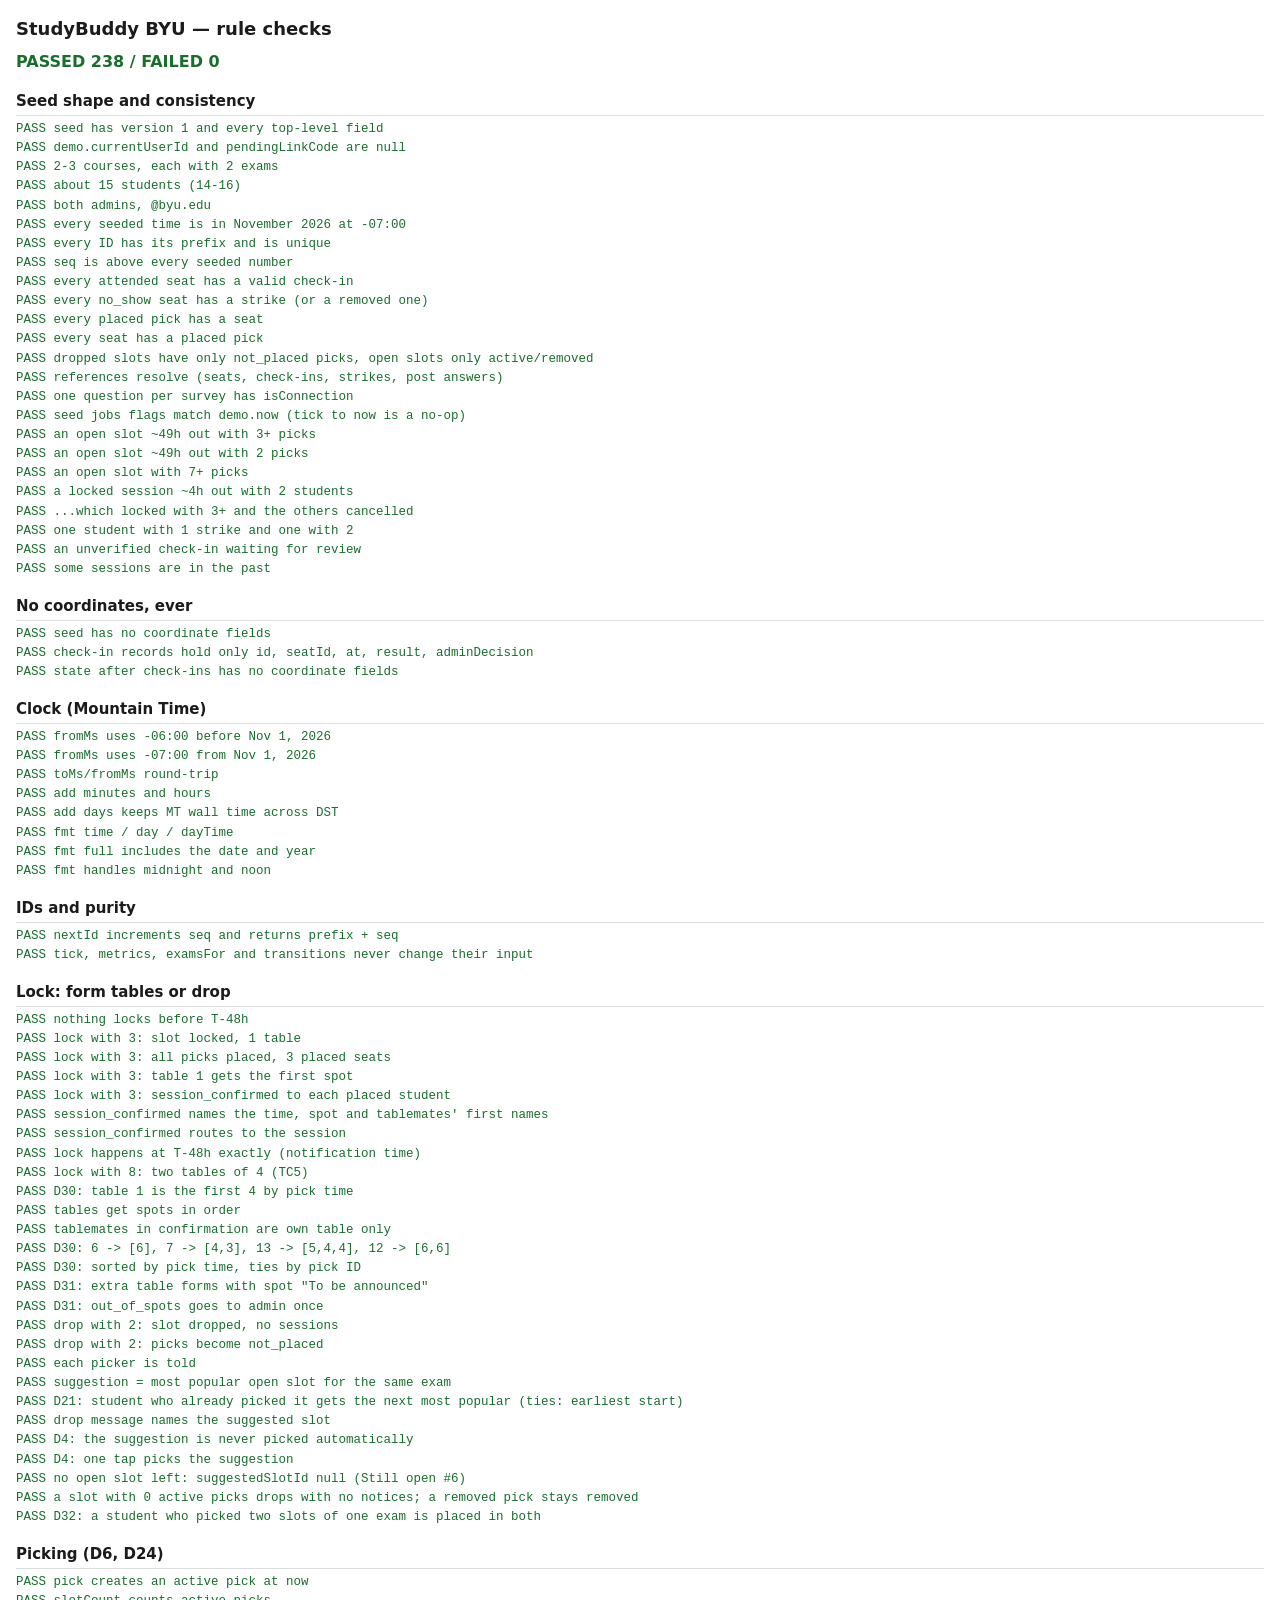
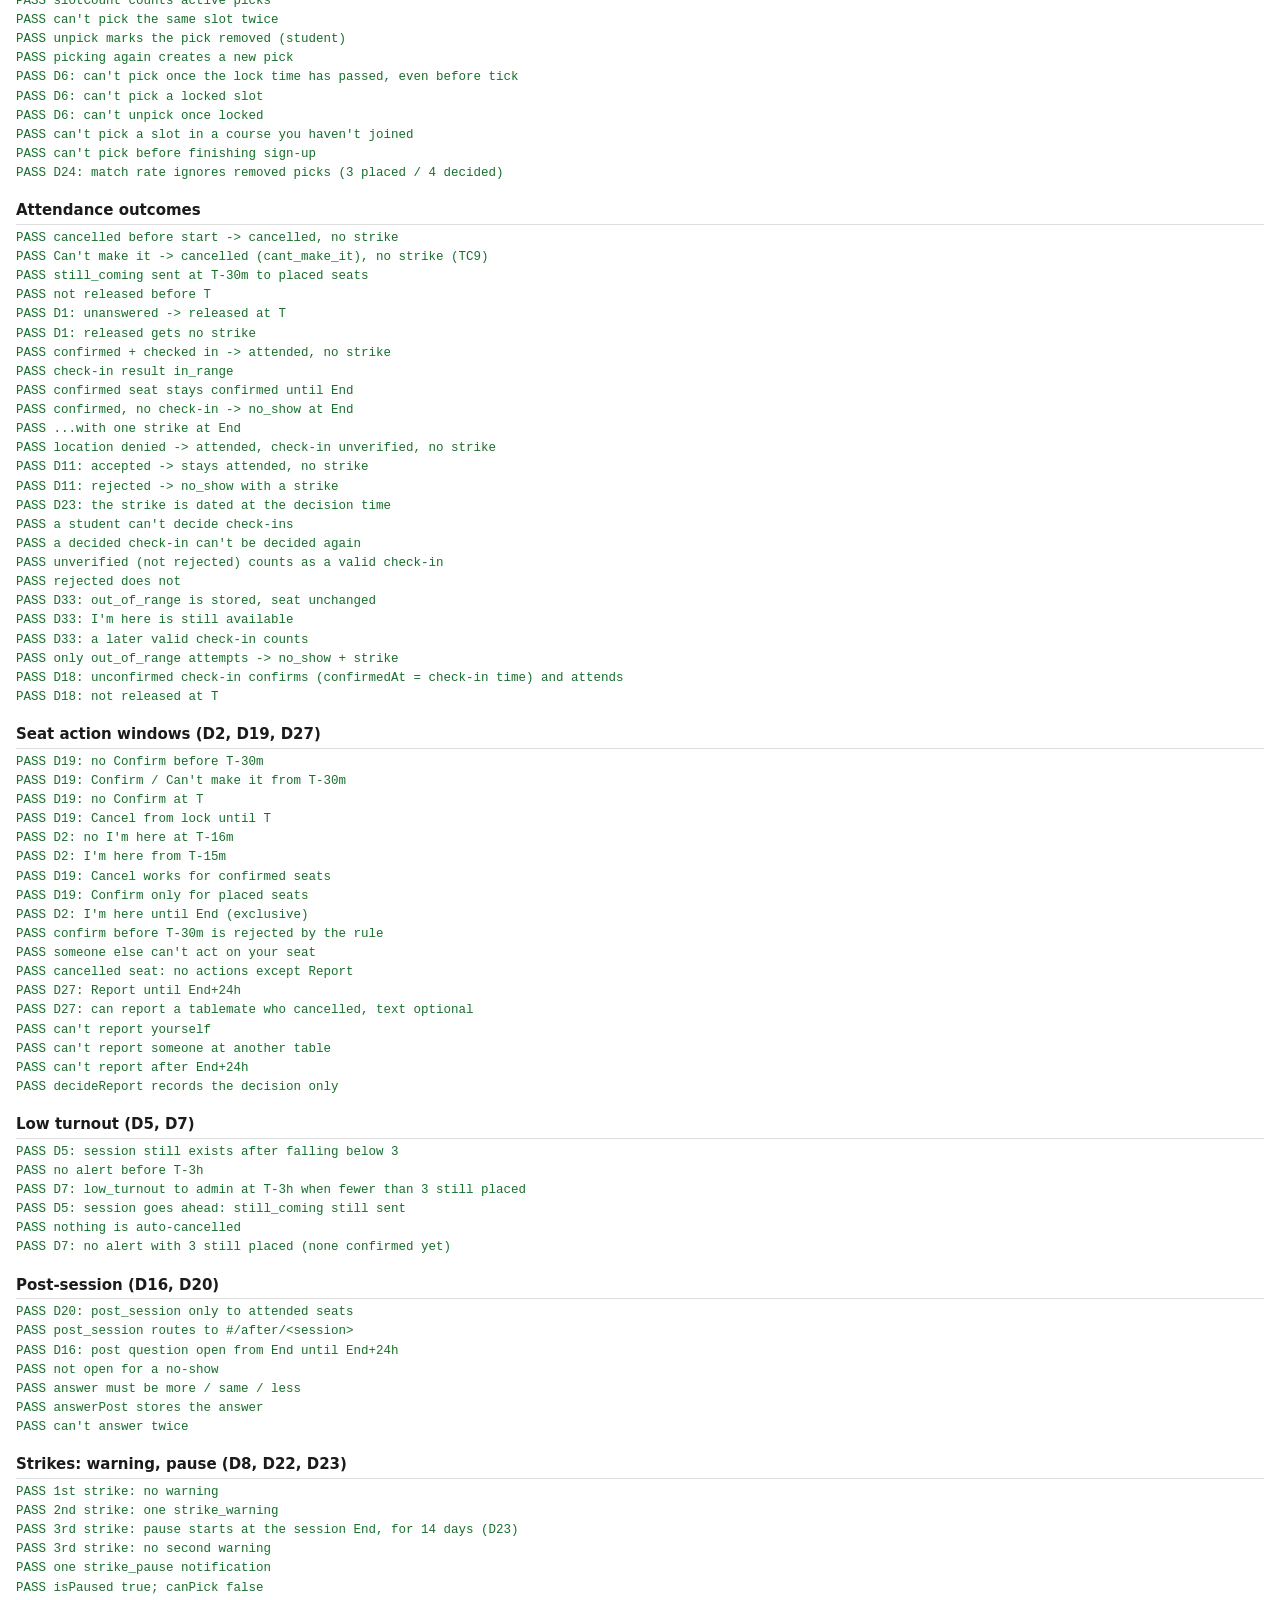
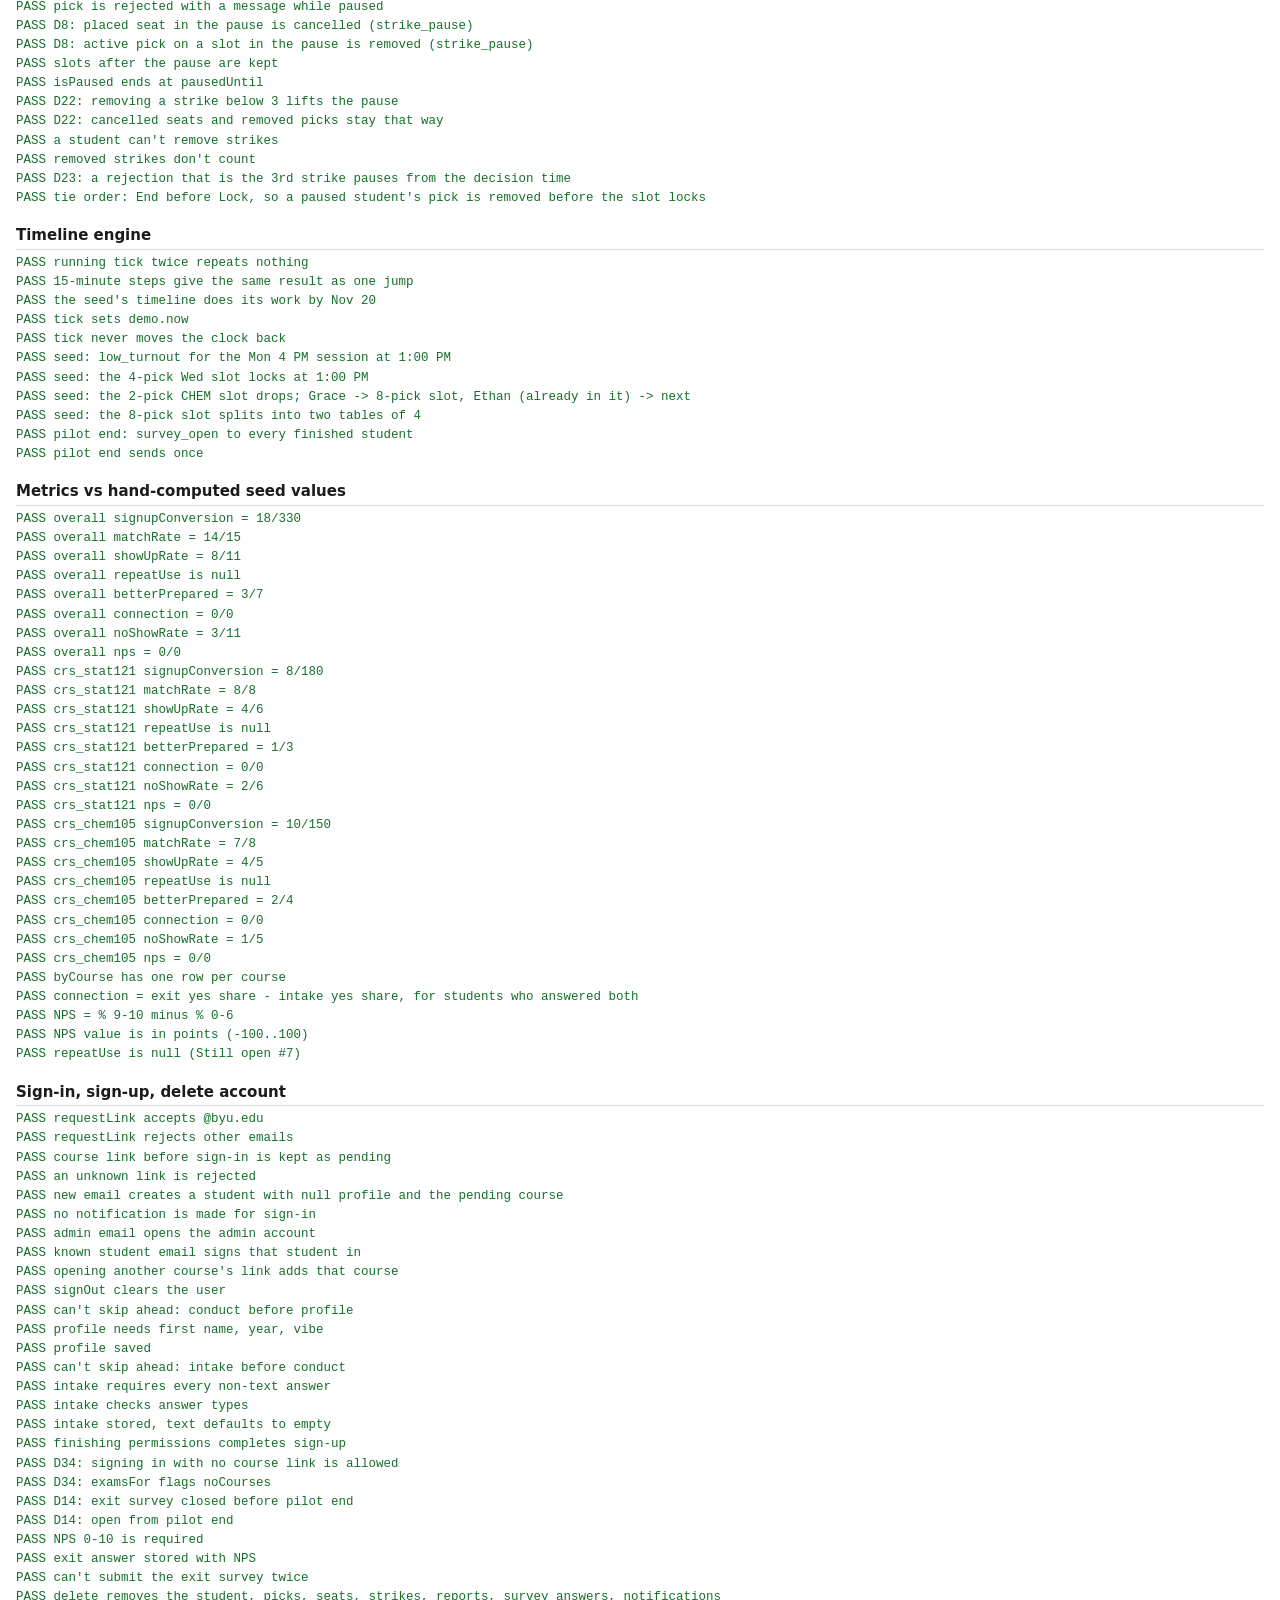
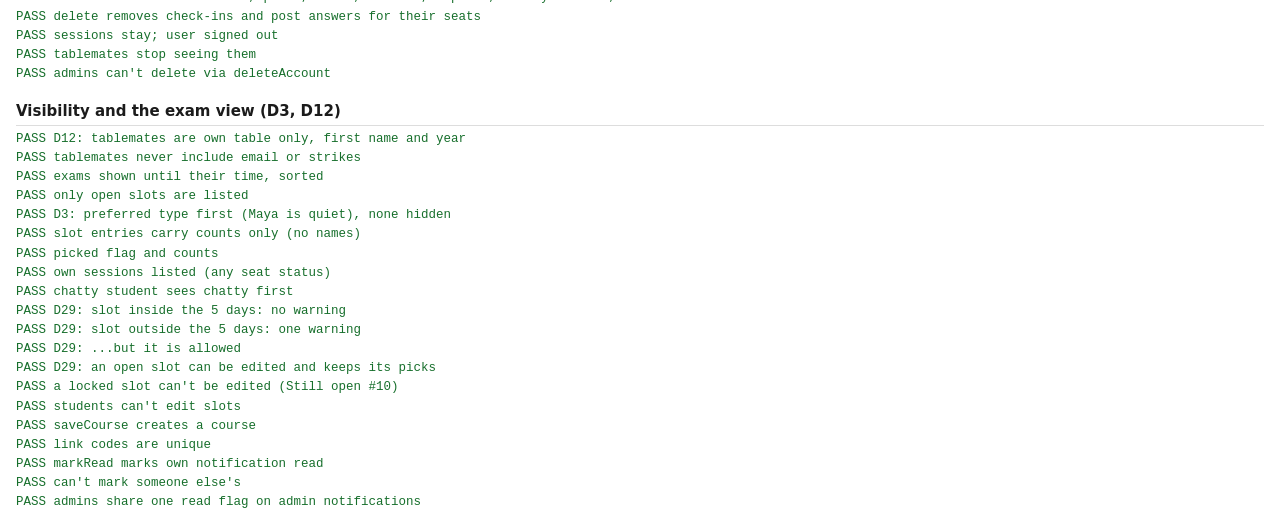
==== tests.html @ 2e6a2e80 "Add StudyBuddy prototype spec, data layer and app shell CLAUDE.md gains decisions D18-D34, the timel" ====
<!doctype html>
<html lang="en">
<head>
<meta charset="utf-8">
<meta name="viewport" content="width=device-width, initial-scale=1">
<title>StudyBuddy rule checks</title>
<style>
  body { font: 14px/1.45 system-ui, -apple-system, "Segoe UI", sans-serif; margin: 16px; color: #1b1b1b; background: #fff; }
  h1 { font-size: 18px; margin: 0 0 4px; }
  h2 { font-size: 15px; margin: 18px 0 4px; border-bottom: 1px solid #ddd; padding-bottom: 2px; }
  .r { margin: 1px 0; font-family: ui-monospace, Consolas, monospace; font-size: 12.5px; }
  .pass { color: #176f2c; } .fail { color: #b3141b; font-weight: 600; }
  #summary { font-weight: 700; font-size: 16px; margin: 8px 0 12px; }
</style>
</head>
<body>
<h1>StudyBuddy BYU — rule checks</h1>
<div id="summary">Running…</div>
<div id="out"></div>

<script src="js/data.js"></script>
<script src="js/clock.js"></script>
<script src="js/rules.js"></script>
<script>
(function () {
  "use strict";
  var R = SB.rules, C = SB.clock;
  var out = document.getElementById("out");
  var passed = 0, failed = 0;

  function section(name) { var h = document.createElement("h2"); h.textContent = name; out.appendChild(h); }
  function check(name, cond, detail) {
    var d = document.createElement("div");
    d.className = "r " + (cond ? "pass" : "fail");
    d.textContent = (cond ? "PASS " : "FAIL ") + name + (!cond && detail !== undefined ? "  —  " + detail : "");
    out.appendChild(d);
    if (cond) passed++; else failed++;
  }
  function eq(name, actual, expected) {
    var a = JSON.stringify(actual), e = JSON.stringify(expected);
    check(name, a === e, "got " + a + ", expected " + e);
  }
  function safe(name, fn) {
    try { fn(); } catch (e) { check(name + " (threw)", false, e && e.stack ? e.stack : String(e)); }
  }
  function copy(x) { return JSON.parse(JSON.stringify(x)); }
  function byId(arr, id) { return arr.filter(function (x) { return x.id === id; })[0]; }
  function T(s) { return "2026-11-" + s + ":00-07:00"; }
  function addM(iso, m) { return C.add(iso, { minutes: m }); }
  function run(r) { if (r.error) throw new Error("unexpected rule error: " + r.error); return r.state; }

  // ---------- fixtures ----------
  // A small world: 1 course, 1 exam on Nov 20, 12 finished students, now = Nov 10 09:00.
  function fixture(nStudents) {
    var st = copy(SB.seed);
    st.seq = 0;
    st.jobs = { surveyOpenSent: false };
    st.demo = { now: T("10T09:00"), currentUserId: null, location: "in_range", pendingLinkCode: null };
    st.settings.pilotEnd = T("30T12:00");
    st.courses = [{ id: "crs_x", name: "TEST 101: Fixture", section: "001", linkCode: "test-001", enrolled: 50 }];
    st.exams = [{ id: "exm_x", courseId: "crs_x", name: "Exam", at: T("20T10:00") }];
    st.slots = []; st.students = []; st.picks = []; st.sessions = []; st.seats = []; st.checkins = [];
    st.strikes = []; st.reports = []; st.postAnswers = []; st.surveyAnswers = []; st.notifications = [];
    for (var i = 1; i <= (nStudents || 12); i++) {
      st.students.push({ id: "stu_" + i, email: "s" + i + "@byu.edu", firstName: "S" + i, year: "Junior", vibe: "quiet",
        courseIds: ["crs_x"], onboarding: { profile: true, conduct: true, intake: true, permissions: true }, pausedUntil: null });
    }
    return st;
  }
  // Slot starting at `start` (90 minutes long).
  function addSlot(st, id, start, opts) {
    opts = opts || {};
    st.slots.push({ id: id, examId: opts.examId || "exm_x", start: start, end: addM(start, 90), place: "HBLL",
      spots: opts.spots || ["t1", "t2", "t3"], vibe: opts.vibe || "quiet", status: "open", jobs: { lockDone: false } });
  }
  // Picks by students 1..n (or a list), one minute apart starting Nov 9 00:00.
  function addPicks(st, slotId, who) {
    if (typeof who === "number") { var n = who; who = []; for (var i = 1; i <= n; i++) who.push(i); }
    who.forEach(function (i, k) {
      st.picks.push({ id: "pck_" + slotId + "_" + i, slotId: slotId, studentId: "stu_" + i,
        at: C.add(T("09T00:00"), { minutes: k }), status: "active", removedReason: null });
    });
  }
  function seatsOf(st, slotId, studentId) {
    var ses = st.sessions.filter(function (s) { return s.slotId === slotId; }).map(function (s) { return s.id; });
    return st.seats.filter(function (x) { return ses.indexOf(x.sessionId) >= 0 && (!studentId || x.studentId === studentId); });
  }
  function seatOf(st, slotId, studentId) { return seatsOf(st, slotId, studentId)[0]; }
  function notes(st, kind, to) {
    return st.notifications.filter(function (n) { return n.kind === kind && (!to || n.to === to); });
  }
  // A locked one-table session: slot "slt_s" at Nov 12 16:00 with students 1..n placed. Returns state at Nov 12 09:00.
  var S_START = T("12T16:00"), S_END = T("12T17:30");
  function lockedFixture(n) {
    var st = fixture();
    addSlot(st, "slt_s", S_START);
    addPicks(st, "slt_s", n || 4);
    return R.tick(st, T("12T09:00"));
  }
  function sid(st, i) { return seatOf(st, "slt_s", "stu_" + i).id; }

  // ================= SEED =================
  section("Seed shape and consistency");
  safe("seed", function () {
    var s = SB.seed;
    check("seed has version 1 and every top-level field", s.version === 1 && ["seq", "jobs", "demo", "settings", "admins",
      "courses", "exams", "slots", "conductText", "surveys", "students", "picks", "sessions", "seats", "checkins", "strikes",
      "reports", "postAnswers", "surveyAnswers", "notifications"].every(function (k) { return k in s; }));
    eq("demo.currentUserId and pendingLinkCode are null", [s.demo.currentUserId, s.demo.pendingLinkCode], [null, null]);
    check("2-3 courses, each with 2 exams", s.courses.length >= 2 && s.courses.length <= 3 && s.courses.every(function (c) {
      return s.exams.filter(function (e) { return e.courseId === c.id; }).length === 2; }));
    check("about 15 students (14-16)", s.students.length >= 14 && s.students.length <= 16, s.students.length);
    eq("both admins, @byu.edu", s.admins.map(function (a) { return /@byu\.edu$/.test(a.email); }), [true, true]);

    // every time is November 2026 with -07:00
    var bad = [];
    (function walk(o, path) {
      if (typeof o === "string") {
        if (/^\d{4}-\d\d-\d\dT/.test(o) && !/^2026-11-\d\dT\d\d:\d\d:\d\d-07:00$/.test(o)) bad.push(path + "=" + o);
      } else if (o && typeof o === "object") Object.keys(o).forEach(function (k) { walk(o[k], path + "." + k); });
    })(s, "seed");
    check("every seeded time is in November 2026 at -07:00", bad.length === 0, bad.join(", "));

    var prefixes = { students: "stu_", admins: "adm_", courses: "crs_", exams: "exm_", slots: "slt_", picks: "pck_",
      sessions: "ses_", seats: "set_", checkins: "chk_", strikes: "stk_", reports: "rpt_", notifications: "ntf_" };
    var badIds = [], allIds = {};
    Object.keys(prefixes).forEach(function (k) {
      s[k].forEach(function (r) {
        if (r.id.indexOf(prefixes[k]) !== 0) badIds.push(r.id);
        if (allIds[r.id]) badIds.push("dup " + r.id);
        allIds[r.id] = true;
      });
    });
    check("every ID has its prefix and is unique", badIds.length === 0, badIds.join(", "));
    var maxNum = 0;
    Object.keys(allIds).forEach(function (id) { var m = /^[a-z]+_(\d+)$/.exec(id); if (m) maxNum = Math.max(maxNum, +m[1]); });
    check("seq is above every seeded number", s.seq > maxNum, "seq " + s.seq + ", max " + maxNum);

    check("every attended seat has a valid check-in", s.seats.filter(function (x) { return x.status === "attended"; })
      .every(function (x) { return s.checkins.some(function (c) { return c.seatId === x.id && (c.result === "in_range" || c.result === "unverified"); }); }));
    check("every no_show seat has a strike (or a removed one)", s.seats.filter(function (x) { return x.status === "no_show"; })
      .every(function (x) { return s.strikes.some(function (k) { return k.seatId === x.id; }); }));
    check("every placed pick has a seat", s.picks.filter(function (p) { return p.status === "placed"; }).every(function (p) {
      return seatsOf(s, p.slotId, p.studentId).length === 1; }));
    check("every seat has a placed pick", s.seats.every(function (x) {
      var ses = byId(s.sessions, x.sessionId);
      return s.picks.some(function (p) { return p.slotId === ses.slotId && p.studentId === x.studentId && p.status === "placed"; });
    }));
    check("dropped slots have only not_placed picks, open slots only active/removed",
      s.slots.every(function (sl) {
        var ps = s.picks.filter(function (p) { return p.slotId === sl.id; });
        if (sl.status === "dropped") return ps.every(function (p) { return p.status === "not_placed"; });
        if (sl.status === "open") return ps.every(function (p) { return p.status === "active" || p.status === "removed"; });
        return ps.every(function (p) { return p.status === "placed"; });
      }));
    check("references resolve (seats, check-ins, strikes, post answers)",
      s.seats.every(function (x) { return byId(s.sessions, x.sessionId) && byId(s.students, x.studentId); }) &&
      s.checkins.every(function (c) { return byId(s.seats, c.seatId); }) &&
      s.strikes.every(function (k) { return byId(s.seats, k.seatId) && byId(s.students, k.studentId); }) &&
      s.postAnswers.every(function (a) { return byId(s.seats, a.seatId); }));
    check("one question per survey has isConnection", ["intake", "exit"].every(function (k) {
      return s.surveys[k].filter(function (q) { return q.isConnection; }).length === 1; }));

    // the jobs flags match demo.now: ticking to "now" changes nothing
    var ticked = R.tick(s, s.demo.now);
    eq("seed jobs flags match demo.now (tick to now is a no-op)", ticked, s);

    // seed requirements
    var now = C.toMs(s.demo.now), H = 3600000;
    function picksOn(id, st) { return s.picks.filter(function (p) { return p.slotId === id && p.status === (st || "active"); }).length; }
    var open49 = s.slots.filter(function (sl) { var d = (C.toMs(sl.start) - now) / H; return sl.status === "open" && d > 48 && d <= 50; });
    check("an open slot ~49h out with 3+ picks", open49.some(function (sl) { return picksOn(sl.id) >= 3; }));
    check("an open slot ~49h out with 2 picks", open49.some(function (sl) { return picksOn(sl.id) === 2; }));
    check("an open slot with 7+ picks", s.slots.some(function (sl) { return sl.status === "open" && picksOn(sl.id) >= 7; }));
    var low = s.sessions.filter(function (ses) {
      var sl = byId(s.slots, ses.slotId), d = (C.toMs(sl.start) - now) / H;
      var still = s.seats.filter(function (x) { return x.sessionId === ses.id && (x.status === "placed" || x.status === "confirmed"); }).length;
      return d > 3 && d <= 5 && still === 2;
    });
    check("a locked session ~4h out with 2 students", low.length === 1);
    check("...which locked with 3+ and the others cancelled", low.length === 1 && (function () {
      var all = s.seats.filter(function (x) { return x.sessionId === low[0].id; });
      return all.length >= 3 && all.filter(function (x) { return x.status === "cancelled"; }).length === all.length - 2;
    })());
    var counts = {};
    s.strikes.forEach(function (k) { if (!k.removed) counts[k.studentId] = (counts[k.studentId] || 0) + 1; });
    var vals = Object.keys(counts).map(function (k) { return counts[k]; });
    check("one student with 1 strike and one with 2", vals.indexOf(1) >= 0 && vals.indexOf(2) >= 0, JSON.stringify(counts));
    check("an unverified check-in waiting for review", s.checkins.some(function (c) { return c.result === "unverified" && c.adminDecision === null; }));
    check("some sessions are in the past", s.sessions.some(function (ses) { return C.toMs(byId(s.slots, ses.slotId).end) < now; }));
  });

  section("No coordinates, ever");
  safe("coords", function () {
    var COORD = /^(lat|lng|lon|long|latitude|longitude|coords?|coordinates|geo|position|accuracy|gps)$/i;
    function coordKeys(o) {
      var found = [];
      (function walk(x, path) {
        if (x && typeof x === "object") Object.keys(x).forEach(function (k) {
          if (COORD.test(k)) found.push(path + "." + k);
          walk(x[k], path + "." + k);
        });
      })(o, "state");
      return found;
    }
    eq("seed has no coordinate fields", coordKeys(SB.seed), []);
    var st = lockedFixture(3);
    st = R.tick(st, addM(S_START, -30));
    st = run(R.confirm(st, addM(S_START, -30), "stu_1", sid(st, 1)));
    st.demo.location = "in_range"; st = run(R.checkIn(st, addM(S_START, -10), "stu_1", sid(st, 1)));
    st.demo.location = "denied"; st = run(R.checkIn(st, addM(S_START, -10), "stu_2", sid(st, 2)));
    st.demo.location = "out_of_range"; st = run(R.checkIn(st, addM(S_START, -10), "stu_3", sid(st, 3)));
    eq("check-in records hold only id, seatId, at, result, adminDecision",
      st.checkins.map(function (c) { return Object.keys(c).sort().join(","); }),
      ["adminDecision,at,id,result,seatId", "adminDecision,at,id,result,seatId", "adminDecision,at,id,result,seatId"]);
    eq("state after check-ins has no coordinate fields", coordKeys(st), []);
  });

  // ================= CLOCK =================
  section("Clock (Mountain Time)");
  safe("clock", function () {
    eq("fromMs uses -06:00 before Nov 1, 2026", C.fromMs(Date.UTC(2026, 9, 31, 18, 0, 0)), "2026-10-31T12:00:00-06:00");
    eq("fromMs uses -07:00 from Nov 1, 2026", C.fromMs(Date.UTC(2026, 10, 17, 23, 0, 0)), "2026-11-17T16:00:00-07:00");
    eq("toMs/fromMs round-trip", C.fromMs(C.toMs("2026-11-16T12:00:00-07:00")), "2026-11-16T12:00:00-07:00");
    eq("add minutes and hours", [C.add(T("16T12:00"), { minutes: -15 }), C.add(T("16T12:00"), { hours: -48 })],
      [T("16T11:45"), T("14T12:00")]);
    eq("add days keeps MT wall time across DST", C.add("2026-10-30T10:00:00-06:00", { days: 14 }), "2026-11-13T10:00:00-07:00");
    eq("fmt time / day / dayTime", [C.fmt(T("16T16:00"), "time"), C.fmt(T("16T16:00"), "day"), C.fmt(T("16T16:00"), "dayTime")],
      ["4:00 PM", "Mon, Nov 16", "Mon, Nov 16 · 4:00 PM"]);
    check("fmt full includes the date and year", /November 16, 2026/.test(C.fmt(T("16T09:05"), "full")) && /9:05 AM/.test(C.fmt(T("16T09:05"), "full")));
    eq("fmt handles midnight and noon", [C.fmt(T("16T00:00"), "time"), C.fmt(T("16T12:30"), "time")], ["12:00 AM", "12:30 PM"]);
  });

  // ================= IDS / PURITY =================
  section("IDs and purity");
  safe("ids", function () {
    var st = { seq: 56 };
    eq("nextId increments seq and returns prefix + seq", [R.nextId(st, "ntf_"), st.seq, R.nextId(st, "pck_")], ["ntf_57", 57, "pck_58"]);
    var seedBefore = JSON.stringify(SB.seed);
    R.tick(SB.seed, T("30T23:00"));
    R.metrics(SB.seed);
    R.examsFor(SB.seed, SB.seed.demo.now, "stu_maya");
    R.pick(SB.seed, SB.seed.demo.now, "stu_priya", "slt_stat121_m2_wed");
    check("tick, metrics, examsFor and transitions never change their input", JSON.stringify(SB.seed) === seedBefore);
  });

  // ================= LOCK =================
  section("Lock: form tables or drop");
  safe("lock3", function () {
    var st = fixture(); addSlot(st, "slt_a", T("12T16:00")); addPicks(st, "slt_a", 3);
    var before = R.tick(st, T("10T15:59"));
    eq("nothing locks before T-48h", byId(before.slots, "slt_a").status, "open");
    var s2 = R.tick(st, T("10T16:00"));
    eq("lock with 3: slot locked, 1 table", [byId(s2.slots, "slt_a").status, s2.sessions.length], ["locked", 1]);
    eq("lock with 3: all picks placed, 3 placed seats", [s2.picks.map(function (p) { return p.status; }),
      s2.seats.map(function (x) { return x.status; })], [["placed", "placed", "placed"], ["placed", "placed", "placed"]]);
    eq("lock with 3: table 1 gets the first spot", s2.sessions[0].spot, "t1");
    var conf = notes(s2, "session_confirmed");
    eq("lock with 3: session_confirmed to each placed student", conf.map(function (n) { return n.to; }), ["stu_1", "stu_2", "stu_3"]);
    check("session_confirmed names the time, spot and tablemates' first names",
      /Thu, Nov 12 · 4:00 PM/.test(conf[0].text) && /t1/.test(conf[0].text) && /S2, S3/.test(conf[0].text) && !/@/.test(conf[0].text), conf[0].text);
    eq("session_confirmed routes to the session", conf[0].route, "#/session/" + s2.sessions[0].id);
    eq("lock happens at T-48h exactly (notification time)", conf[0].at, T("10T16:00"));
  });
  safe("lock8", function () {
    var st = fixture(); addSlot(st, "slt_a", T("12T16:00"), { spots: ["t1", "t2"] }); addPicks(st, "slt_a", 8);
    st = R.tick(st, T("10T16:00"));
    eq("lock with 8: two tables of 4 (TC5)", st.sessions.map(function (s) { return st.seats.filter(function (x) { return x.sessionId === s.id; }).length; }), [4, 4]);
    eq("D30: table 1 is the first 4 by pick time", st.seats.filter(function (x) { return x.sessionId === st.sessions[0].id; })
      .map(function (x) { return x.studentId; }), ["stu_1", "stu_2", "stu_3", "stu_4"]);
    eq("tables get spots in order", st.sessions.map(function (s) { return [s.table, s.spot]; }), [[1, "t1"], [2, "t2"]]);
    eq("tablemates in confirmation are own table only", notes(st, "session_confirmed", "stu_5")[0].text.indexOf("S1") < 0, true);
  });
  safe("lockSizes", function () {
    function sizes(n) {
      var st = fixture(20); addSlot(st, "slt_a", T("12T16:00"), { spots: ["a", "b", "c", "d"] }); addPicks(st, "slt_a", n);
      st = R.tick(st, T("10T16:00"));
      return st.sessions.map(function (s) { return st.seats.filter(function (x) { return x.sessionId === s.id; }).length; });
    }
    eq("D30: 6 -> [6], 7 -> [4,3], 13 -> [5,4,4], 12 -> [6,6]", [sizes(6), sizes(7), sizes(13), sizes(12)], [[6], [4, 3], [5, 4, 4], [6, 6]]);
  });
  safe("lockOrder", function () {
    var st = fixture(); addSlot(st, "slt_a", T("12T16:00")); addPicks(st, "slt_a", [5, 3, 1, 2, 4, 6, 7]);
    // make stu_7 the earliest picker, and break a tie by pick ID
    st.picks[6].at = T("08T00:00");
    st.picks[1].at = st.picks[0].at; // stu_3 ties stu_5; pck_slt_a_3 < pck_slt_a_5
    st = R.tick(st, T("10T16:00"));
    eq("D30: sorted by pick time, ties by pick ID", st.seats.filter(function (x) { return x.sessionId === st.sessions[0].id; })
      .map(function (x) { return x.studentId; }), ["stu_7", "stu_3", "stu_5", "stu_1"]);
  });
  safe("D31", function () {
    var st = fixture(); addSlot(st, "slt_a", T("12T16:00"), { spots: ["only"] }); addPicks(st, "slt_a", 8);
    st = R.tick(st, T("10T16:00"));
    eq("D31: extra table forms with spot \"To be announced\"", st.sessions.map(function (s) { return s.spot; }), ["only", "To be announced"]);
    var o = notes(st, "out_of_spots");
    eq("D31: out_of_spots goes to admin once", [o.length, o[0] && o[0].to, o[0] && o[0].slotId], [1, "admin", "slt_a"]);
  });
  safe("drop", function () {
    var st = fixture();
    addSlot(st, "slt_drop", T("12T16:00"));
    addSlot(st, "slt_pop", T("13T16:00"));   // 3 picks
    addSlot(st, "slt_mid", T("13T18:00"));   // 2 picks
    addSlot(st, "slt_early", T("13T12:00")); // 2 picks, earlier than slt_mid
    addSlot(st, "slt_other", T("13T10:00"), { examId: "exm_other" });
    st.exams.push({ id: "exm_other", courseId: "crs_x", name: "Other", at: T("20T10:00") });
    addPicks(st, "slt_other", [7, 8, 9, 10, 11]);
    addPicks(st, "slt_drop", [1, 2]);
    addPicks(st, "slt_pop", [2, 5, 6]);
    addPicks(st, "slt_mid", [3, 4]);
    addPicks(st, "slt_early", [3, 4]);
    st = R.tick(st, T("10T16:00"));
    eq("drop with 2: slot dropped, no sessions", [byId(st.slots, "slt_drop").status, st.sessions.length], ["dropped", 0]);
    eq("drop with 2: picks become not_placed", st.picks.filter(function (p) { return p.slotId === "slt_drop"; }).map(function (p) { return p.status; }), ["not_placed", "not_placed"]);
    var d = notes(st, "slot_dropped");
    eq("each picker is told", d.map(function (n) { return n.to; }), ["stu_1", "stu_2"]);
    eq("suggestion = most popular open slot for the same exam", d[0].suggestedSlotId, "slt_pop");
    eq("D21: student who already picked it gets the next most popular (ties: earliest start)", d[1].suggestedSlotId, "slt_early");
    check("drop message names the suggested slot", /Fri, Nov 13 · 4:00 PM/.test(d[0].text), d[0].text);
    eq("D4: the suggestion is never picked automatically", st.picks.filter(function (p) { return p.studentId === "stu_1" && p.status === "active"; }).length, 0);
    var r = R.pick(st, T("10T16:05"), "stu_1", d[0].suggestedSlotId);
    check("D4: one tap picks the suggestion", !r.error && r.state.picks.some(function (p) { return p.studentId === "stu_1" && p.slotId === "slt_pop" && p.status === "active"; }));

    var st2 = fixture(); addSlot(st2, "slt_drop", T("12T16:00")); addPicks(st2, "slt_drop", [1, 2]);
    st2 = R.tick(st2, T("10T16:00"));
    eq("no open slot left: suggestedSlotId null (Still open #6)", notes(st2, "slot_dropped").map(function (n) { return n.suggestedSlotId; }), [null, null]);
    var st3 = fixture(); addSlot(st3, "slt_a", T("12T16:00")); addPicks(st3, "slt_a", [1]);
    addSlot(st3, "slt_b", T("12T17:00")); addPicks(st3, "slt_b", [1, 2]);
    st3.picks[0].status = "removed"; st3.picks[0].removedReason = "student";
    st3 = R.tick(st3, T("10T17:00"));
    eq("a slot with 0 active picks drops with no notices; a removed pick stays removed",
      [byId(st3.slots, "slt_a").status, st3.picks[0].status, notes(st3, "slot_dropped").filter(function (n) { return n.slotId === "slt_a"; }).length], ["dropped", "removed", 0]);
  });
  safe("D32", function () {
    var st = fixture(); addSlot(st, "slt_a", T("12T16:00")); addSlot(st, "slt_b", T("12T16:30"));
    addPicks(st, "slt_a", 3); addPicks(st, "slt_b", 3);
    st = R.tick(st, T("10T17:00"));
    eq("D32: a student who picked two slots of one exam is placed in both", [seatsOf(st, "slt_a", "stu_1").length, seatsOf(st, "slt_b", "stu_1").length], [1, 1]);
  });

  // ================= PICKING =================
  section("Picking (D6, D24)");
  safe("picking", function () {
    var st = fixture(); addSlot(st, "slt_a", T("12T16:00")); addPicks(st, "slt_a", [2, 3, 4]);
    var r = R.pick(st, T("10T09:00"), "stu_1", "slt_a");
    check("pick creates an active pick at now", !r.error && r.state.picks.some(function (p) { return p.studentId === "stu_1" && p.status === "active" && p.at === T("10T09:00"); }));
    eq("slotCount counts active picks", R.slotCount(r.state, "slt_a"), 4);
    check("can't pick the same slot twice", !!R.pick(r.state, T("10T09:00"), "stu_1", "slt_a").error);
    var u = R.unpick(r.state, T("10T09:05"), "stu_1", "slt_a");
    check("unpick marks the pick removed (student)", !u.error && u.state.picks.filter(function (p) { return p.studentId === "stu_1"; })[0].removedReason === "student");
    var again = R.pick(u.state, T("10T09:10"), "stu_1", "slt_a");
    eq("picking again creates a new pick", again.state.picks.filter(function (p) { return p.studentId === "stu_1"; }).map(function (p) { return p.status; }), ["removed", "active"]);
    check("D6: can't pick once the lock time has passed, even before tick", !!R.pick(st, T("10T16:00"), "stu_1", "slt_a").error && !R.canPick(st, T("10T16:00"), "stu_1", "slt_a"));
    var locked = R.tick(st, T("10T16:00"));
    check("D6: can't pick a locked slot", !!R.pick(locked, T("10T16:01"), "stu_1", "slt_a").error);
    check("D6: can't unpick once locked", !!R.unpick(locked, T("10T16:01"), "stu_2", "slt_a").error);
    var other = copy(st); other.students[0].courseIds = [];
    check("can't pick a slot in a course you haven't joined", !R.canPick(other, T("10T09:00"), "stu_1", "slt_a"));
    var unfinished = copy(st); unfinished.students[0].onboarding.permissions = false;
    check("can't pick before finishing sign-up", !R.canPick(unfinished, T("10T09:00"), "stu_1", "slt_a"));
  });
  safe("D24", function () {
    var st = fixture(); addSlot(st, "slt_a", T("12T16:00")); addPicks(st, "slt_a", [1, 2, 3]);
    addSlot(st, "slt_b", T("12T18:00")); addPicks(st, "slt_b", [4]);
    st.picks.push({ id: "pck_r", slotId: "slt_a", studentId: "stu_5", at: T("09T05:00"), status: "removed", removedReason: "student" });
    st = R.tick(st, T("10T18:00"));
    var m = R.metrics(st).overall.matchRate;
    eq("D24: match rate ignores removed picks (3 placed / 4 decided)", [m.num, m.den], [3, 4]);
  });

  // ================= ATTENDANCE =================
  section("Attendance outcomes");
  safe("cancel", function () {
    var st = lockedFixture(4);
    st = run(R.cancel(st, T("12T10:00"), "stu_1", sid(st, 1)));
    st = R.tick(st, T("13T12:00"));
    var x = seatOf(st, "slt_s", "stu_1");
    eq("cancelled before start -> cancelled, no strike", [x.status, x.cancelReason, st.strikes.length], ["cancelled", "student", 0]);
  });
  safe("cantMakeIt", function () {
    var st = lockedFixture(4); st = R.tick(st, addM(S_START, -30));
    st = run(R.cantMakeIt(st, addM(S_START, -20), "stu_1", sid(st, 1)));
    st = R.tick(st, T("13T12:00"));
    var x = seatOf(st, "slt_s", "stu_1");
    eq("Can't make it -> cancelled (cant_make_it), no strike (TC9)", [x.status, x.cancelReason, st.strikes.length], ["cancelled", "cant_make_it", 0]);
  });
  safe("D1", function () {
    var st = lockedFixture(4); st = R.tick(st, addM(S_START, -30));
    eq("still_coming sent at T-30m to placed seats", notes(st, "still_coming").length, 4);
    var atT = R.tick(st, addM(S_START, -1));
    eq("not released before T", seatOf(atT, "slt_s", "stu_1").status, "placed");
    st = R.tick(st, S_START);
    eq("D1: unanswered -> released at T", seatOf(st, "slt_s", "stu_1").status, "released");
    st = R.tick(st, T("13T12:00"));
    eq("D1: released gets no strike", st.strikes.length, 0);
  });
  safe("attended", function () {
    var st = lockedFixture(4); st = R.tick(st, addM(S_START, -30));
    st = run(R.confirm(st, addM(S_START, -25), "stu_1", sid(st, 1)));
    st.demo.location = "in_range";
    st = run(R.checkIn(st, addM(S_START, -5), "stu_1", sid(st, 1)));
    st = R.tick(st, T("13T12:00"));
    var x = seatOf(st, "slt_s", "stu_1");
    eq("confirmed + checked in -> attended, no strike", [x.status, x.confirmedAt, st.strikes.length], ["attended", addM(S_START, -25), 0]);
    eq("check-in result in_range", st.checkins[0].result, "in_range");
  });
  safe("noShow", function () {
    var st = lockedFixture(4); st = R.tick(st, addM(S_START, -30));
    st = run(R.confirm(st, addM(S_START, -25), "stu_1", sid(st, 1)));
    var mid = R.tick(st, addM(S_END, -1));
    eq("confirmed seat stays confirmed until End", seatOf(mid, "slt_s", "stu_1").status, "confirmed");
    st = R.tick(st, S_END);
    var x = seatOf(st, "slt_s", "stu_1");
    eq("confirmed, no check-in -> no_show at End", x.status, "no_show");
    eq("...with one strike at End", st.strikes.map(function (k) { return [k.studentId, k.seatId, k.at]; }), [["stu_1", x.id, S_END]]);
  });
  safe("unverified", function () {
    var st = lockedFixture(4); st = R.tick(st, addM(S_START, -30));
    st = run(R.confirm(st, addM(S_START, -25), "stu_1", sid(st, 1)));
    st.demo.location = "denied";
    st = run(R.checkIn(st, addM(S_START, 5), "stu_1", sid(st, 1)));
    st = R.tick(st, S_END);
    var x = seatOf(st, "slt_s", "stu_1");
    eq("location denied -> attended, check-in unverified, no strike", [x.status, st.checkins[0].result, st.checkins[0].adminDecision, st.strikes.length],
      ["attended", "unverified", null, 0]);
    var acc = run(R.decideCheckin(st, T("13T09:00"), "adm_ella", st.checkins[0].id, "accepted"));
    eq("D11: accepted -> stays attended, no strike", [seatOf(acc, "slt_s", "stu_1").status, acc.strikes.length], ["attended", 0]);
    var rej = run(R.decideCheckin(st, T("13T09:00"), "adm_ash", st.checkins[0].id, "rejected"));
    eq("D11: rejected -> no_show with a strike", [seatOf(rej, "slt_s", "stu_1").status, rej.strikes.length], ["no_show", 1]);
    eq("D23: the strike is dated at the decision time", rej.strikes[0].at, T("13T09:00"));
    check("a student can't decide check-ins", !!R.decideCheckin(st, T("13T09:00"), "stu_2", st.checkins[0].id, "rejected").error);
    check("a decided check-in can't be decided again", !!R.decideCheckin(rej, T("13T10:00"), "adm_ella", st.checkins[0].id, "accepted").error);
    var vs = R.metrics(st).overall.showUpRate;
    eq("unverified (not rejected) counts as a valid check-in", [vs.num, vs.den], [1, 1]);
    eq("rejected does not", [R.metrics(rej).overall.showUpRate.num], [0]);
  });
  safe("outOfRange", function () {
    var st = lockedFixture(4); st = R.tick(st, addM(S_START, -30));
    st = run(R.confirm(st, addM(S_START, -25), "stu_1", sid(st, 1)));
    st.demo.location = "out_of_range";
    st = run(R.checkIn(st, addM(S_START, -10), "stu_1", sid(st, 1)));
    eq("D33: out_of_range is stored, seat unchanged", [st.checkins.length, st.checkins[0].result, seatOf(st, "slt_s", "stu_1").status], [1, "out_of_range", "confirmed"]);
    check("D33: I'm here is still available", R.seatActions(st, addM(S_START, 10), sid(st, 1)).canCheckIn);
    st.demo.location = "in_range";
    st = run(R.checkIn(st, addM(S_START, 10), "stu_1", sid(st, 1)));
    eq("D33: a later valid check-in counts", [st.checkins.length, seatOf(st, "slt_s", "stu_1").status], [2, "attended"]);
    var only = lockedFixture(4); only = R.tick(only, addM(S_START, -30));
    only = run(R.confirm(only, addM(S_START, -25), "stu_1", sid(only, 1)));
    only.demo.location = "out_of_range";
    only = run(R.checkIn(only, addM(S_START, -10), "stu_1", sid(only, 1)));
    only = R.tick(only, S_END);
    eq("only out_of_range attempts -> no_show + strike", [seatOf(only, "slt_s", "stu_1").status, only.strikes.length], ["no_show", 1]);
  });
  safe("D18", function () {
    var st = lockedFixture(4); st = R.tick(st, addM(S_START, -30));
    st.demo.location = "in_range";
    st = run(R.checkIn(st, addM(S_START, -10), "stu_1", sid(st, 1)));
    var x = seatOf(st, "slt_s", "stu_1");
    eq("D18: unconfirmed check-in confirms (confirmedAt = check-in time) and attends", [x.status, x.confirmedAt], ["attended", addM(S_START, -10)]);
    st = R.tick(st, S_START);
    eq("D18: not released at T", seatOf(st, "slt_s", "stu_1").status, "attended");
  });

  // ================= SEAT ACTIONS =================
  section("Seat action windows (D2, D19, D27)");
  safe("windows", function () {
    var st = lockedFixture(4), id = sid(st, 1);
    function A(m, s) { return R.seatActions(s || st, addM(S_START, m), id); }
    eq("D19: no Confirm before T-30m", [A(-31).canConfirm, A(-31).canCantMakeIt], [false, false]);
    eq("D19: Confirm / Can't make it from T-30m", [A(-30).canConfirm, A(-30).canCantMakeIt], [true, true]);
    eq("D19: no Confirm at T", A(0).canConfirm, false);
    eq("D19: Cancel from lock until T", [A(-60 * 47).canCancel, A(-1).canCancel, A(0).canCancel], [true, true, false]);
    eq("D2: no I'm here at T-16m", A(-16).canCheckIn, false);
    eq("D2: I'm here from T-15m", A(-15).canCheckIn, true);
    var conf = run(R.confirm(R.tick(st, addM(S_START, -30)), addM(S_START, -30), "stu_1", id));
    eq("D19: Cancel works for confirmed seats", A(-5, conf).canCancel, true);
    eq("D19: Confirm only for placed seats", A(-5, conf).canConfirm, false);
    eq("D2: I'm here until End (exclusive)", [A(89, conf).canCheckIn, A(90, conf).canCheckIn], [true, false]);
    check("confirm before T-30m is rejected by the rule", !!R.confirm(st, addM(S_START, -31), "stu_1", id).error);
    check("someone else can't act on your seat", !!R.confirm(st, addM(S_START, -20), "stu_2", id).error);
    var canc = run(R.cancel(st, T("12T10:00"), "stu_1", id));
    eq("cancelled seat: no actions except Report", A(-5, canc), { canConfirm: false, canCantMakeIt: false, canCancel: false, canCheckIn: false, canReport: true });
    eq("D27: Report until End+24h", [A(90 + 24 * 60 - 1).canReport, A(90 + 24 * 60).canReport], [true, false]);
  });
  safe("report", function () {
    var st = lockedFixture(4);
    var canc = run(R.cancel(st, T("12T10:00"), "stu_2", sid(st, 2)));
    var r = R.report(canc, T("12T11:00"), "stu_1", seatOf(st, "slt_s", "stu_1").sessionId, "stu_2", "");
    check("D27: can report a tablemate who cancelled, text optional", !r.error && r.state.reports.length === 1 && r.state.reports[0].text === "" && r.state.reports[0].adminDecision === null);
    check("can't report yourself", !!R.report(st, T("12T11:00"), "stu_1", seatOf(st, "slt_s", "stu_1").sessionId, "stu_1", "x").error);
    var other = fixture(); addSlot(other, "slt_s", S_START, { spots: ["a", "b"] }); addPicks(other, "slt_s", 8);
    other = R.tick(other, T("12T09:00"));
    check("can't report someone at another table", !!R.report(other, T("12T11:00"), "stu_1", seatOf(other, "slt_s", "stu_1").sessionId, "stu_8", "x").error);
    check("can't report after End+24h", !!R.report(st, C.add(S_END, { hours: 24 }), "stu_1", seatOf(st, "slt_s", "stu_1").sessionId, "stu_2", "x").error);
    var d = run(R.decideReport(r.state, T("12T12:00"), "adm_ella", r.state.reports[0].id, "accepted"));
    eq("decideReport records the decision only", [d.reports[0].adminDecision, JSON.stringify(d.seats) === JSON.stringify(r.state.seats)], ["accepted", true]);
  });

  // ================= LOW TURNOUT / D5 / D7 =================
  section("Low turnout (D5, D7)");
  safe("lowTurnout", function () {
    var st = lockedFixture(3);
    st = run(R.cancel(st, T("12T10:00"), "stu_1", sid(st, 1)));
    eq("D5: session still exists after falling below 3", st.sessions.length, 1);
    var before = R.tick(st, addM(S_START, -181));
    eq("no alert before T-3h", notes(before, "low_turnout").length, 0);
    st = R.tick(st, addM(S_START, -180));
    var lt = notes(st, "low_turnout");
    eq("D7: low_turnout to admin at T-3h when fewer than 3 still placed", [lt.length, lt[0] && lt[0].to, lt[0] && lt[0].at], [1, "admin", addM(S_START, -180)]);
    st = R.tick(st, addM(S_START, -30));
    eq("D5: session goes ahead: still_coming still sent", notes(st, "still_coming").length, 2);
    eq("nothing is auto-cancelled", st.seats.filter(function (x) { return x.status === "placed"; }).length, 2);
    var full = R.tick(lockedFixture(3), addM(S_START, -180));
    eq("D7: no alert with 3 still placed (none confirmed yet)", notes(full, "low_turnout").length, 0);
  });

  // ================= POST SESSION =================
  section("Post-session (D16, D20)");
  safe("post", function () {
    var st = lockedFixture(4); st = R.tick(st, addM(S_START, -30));
    st = run(R.confirm(st, addM(S_START, -25), "stu_1", sid(st, 1)));
    st = run(R.confirm(st, addM(S_START, -25), "stu_2", sid(st, 2)));
    st = run(R.cancel(st, addM(S_START, -20), "stu_3", sid(st, 3)));
    st.demo.location = "in_range";
    st = run(R.checkIn(st, addM(S_START, -5), "stu_1", sid(st, 1)));
    st = R.tick(st, S_END);
    eq("D20: post_session only to attended seats", notes(st, "post_session").map(function (n) { return n.to; }), ["stu_1"]);
    check("post_session routes to #/after/<session>", notes(st, "post_session")[0].route === "#/after/" + seatOf(st, "slt_s", "stu_1").sessionId);
    eq("D16: post question open from End until End+24h", [R.postOpen(st, addM(S_END, -1), sid(st, 1)), R.postOpen(st, S_END, sid(st, 1)),
      R.postOpen(st, C.add(S_END, { hours: 24, minutes: -1 }), sid(st, 1)), R.postOpen(st, C.add(S_END, { hours: 24 }), sid(st, 1))], [false, true, true, false]);
    eq("not open for a no-show", R.postOpen(st, S_END, sid(st, 2)), false);
    check("answer must be more / same / less", !!R.answerPost(st, S_END, "stu_1", sid(st, 1), "great").error);
    var a = run(R.answerPost(st, addM(S_END, 5), "stu_1", sid(st, 1), "more"));
    eq("answerPost stores the answer", a.postAnswers.map(function (x) { return x.answer; }), ["more"]);
    check("can't answer twice", !!R.answerPost(a, addM(S_END, 6), "stu_1", sid(st, 1), "less").error);
  });

  // ================= STRIKES =================
  section("Strikes: warning, pause (D8, D22, D23)");
  // Student 1 confirms and no-shows `n` sessions; returns state after the last End.
  function noShows(st, slots) {
    slots.forEach(function (id) {
      var slot = byId(st.slots, id);
      st = R.tick(st, addM(slot.start, -30));
      var x = seatOf(st, id, "stu_1");
      st = run(R.confirm(st, addM(slot.start, -30), "stu_1", x.id));
      st = R.tick(st, slot.end);
    });
    return st;
  }
  safe("strikes", function () {
    var st = fixture();
    addSlot(st, "slt_1", T("12T10:00")); addSlot(st, "slt_2", T("12T13:00")); addSlot(st, "slt_3", T("12T16:00"));
    addSlot(st, "slt_in", T("14T10:00"));   // locked session inside the pause
    addSlot(st, "slt_open", T("25T10:00")); // open slot inside the pause (exam moved to Dec for this check)
    addSlot(st, "slt_late", T("28T12:00"));
    st.exams[0].at = "2026-12-20T10:00:00-07:00";
    ["slt_1", "slt_2", "slt_3", "slt_in"].forEach(function (id) { addPicks(st, id, [1, 2, 3]); });
    addPicks(st, "slt_open", [1]); addPicks(st, "slt_late", [1]);
    st = R.tick(st, T("12T09:00"));
    var one = noShows(st, ["slt_1"]);
    eq("1st strike: no warning", [R.activeStrikes(one, "stu_1"), notes(one, "strike_warning").length], [1, 0]);
    var two = noShows(one, ["slt_2"]);
    eq("2nd strike: one strike_warning", [R.activeStrikes(two, "stu_1"), notes(two, "strike_warning", "stu_1").length], [2, 1]);
    var three = noShows(two, ["slt_3"]);
    var stu = byId(three.students, "stu_1"), end3 = byId(three.slots, "slt_3").end;
    eq("3rd strike: pause starts at the session End, for 14 days (D23)", stu.pausedUntil, C.add(end3, { days: 14 }));
    eq("3rd strike: no second warning", notes(three, "strike_warning", "stu_1").length, 1);
    eq("one strike_pause notification", notes(three, "strike_pause", "stu_1").length, 1);
    check("isPaused true; canPick false", R.isPaused(three, T("13T09:00"), "stu_1") && !R.canPick(three, T("13T09:00"), "stu_1", "slt_late"));
    check("pick is rejected with a message while paused", /paused/i.test(R.pick(three, T("13T09:00"), "stu_1", "slt_late").error || ""));
    var inSeat = seatOf(three, "slt_in", "stu_1");
    eq("D8: placed seat in the pause is cancelled (strike_pause)", [inSeat.status, inSeat.cancelReason], ["cancelled", "strike_pause"]);
    var po = three.picks.filter(function (p) { return p.studentId === "stu_1" && p.slotId === "slt_open"; })[0];
    eq("D8: active pick on a slot in the pause is removed (strike_pause)", [po.status, po.removedReason], ["removed", "strike_pause"]);
    eq("slots after the pause are kept", three.picks.filter(function (p) { return p.studentId === "stu_1" && p.slotId === "slt_late"; })[0].status, "active");
    eq("isPaused ends at pausedUntil", R.isPaused(three, stu.pausedUntil, "stu_1"), false);

    var lifted = run(R.removeStrike(three, T("13T09:00"), "adm_ella", three.strikes[0].id));
    eq("D22: removing a strike below 3 lifts the pause", [byId(lifted.students, "stu_1").pausedUntil, R.activeStrikes(lifted, "stu_1")], [null, 2]);
    eq("D22: cancelled seats and removed picks stay that way", [seatOf(lifted, "slt_in", "stu_1").status,
      lifted.picks.filter(function (p) { return p.slotId === "slt_open" && p.studentId === "stu_1"; })[0].status], ["cancelled", "removed"]);
    check("a student can't remove strikes", !!R.removeStrike(three, T("13T09:00"), "stu_2", three.strikes[0].id).error);
    var rm = run(R.removeStrike(two, T("12T15:00"), "adm_ash", two.strikes[0].id));
    eq("removed strikes don't count", R.activeStrikes(rm, "stu_1"), 1);
  });
  safe("pauseByRejection", function () {
    var st = lockedFixture(4); st = R.tick(st, addM(S_START, -30));
    st.strikes.push({ id: "stk_a", studentId: "stu_1", seatId: "set_x", at: T("01T10:00"), removed: false },
                    { id: "stk_b", studentId: "stu_1", seatId: "set_y", at: T("02T10:00"), removed: false });
    st.demo.location = "denied";
    st = run(R.checkIn(st, addM(S_START, -10), "stu_1", sid(st, 1)));
    st = R.tick(st, S_END);
    var rej = run(R.decideCheckin(st, T("14T08:00"), "adm_ella", st.checkins[0].id, "rejected"));
    eq("D23: a rejection that is the 3rd strike pauses from the decision time", byId(rej.students, "stu_1").pausedUntil, C.add(T("14T08:00"), { days: 14 }));
  });
  safe("pauseTieOrder", function () {
    // End of a session (3rd strike) at the same instant as another slot's lock: the strike settles first.
    var st = fixture();
    addSlot(st, "slt_1", T("10T10:00")); addSlot(st, "slt_2", T("10T12:00")); addSlot(st, "slt_3", T("10T14:00"));
    st.demo.now = T("08T00:00");
    ["slt_1", "slt_2", "slt_3"].forEach(function (id) { addPicks(st, id, [1, 2, 3]); });
    addSlot(st, "slt_lock", C.add(T("10T15:30"), { hours: 48 })); // locks at slt_3's End
    addPicks(st, "slt_lock", [1, 4, 5, 6]);
    st = R.tick(st, T("10T09:00"));
    st = noShows(st, ["slt_1", "slt_2", "slt_3"]);
    eq("tie order: End before Lock, so a paused student's pick is removed before the slot locks",
      [seatsOf(st, "slt_lock", "stu_1").length, seatsOf(st, "slt_lock").length], [0, 3]);
  });

  // ================= TICK =================
  section("Timeline engine");
  safe("tickTwice", function () {
    var later = T("20T12:00");
    var once = R.tick(SB.seed, later);
    var twice = R.tick(once, later);
    eq("running tick twice repeats nothing", twice, once);
    var stepped = SB.seed, t = SB.seed.demo.now;
    while (C.toMs(t) < C.toMs(later)) { t = C.add(t, { minutes: 15 }); stepped = R.tick(stepped, t); }
    eq("15-minute steps give the same result as one jump", stepped, once);
    check("the seed's timeline does its work by Nov 20", once.slots.filter(function (s) { return s.status === "open"; }).length === 0 &&
      once.sessions.every(function (s) { return s.jobs.endDone; }));
    eq("tick sets demo.now", once.demo.now, later);
    var back = R.tick(once, SB.seed.demo.now);
    eq("tick never moves the clock back", back.demo.now, later);
  });
  safe("seedDemo", function () {
    var st = R.tick(SB.seed, T("16T13:00"));
    var lt = notes(st, "low_turnout");
    eq("seed: low_turnout for the Mon 4 PM session at 1:00 PM", [lt.length, lt[0] && lt[0].sessionId], [1, "ses_stat121_m2_mon_1"]);
    eq("seed: the 4-pick Wed slot locks at 1:00 PM", byId(st.slots, "slt_stat121_m2_wed").status, "locked");
    st = R.tick(st, T("16T13:30"));
    var d = notes(st, "slot_dropped").filter(function (n) { return n.slotId === "slt_chem105_m2_wed"; });
    eq("seed: the 2-pick CHEM slot drops; Grace -> 8-pick slot, Ethan (already in it) -> next", d.map(function (n) { return [n.to, n.suggestedSlotId]; }),
      [["stu_grace", "slt_chem105_m2_thu"], ["stu_ethan", "slt_chem105_m2_thueve"]]);
    st = R.tick(st, T("17T16:00"));
    var ses = st.sessions.filter(function (s) { return s.slotId === "slt_chem105_m2_thu"; });
    eq("seed: the 8-pick slot splits into two tables of 4", ses.map(function (s) { return [s.spot, st.seats.filter(function (x) { return x.sessionId === s.id; }).length]; }),
      [["table 4", 4], ["table 5", 4]]);
    var p = R.tick(SB.seed, T("30T12:00"));
    eq("pilot end: survey_open to every finished student", notes(p, "survey_open").length, SB.seed.students.filter(function (s) {
      return s.onboarding.profile && s.onboarding.conduct && s.onboarding.intake && s.onboarding.permissions; }).length);
    eq("pilot end sends once", notes(R.tick(p, T("30T13:00")), "survey_open").length, notes(p, "survey_open").length);
  });

  // ================= METRICS =================
  section("Metrics vs hand-computed seed values");
  safe("metrics", function () {
    var got = R.metrics(SB.seed), exp = SB.seedExpectedMetrics;
    function close(a, b) { return a === b || (a !== null && b !== null && Math.abs(a - b) < 1e-9); }
    function cmp(label, g, e) {
      if (e === null) { eq(label + " is null", g, null); return; }
      check(label + " = " + e.num + "/" + e.den, g && g.num === e.num && g.den === e.den && close(g.value, e.value), JSON.stringify(g));
    }
    var names = ["signupConversion", "matchRate", "showUpRate", "repeatUse", "betterPrepared", "connection", "noShowRate", "nps"];
    names.forEach(function (k) { cmp("overall " + k, got.overall[k], exp.overall[k]); });
    Object.keys(exp.byCourse).forEach(function (cid) {
      names.forEach(function (k) { cmp(cid + " " + k, got.byCourse[cid] && got.byCourse[cid][k], exp.byCourse[cid][k]); });
    });
    eq("byCourse has one row per course", Object.keys(got.byCourse).sort(), SB.seed.courses.map(function (c) { return c.id; }).sort());
  });
  safe("metricsSurvey", function () {
    var st = fixture(6);
    var yes = ["yes", "no", "no", "yes", "no", "yes"], exitYes = ["yes", "yes", "no", "yes", "yes", null], npsV = [10, 9, 7, 6, 0, 8];
    st.surveyAnswers = [];
    for (var i = 0; i < 6; i++) {
      st.surveyAnswers.push({ studentId: "stu_" + (i + 1), kind: "intake", answers: { q_in_connect: yes[i] }, nps: null, at: T("01T10:00") });
      if (exitYes[i]) st.surveyAnswers.push({ studentId: "stu_" + (i + 1), kind: "exit", answers: { q_ex_connect: exitYes[i] }, nps: npsV[i], at: T("30T13:00") });
    }
    var m = R.metrics(st).overall;
    // students who answered both: 1-5; intake yes 2 (1,4), exit yes 4 (1,2,4,5) -> +2/5
    eq("connection = exit yes share - intake yes share, for students who answered both", [m.connection.num, m.connection.den, m.connection.value], [2, 5, 0.4]);
    // NPS answers: 10, 9, 7, 6, 0 -> 2 promoters, 2 detractors -> 0
    eq("NPS = % 9-10 minus % 0-6", [m.nps.num, m.nps.den, m.nps.value], [0, 5, 0]);
    st.surveyAnswers[1].nps = 10; st.surveyAnswers[3].nps = 9; // stu_1, stu_2 promoters already; now 3 promoters (1,2,? )
    var m2 = R.metrics(st).overall.nps;
    check("NPS value is in points (-100..100)", m2.value === (m2.num / m2.den) * 100, JSON.stringify(m2));
    eq("repeatUse is null (Still open #7)", m.repeatUse, null);
  });

  // ================= SIGN-IN / SIGN-UP =================
  section("Sign-in, sign-up, delete account");
  safe("signin", function () {
    var s = SB.seed;
    check("requestLink accepts @byu.edu", !R.requestLink(s, s.demo.now, null, "New.Person@BYU.edu ").error);
    check("requestLink rejects other emails", ["a@gmail.com", "a@byu.edu.evil.com", "a@cs.byu.edu", "byu.edu", ""].every(function (e) {
      return !!R.requestLink(s, s.demo.now, null, e).error; }));
    var p = run(R.joinCourse(s, s.demo.now, null, "chem105-002"));
    eq("course link before sign-in is kept as pending", p.demo.pendingLinkCode, "chem105-002");
    check("an unknown link is rejected", /isn't valid/.test(R.joinCourse(s, s.demo.now, null, "nope").error || ""));
    var n = run(R.openLink(p, s.demo.now, null, "new.person@byu.edu"));
    var me = byId(n.students, n.demo.currentUserId);
    eq("new email creates a student with null profile and the pending course", [me.firstName, me.year, me.vibe, me.courseIds, n.demo.pendingLinkCode],
      [null, null, null, ["crs_chem105"], null]);
    eq("no notification is made for sign-in", n.notifications.length, s.notifications.length);
    var adm = run(R.openLink(s, s.demo.now, null, "ash.park@byu.edu"));
    eq("admin email opens the admin account", adm.demo.currentUserId, "adm_ash");
    var known = run(R.openLink(s, s.demo.now, null, byId(s.students, "stu_jake").email));
    eq("known student email signs that student in", known.demo.currentUserId, "stu_jake");
    var j = run(R.joinCourse(known, s.demo.now, "stu_jake", "chem105-002"));
    eq("opening another course's link adds that course", byId(j.students, "stu_jake").courseIds, ["crs_stat121", "crs_chem105"]);
    eq("signOut clears the user", run(R.signOut(j, s.demo.now, "stu_jake")).demo.currentUserId, null);

    var u = n.demo.currentUserId, now = s.demo.now;
    check("can't skip ahead: conduct before profile", !!R.acceptConduct(n, now, u).error);
    check("profile needs first name, year, vibe", !!R.saveProfile(n, now, u, { firstName: " ", year: "Junior", vibe: "quiet" }).error &&
      !!R.saveProfile(n, now, u, { firstName: "Al", year: "Fifth", vibe: "quiet" }).error);
    var st = run(R.saveProfile(n, now, u, { firstName: " Al ", year: "Junior", vibe: "chatty" }));
    eq("profile saved", [byId(st.students, u).firstName, byId(st.students, u).onboarding.profile], ["Al", true]);
    check("can't skip ahead: intake before conduct", !!R.submitIntake(st, now, u, {}).error);
    st = run(R.acceptConduct(st, now, u));
    check("intake requires every non-text answer", !!R.submitIntake(st, now, u, { q_in_connect: "yes", q_in_distracted: 3 }).error);
    check("intake checks answer types", !!R.submitIntake(st, now, u, { q_in_connect: "maybe", q_in_distracted: 3, q_in_hours: "0–2" }).error &&
      !!R.submitIntake(st, now, u, { q_in_connect: "yes", q_in_distracted: 6, q_in_hours: "0–2" }).error);
    st = run(R.submitIntake(st, now, u, { q_in_connect: "yes", q_in_distracted: 3, q_in_hours: "0–2" }));
    var ia = st.surveyAnswers.filter(function (a) { return a.studentId === u; })[0];
    eq("intake stored, text defaults to empty", [ia.kind, ia.answers.q_in_notes, ia.answers.q_in_distracted], ["intake", "", 3]);
    st = run(R.finishPermissions(st, now, u));
    eq("finishing permissions completes sign-up", byId(st.students, u).onboarding, { profile: true, conduct: true, intake: true, permissions: true });
    check("D34: signing in with no course link is allowed", !R.openLink(s, now, null, "solo@byu.edu").error);
    var solo = run(R.openLink(s, now, null, "solo@byu.edu"));
    eq("D34: examsFor flags noCourses", R.examsFor(solo, now, solo.demo.currentUserId).noCourses, true);
  });
  safe("exit", function () {
    var s = SB.seed, u = "stu_maya";
    var ans = { q_ex_connect: "yes", q_ex_focus: 4, q_ex_again: "Yes" };
    check("D14: exit survey closed before pilot end", !R.surveyOpen(s, s.demo.now) && !!R.submitExit(s, s.demo.now, u, ans, 9).error);
    var later = R.tick(s, s.settings.pilotEnd);
    check("D14: open from pilot end", R.surveyOpen(later, s.settings.pilotEnd));
    check("NPS 0-10 is required", !!R.submitExit(later, s.settings.pilotEnd, u, ans, null).error && !!R.submitExit(later, s.settings.pilotEnd, u, ans, 11).error);
    var done = run(R.submitExit(later, s.settings.pilotEnd, u, ans, 9));
    var e = done.surveyAnswers.filter(function (a) { return a.studentId === u && a.kind === "exit"; })[0];
    eq("exit answer stored with NPS", [e.nps, e.answers.q_ex_comment], [9, ""]);
    check("can't submit the exit survey twice", !!R.submitExit(done, s.settings.pilotEnd, u, ans, 3).error);
  });
  safe("delete", function () {
    var s = SB.seed, u = "stu_tyler";
    var st = copy(s); st.demo.currentUserId = u;
    st.reports.push({ id: "rpt_t1", sessionId: "ses_chem105_m1_wed_2", byStudentId: "stu_kai", aboutStudentId: u, text: "", at: T("11T17:00"), adminDecision: null });
    st.reports.push({ id: "rpt_t2", sessionId: "ses_chem105_m1_wed_2", byStudentId: u, aboutStudentId: "stu_kai", text: "", at: T("11T17:00"), adminDecision: null });
    var mySeats = st.seats.filter(function (x) { return x.studentId === u; }).map(function (x) { return x.id; });
    var d = run(R.deleteAccount(st, s.demo.now, u));
    var txt = JSON.stringify([d.students, d.picks, d.seats, d.strikes, d.reports, d.surveyAnswers, d.notifications.map(function (n) { return n.to; })]);
    check("delete removes the student, picks, seats, strikes, reports, survey answers, notifications", txt.indexOf(u) < 0, txt.indexOf(u));
    check("delete removes check-ins and post answers for their seats", d.checkins.concat(d.postAnswers).every(function (c) { return mySeats.indexOf(c.seatId) < 0; }));
    eq("sessions stay; user signed out", [d.sessions.length, d.demo.currentUserId], [s.sessions.length, null]);
    check("tablemates stop seeing them", R.tablemates(d, s.demo.now, "set_chem105_m1_wed_2_kai").every(function (m) { return m.studentId !== u; }));
    check("admins can't delete via deleteAccount", !!R.deleteAccount(s, s.demo.now, "adm_ella").error);
  });

  // ================= PRIVACY / READS =================
  section("Visibility and the exam view (D3, D12)");
  safe("privacy", function () {
    var s = SB.seed;
    var tm = R.tablemates(s, s.demo.now, "set_chem105_m1_wed_1_hannah");
    eq("D12: tablemates are own table only, first name and year", tm, [
      { studentId: "stu_lucia", firstName: "Lucia", year: "Sophomore" },
      { studentId: "stu_ben", firstName: "Ben", year: "Junior" },
      { studentId: "stu_grace", firstName: "Grace", year: "Junior" }]);
    eq("tablemates never include email or strikes", tm.every(function (m) { return Object.keys(m).join() === "studentId,firstName,year"; }), true);
    var ex = R.examsFor(s, s.demo.now, "stu_maya");
    eq("exams shown until their time, sorted", ex.exams.map(function (e) { return e.exam.id; }), ["exm_stat121_m2", "exm_chem105_m2"]);
    var slotIds = ex.exams[0].slots.map(function (x) { return x.slot.id; });
    eq("only open slots are listed", slotIds.sort(), ["slt_stat121_m2_thu", "slt_stat121_m2_wed"]);
    eq("D3: preferred type first (Maya is quiet), none hidden", ex.exams[0].slots.map(function (x) { return [x.slot.vibe, x.preferred]; }),
      [["quiet", true], ["chatty", false]]);
    eq("slot entries carry counts only (no names)", Object.keys(ex.exams[0].slots[0]).sort(), ["canPick", "count", "picked", "preferred", "slot"]);
    eq("picked flag and counts", ex.exams[0].slots.map(function (x) { return [x.count, x.picked]; }), [[2, false], [4, true]]);
    eq("own sessions listed (any seat status)", ex.sessions.map(function (x) { return [x.session.id, x.seat.status]; }),
      [["ses_stat121_m1_tue_1", "attended"], ["ses_stat121_m2_mon_1", "placed"]]);
    var j = R.examsFor(s, s.demo.now, "stu_jake");
    eq("chatty student sees chatty first", j.exams[0].slots.map(function (x) { return x.slot.vibe; }), ["chatty", "quiet"]);
  });
  safe("slotWarnings", function () {
    var s = SB.seed;
    eq("D29: slot inside the 5 days: no warning", R.slotWarnings(s, byId(s.slots, "slt_stat121_m2_wed")), []);
    var far = copy(byId(s.slots, "slt_stat121_m2_wed")); far.start = T("02T10:00"); far.end = T("02T11:30");
    eq("D29: slot outside the 5 days: one warning", R.slotWarnings(s, far).length, 1);
    var r = R.saveSlot(s, s.demo.now, "adm_ella", { examId: "exm_stat121_m2", start: far.start, end: far.end, place: "HBLL", spots: ["a"], vibe: "quiet" });
    check("D29: ...but it is allowed", !r.error && r.state.slots.length === s.slots.length + 1);
    var e = R.saveSlot(s, s.demo.now, "adm_ella", { id: "slt_stat121_m2_wed", start: T("18T14:00"), end: T("18T15:30"), place: "JFSB", spots: ["x"], vibe: "quiet" });
    check("D29: an open slot can be edited and keeps its picks", !e.error && byId(e.state.slots, "slt_stat121_m2_wed").place === "JFSB" &&
      e.state.picks.filter(function (p) { return p.slotId === "slt_stat121_m2_wed" && p.status === "active"; }).length === 4);
    check("a locked slot can't be edited (Still open #10)", !!R.saveSlot(s, s.demo.now, "adm_ella", { id: "slt_stat121_m2_mon", start: T("16T16:00"), end: T("16T17:30"), place: "x", spots: [], vibe: "quiet" }).error);
    check("students can't edit slots", !!R.saveSlot(s, s.demo.now, "stu_maya", { examId: "exm_stat121_m2", start: far.start, end: far.end, place: "x", spots: [], vibe: "quiet" }).error);
    var c = R.saveCourse(s, s.demo.now, "adm_ash", { name: "PSYCH 111", section: "001", linkCode: "psych111-001", enrolled: 200 });
    check("saveCourse creates a course", !c.error && c.state.courses.length === 3);
    check("link codes are unique", !!R.saveCourse(s, s.demo.now, "adm_ash", { name: "X", section: "1", linkCode: "stat121-003", enrolled: 1 }).error);
  });
  safe("markRead", function () {
    var s = SB.seed;
    var n = s.notifications.filter(function (x) { return x.to === "stu_tyler" && !x.read; })[0];
    var r = run(R.markRead(s, s.demo.now, "stu_tyler", n.id));
    check("markRead marks own notification read", byId(r.notifications, n.id).read === true);
    check("can't mark someone else's", !!R.markRead(s, s.demo.now, "stu_maya", n.id).error);
    var a = R.tick(s, T("16T13:00"));
    var lt = notes(a, "low_turnout")[0];
    var rr = run(R.markRead(a, T("16T13:00"), "adm_ash", lt.id));
    check("admins share one read flag on admin notifications", byId(rr.notifications, lt.id).read === true);
  });

  // ---------- summary ----------
  var sum = document.getElementById("summary");
  sum.textContent = "PASSED " + passed + " / FAILED " + failed;
  sum.className = failed ? "fail" : "pass";
  document.title = (failed ? "FAIL " : "PASS ") + passed + "/" + (passed + failed) + " — StudyBuddy rule checks";
})();
</script>
</body>
</html>
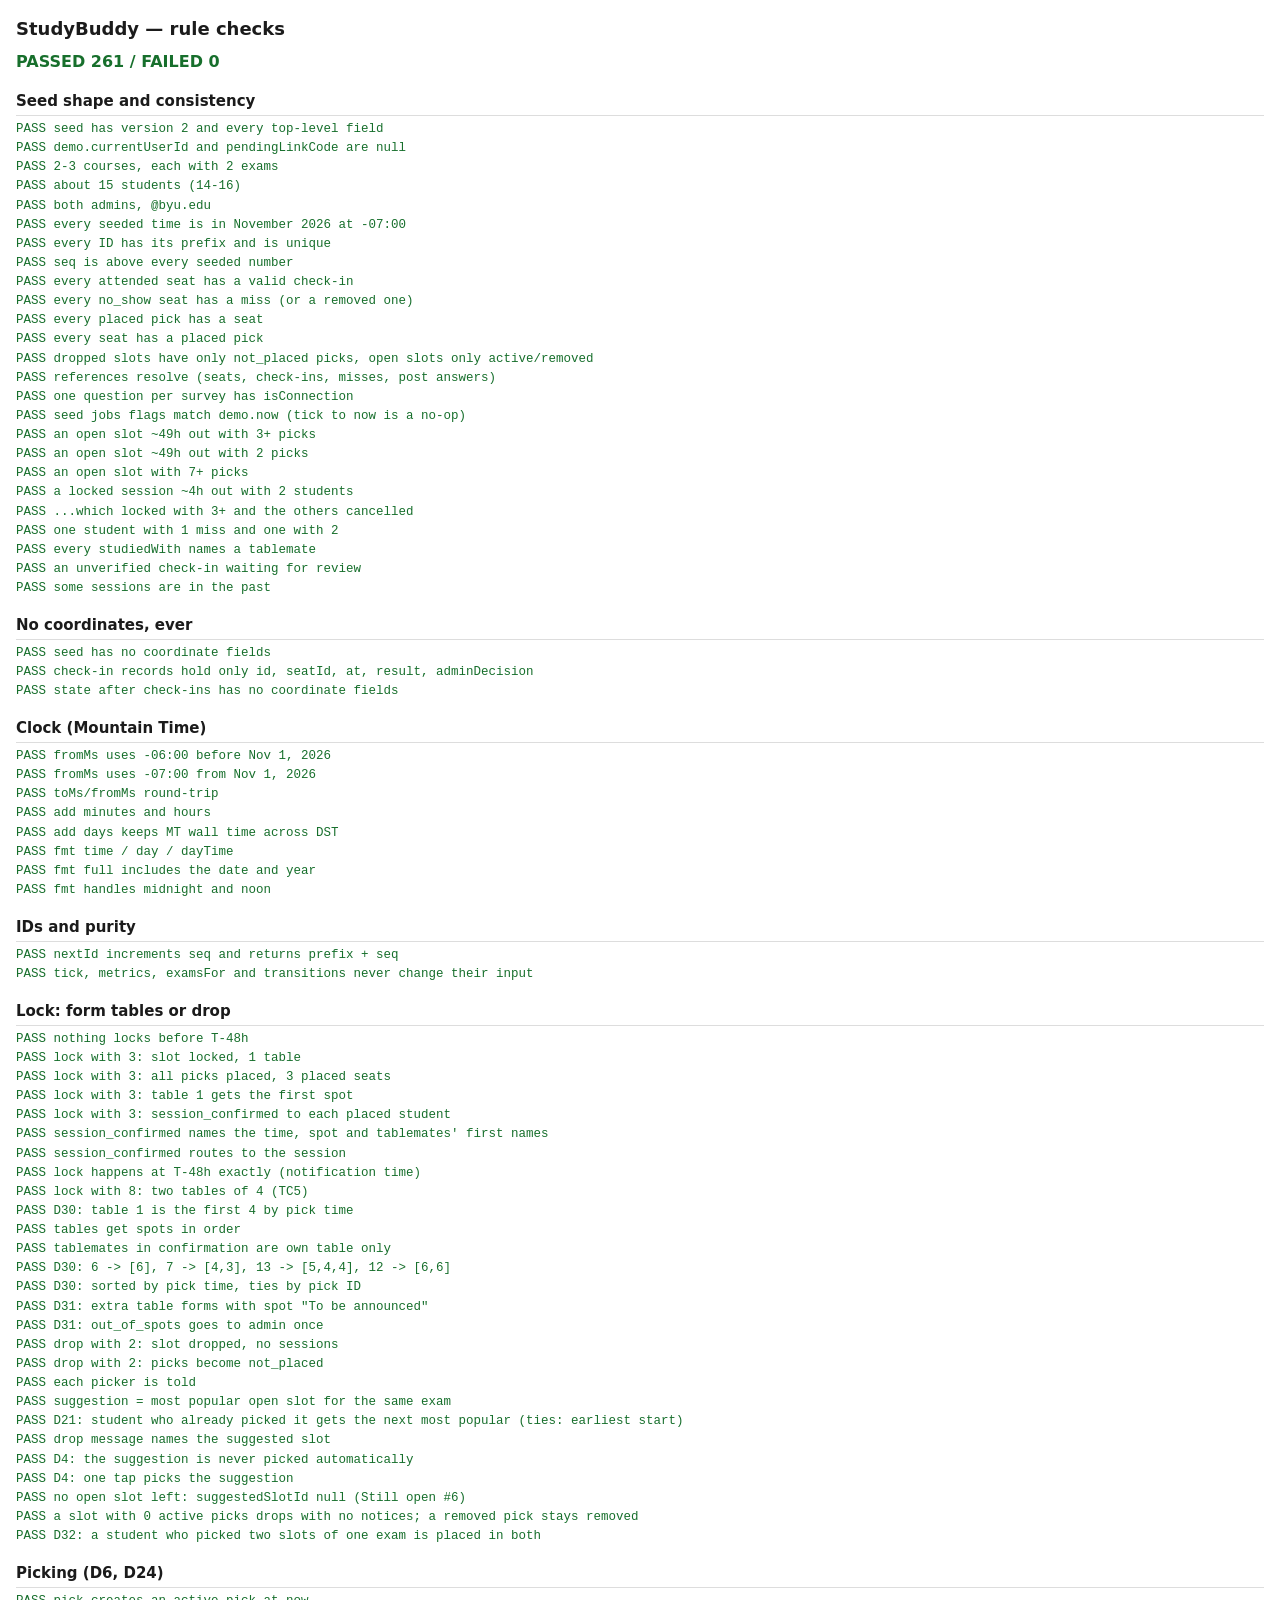
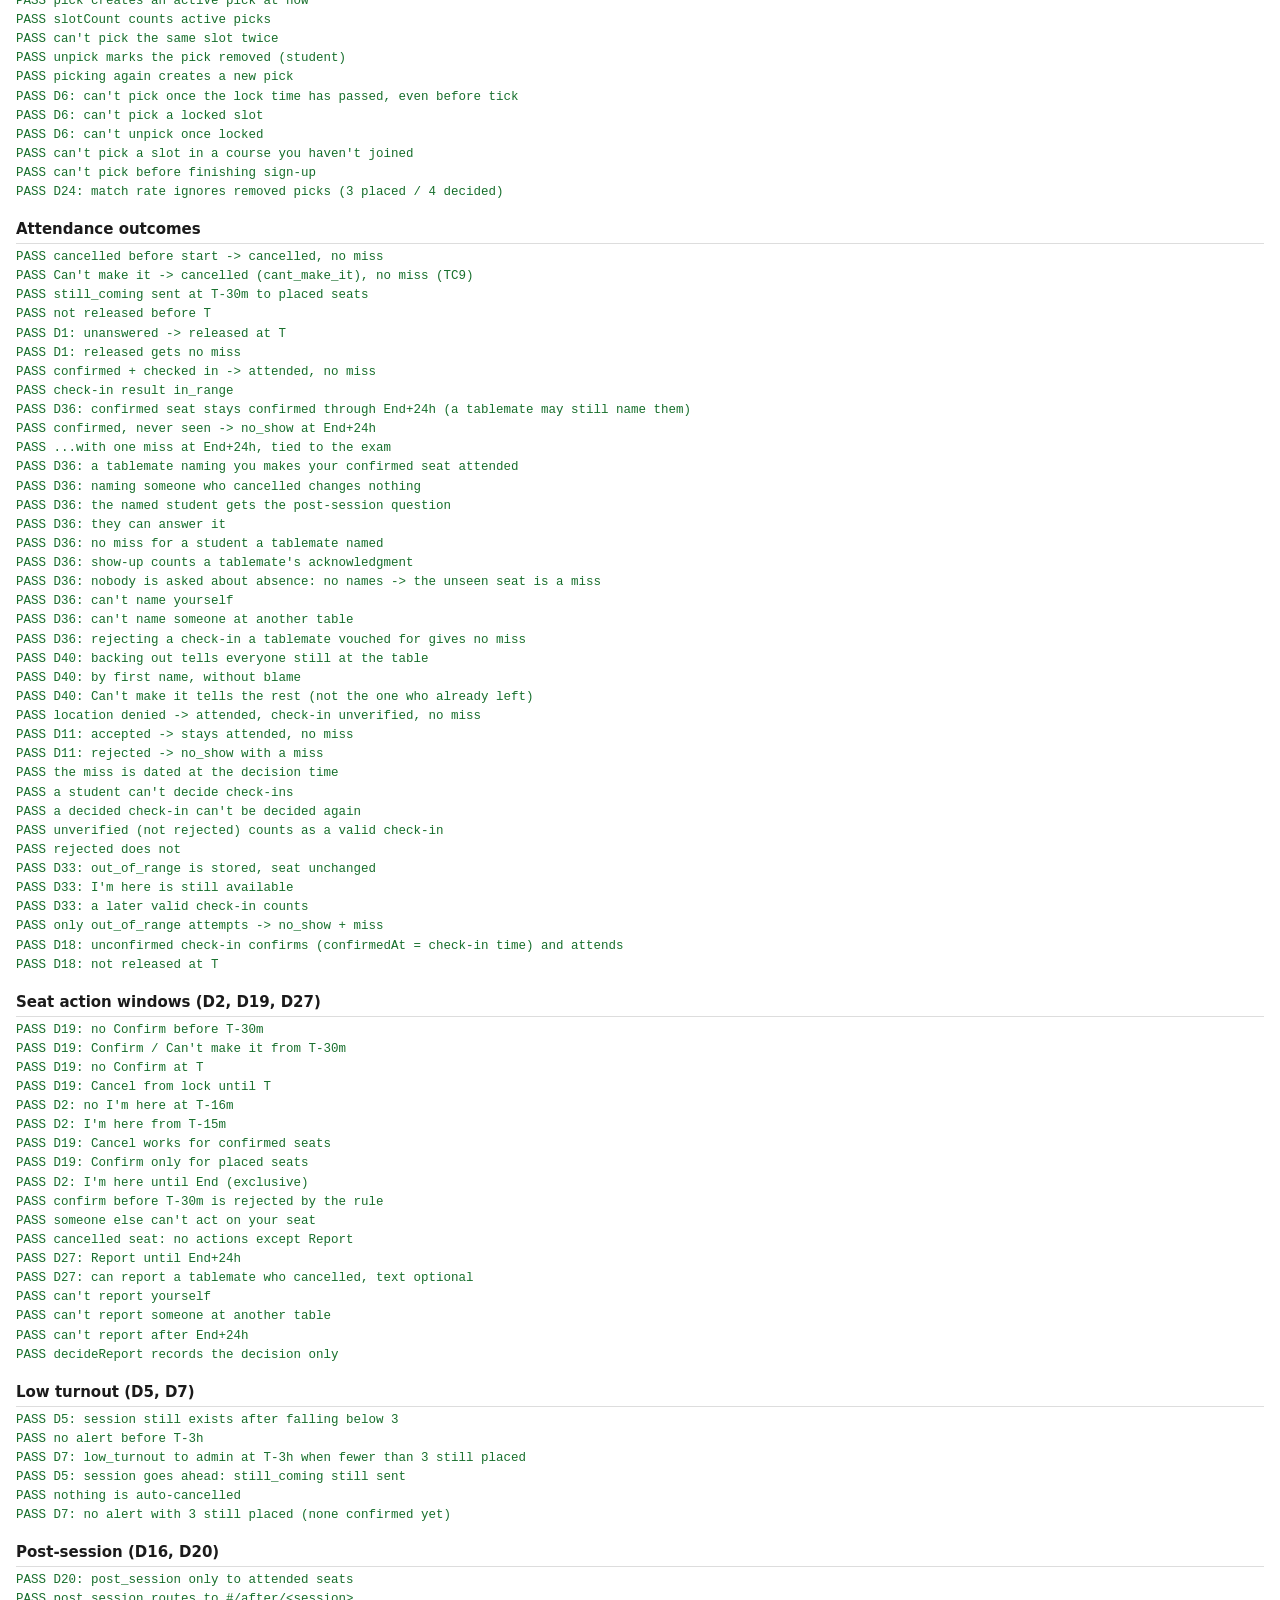
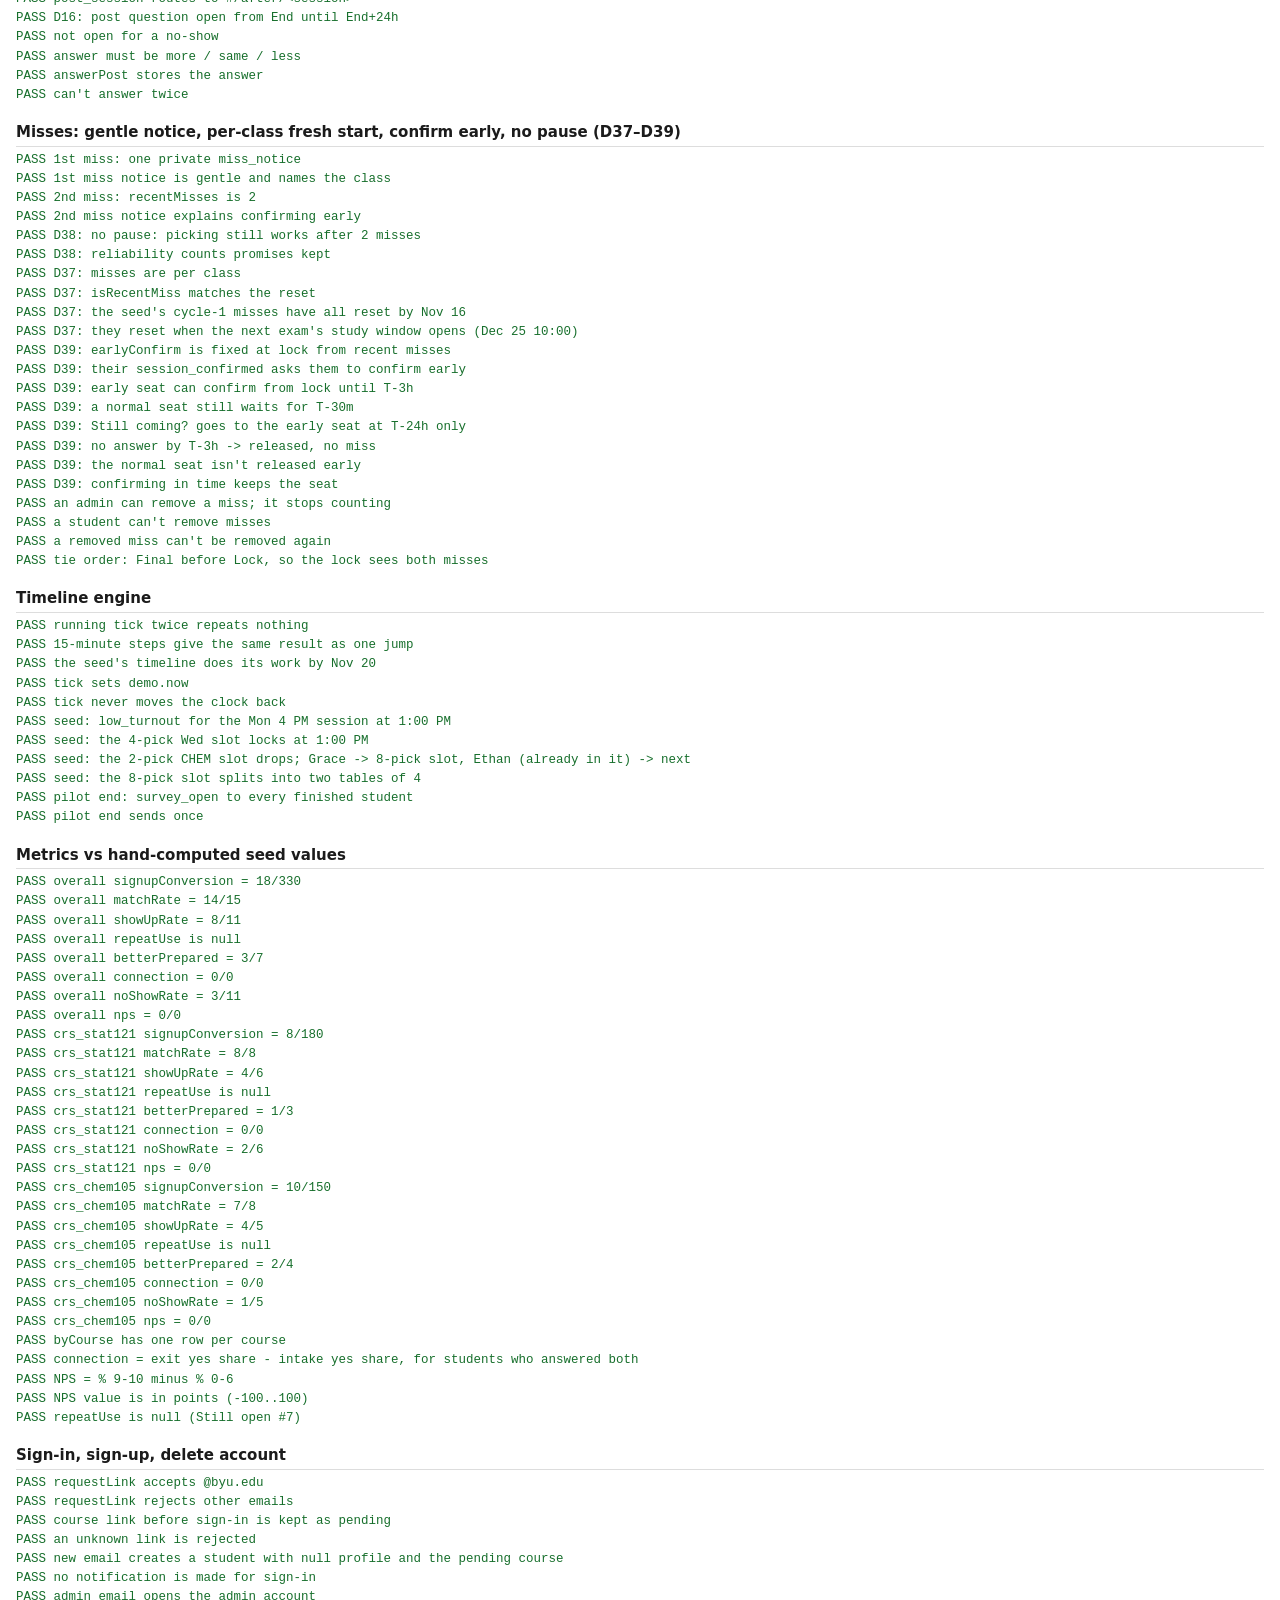
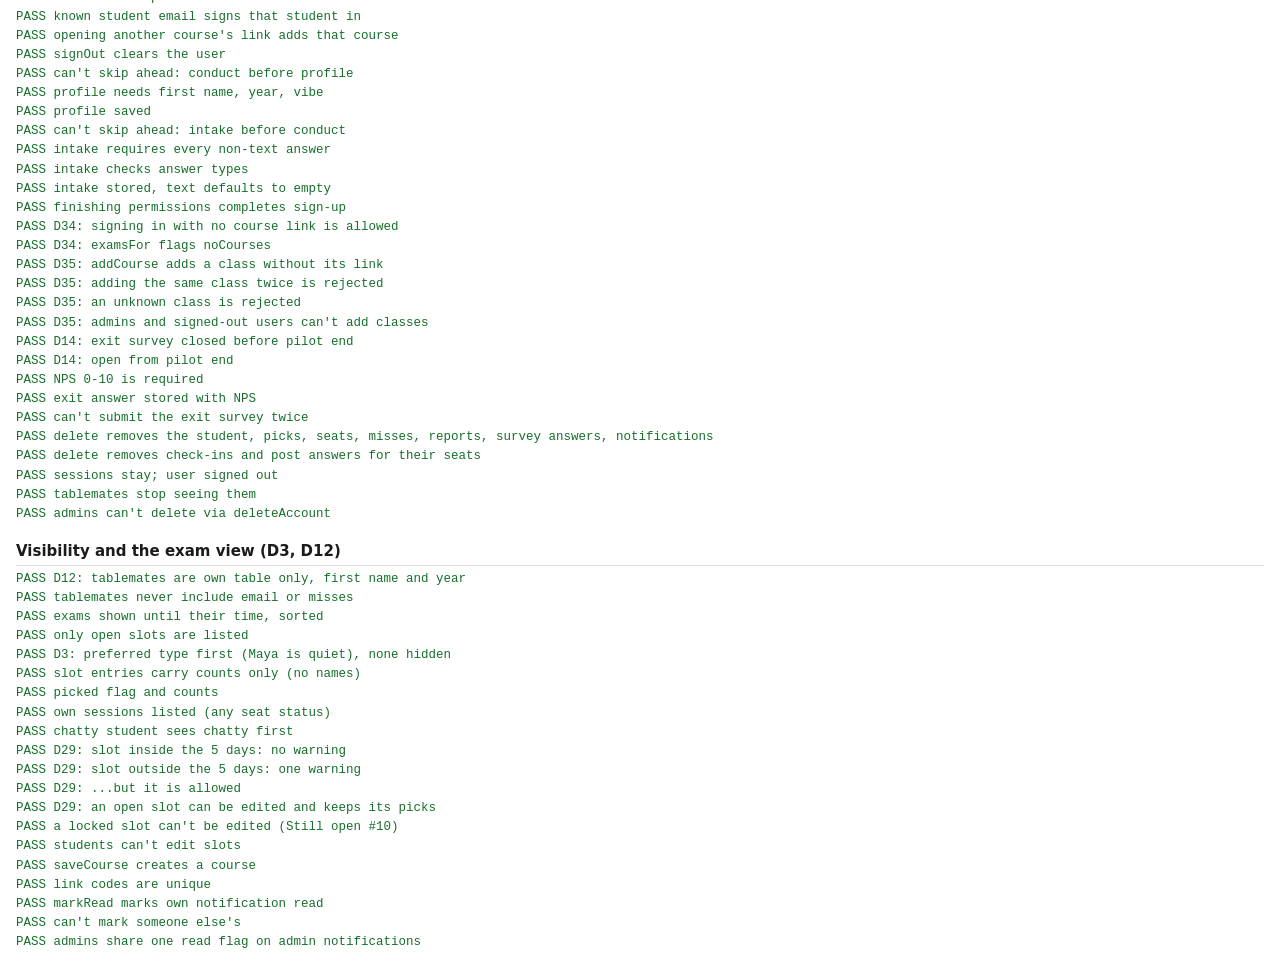
==== commit f6528126: "Replace strikes with misses, add Add a class (D35-D40) Co-Authored-By: Claude Opus 5.5 <noreply@anth" ====
--- a/tests.html
+++ b/tests.html
@@ -14,7 +14,7 @@
 </style>
 </head>
 <body>
-<h1>StudyBuddy BYU — rule checks</h1>
+<h1>StudyBuddy — rule checks</h1>
 <div id="summary">Running…</div>
 <div id="out"></div>
 
@@ -60,10 +60,10 @@
     st.courses = [{ id: "crs_x", name: "TEST 101: Fixture", section: "001", linkCode: "test-001", enrolled: 50 }];
     st.exams = [{ id: "exm_x", courseId: "crs_x", name: "Exam", at: T("20T10:00") }];
     st.slots = []; st.students = []; st.picks = []; st.sessions = []; st.seats = []; st.checkins = [];
-    st.strikes = []; st.reports = []; st.postAnswers = []; st.surveyAnswers = []; st.notifications = [];
+    st.misses = []; st.reports = []; st.postAnswers = []; st.surveyAnswers = []; st.notifications = [];
     for (var i = 1; i <= (nStudents || 12); i++) {
       st.students.push({ id: "stu_" + i, email: "s" + i + "@byu.edu", firstName: "S" + i, year: "Junior", vibe: "quiet",
-        courseIds: ["crs_x"], onboarding: { profile: true, conduct: true, intake: true, permissions: true }, pausedUntil: null });
+        courseIds: ["crs_x"], onboarding: { profile: true, conduct: true, intake: true, permissions: true } });
     }
     return st;
   }
@@ -103,8 +103,8 @@
   section("Seed shape and consistency");
   safe("seed", function () {
     var s = SB.seed;
-    check("seed has version 1 and every top-level field", s.version === 1 && ["seq", "jobs", "demo", "settings", "admins",
-      "courses", "exams", "slots", "conductText", "surveys", "students", "picks", "sessions", "seats", "checkins", "strikes",
+    check("seed has version 2 and every top-level field", s.version === 2 && ["seq", "jobs", "demo", "settings", "admins",
+      "courses", "exams", "slots", "conductText", "surveys", "students", "picks", "sessions", "seats", "checkins", "misses",
       "reports", "postAnswers", "surveyAnswers", "notifications"].every(function (k) { return k in s; }));
     eq("demo.currentUserId and pendingLinkCode are null", [s.demo.currentUserId, s.demo.pendingLinkCode], [null, null]);
     check("2-3 courses, each with 2 exams", s.courses.length >= 2 && s.courses.length <= 3 && s.courses.every(function (c) {
@@ -122,7 +122,7 @@
     check("every seeded time is in November 2026 at -07:00", bad.length === 0, bad.join(", "));
 
     var prefixes = { students: "stu_", admins: "adm_", courses: "crs_", exams: "exm_", slots: "slt_", picks: "pck_",
-      sessions: "ses_", seats: "set_", checkins: "chk_", strikes: "stk_", reports: "rpt_", notifications: "ntf_" };
+      sessions: "ses_", seats: "set_", checkins: "chk_", misses: "mis_", reports: "rpt_", notifications: "ntf_" };
     var badIds = [], allIds = {};
     Object.keys(prefixes).forEach(function (k) {
       s[k].forEach(function (r) {
@@ -138,8 +138,8 @@
 
     check("every attended seat has a valid check-in", s.seats.filter(function (x) { return x.status === "attended"; })
       .every(function (x) { return s.checkins.some(function (c) { return c.seatId === x.id && (c.result === "in_range" || c.result === "unverified"); }); }));
-    check("every no_show seat has a strike (or a removed one)", s.seats.filter(function (x) { return x.status === "no_show"; })
-      .every(function (x) { return s.strikes.some(function (k) { return k.seatId === x.id; }); }));
+    check("every no_show seat has a miss (or a removed one)", s.seats.filter(function (x) { return x.status === "no_show"; })
+      .every(function (x) { return s.misses.some(function (k) { return k.seatId === x.id; }); }));
     check("every placed pick has a seat", s.picks.filter(function (p) { return p.status === "placed"; }).every(function (p) {
       return seatsOf(s, p.slotId, p.studentId).length === 1; }));
     check("every seat has a placed pick", s.seats.every(function (x) {
@@ -153,10 +153,10 @@
         if (sl.status === "open") return ps.every(function (p) { return p.status === "active" || p.status === "removed"; });
         return ps.every(function (p) { return p.status === "placed"; });
       }));
-    check("references resolve (seats, check-ins, strikes, post answers)",
+    check("references resolve (seats, check-ins, misses, post answers)",
       s.seats.every(function (x) { return byId(s.sessions, x.sessionId) && byId(s.students, x.studentId); }) &&
       s.checkins.every(function (c) { return byId(s.seats, c.seatId); }) &&
-      s.strikes.every(function (k) { return byId(s.seats, k.seatId) && byId(s.students, k.studentId); }) &&
+      s.misses.every(function (k) { return byId(s.seats, k.seatId) && byId(s.students, k.studentId) && byId(s.exams, k.examId); }) &&
       s.postAnswers.every(function (a) { return byId(s.seats, a.seatId); }));
     check("one question per survey has isConnection", ["intake", "exit"].every(function (k) {
       return s.surveys[k].filter(function (q) { return q.isConnection; }).length === 1; }));
@@ -183,9 +183,14 @@
       return all.length >= 3 && all.filter(function (x) { return x.status === "cancelled"; }).length === all.length - 2;
     })());
     var counts = {};
-    s.strikes.forEach(function (k) { if (!k.removed) counts[k.studentId] = (counts[k.studentId] || 0) + 1; });
+    s.misses.forEach(function (k) { if (!k.removed) counts[k.studentId] = (counts[k.studentId] || 0) + 1; });
     var vals = Object.keys(counts).map(function (k) { return counts[k]; });
-    check("one student with 1 strike and one with 2", vals.indexOf(1) >= 0 && vals.indexOf(2) >= 0, JSON.stringify(counts));
+    check("one student with 1 miss and one with 2", vals.indexOf(1) >= 0 && vals.indexOf(2) >= 0, JSON.stringify(counts));
+    check("every studiedWith names a tablemate", s.postAnswers.every(function (a) {
+      var by = byId(s.seats, a.seatId);
+      return (a.studiedWith || []).every(function (id) {
+        return id !== by.studentId && s.seats.some(function (x) { return x.sessionId === by.sessionId && x.studentId === id; }); });
+    }));
     check("an unverified check-in waiting for review", s.checkins.some(function (c) { return c.result === "unverified" && c.adminDecision === null; }));
     check("some sessions are in the past", s.sessions.some(function (ses) { return C.toMs(byId(s.slots, ses.slotId).end) < now; }));
   });
@@ -374,14 +379,14 @@
     st = run(R.cancel(st, T("12T10:00"), "stu_1", sid(st, 1)));
     st = R.tick(st, T("13T12:00"));
     var x = seatOf(st, "slt_s", "stu_1");
-    eq("cancelled before start -> cancelled, no strike", [x.status, x.cancelReason, st.strikes.length], ["cancelled", "student", 0]);
+    eq("cancelled before start -> cancelled, no miss", [x.status, x.cancelReason, st.misses.length], ["cancelled", "student", 0]);
   });
   safe("cantMakeIt", function () {
     var st = lockedFixture(4); st = R.tick(st, addM(S_START, -30));
     st = run(R.cantMakeIt(st, addM(S_START, -20), "stu_1", sid(st, 1)));
     st = R.tick(st, T("13T12:00"));
     var x = seatOf(st, "slt_s", "stu_1");
-    eq("Can't make it -> cancelled (cant_make_it), no strike (TC9)", [x.status, x.cancelReason, st.strikes.length], ["cancelled", "cant_make_it", 0]);
+    eq("Can't make it -> cancelled (cant_make_it), no miss (TC9)", [x.status, x.cancelReason, st.misses.length], ["cancelled", "cant_make_it", 0]);
   });
   safe("D1", function () {
     var st = lockedFixture(4); st = R.tick(st, addM(S_START, -30));
@@ -391,7 +396,7 @@
     st = R.tick(st, S_START);
     eq("D1: unanswered -> released at T", seatOf(st, "slt_s", "stu_1").status, "released");
     st = R.tick(st, T("13T12:00"));
-    eq("D1: released gets no strike", st.strikes.length, 0);
+    eq("D1: released gets no miss", st.misses.length, 0);
   });
   safe("attended", function () {
     var st = lockedFixture(4); st = R.tick(st, addM(S_START, -30));
@@ -400,18 +405,66 @@
     st = run(R.checkIn(st, addM(S_START, -5), "stu_1", sid(st, 1)));
     st = R.tick(st, T("13T12:00"));
     var x = seatOf(st, "slt_s", "stu_1");
-    eq("confirmed + checked in -> attended, no strike", [x.status, x.confirmedAt, st.strikes.length], ["attended", addM(S_START, -25), 0]);
+    eq("confirmed + checked in -> attended, no miss", [x.status, x.confirmedAt, st.misses.length], ["attended", addM(S_START, -25), 0]);
     eq("check-in result in_range", st.checkins[0].result, "in_range");
   });
+  var S_FINAL = C.add(S_END, { hours: 24 });
   safe("noShow", function () {
     var st = lockedFixture(4); st = R.tick(st, addM(S_START, -30));
     st = run(R.confirm(st, addM(S_START, -25), "stu_1", sid(st, 1)));
-    var mid = R.tick(st, addM(S_END, -1));
-    eq("confirmed seat stays confirmed until End", seatOf(mid, "slt_s", "stu_1").status, "confirmed");
+    var mid = R.tick(st, addM(S_FINAL, -1));
+    eq("D36: confirmed seat stays confirmed through End+24h (a tablemate may still name them)",
+      [seatOf(mid, "slt_s", "stu_1").status, mid.misses.length], ["confirmed", 0]);
+    st = R.tick(st, S_FINAL);
+    var x = seatOf(st, "slt_s", "stu_1");
+    eq("confirmed, never seen -> no_show at End+24h", x.status, "no_show");
+    eq("...with one miss at End+24h, tied to the exam", st.misses.map(function (k) { return [k.studentId, k.seatId, k.examId, k.at]; }),
+      [["stu_1", x.id, "exm_x", S_FINAL]]);
+  });
+  safe("D36", function () {
+    var st = lockedFixture(4); st = R.tick(st, addM(S_START, -30));
+    st = run(R.confirm(st, addM(S_START, -25), "stu_1", sid(st, 1)));
+    st = run(R.confirm(st, addM(S_START, -25), "stu_2", sid(st, 2)));
+    st = run(R.cancel(st, addM(S_START, -20), "stu_3", sid(st, 3)));
+    st.demo.location = "in_range";
+    st = run(R.checkIn(st, addM(S_START, -5), "stu_1", sid(st, 1)));
     st = R.tick(st, S_END);
-    var x = seatOf(st, "slt_s", "stu_1");
-    eq("confirmed, no check-in -> no_show at End", x.status, "no_show");
-    eq("...with one strike at End", st.strikes.map(function (k) { return [k.studentId, k.seatId, k.at]; }), [["stu_1", x.id, S_END]]);
+    var a = run(R.answerPost(st, addM(S_END, 10), "stu_1", sid(st, 1), "more", ["stu_2", "stu_3"]));
+    eq("D36: a tablemate naming you makes your confirmed seat attended", seatOf(a, "slt_s", "stu_2").status, "attended");
+    eq("D36: naming someone who cancelled changes nothing", seatOf(a, "slt_s", "stu_3").status, "cancelled");
+    eq("D36: the named student gets the post-session question", notes(a, "post_session", "stu_2").length, 1);
+    check("D36: they can answer it", R.postOpen(a, addM(S_END, 20), sid(a, 2)));
+    a = R.tick(a, S_FINAL);
+    eq("D36: no miss for a student a tablemate named", [seatOf(a, "slt_s", "stu_2").status, a.misses.length], ["attended", 0]);
+    eq("D36: show-up counts a tablemate's acknowledgment", [R.metrics(a).overall.showUpRate.num, R.metrics(a).overall.showUpRate.den], [2, 2]);
+    var none = R.tick(run(R.answerPost(st, addM(S_END, 10), "stu_1", sid(st, 1), "more", [])), S_FINAL);
+    eq("D36: nobody is asked about absence: no names -> the unseen seat is a miss", [seatOf(none, "slt_s", "stu_2").status, none.misses.length], ["no_show", 1]);
+    check("D36: can't name yourself", !!R.answerPost(st, addM(S_END, 10), "stu_1", sid(st, 1), "more", ["stu_1"]).error);
+    var other = fixture(); addSlot(other, "slt_s", S_START, { spots: ["a", "b"] }); addPicks(other, "slt_s", 8);
+    other = R.tick(other, addM(S_START, -10)); other.demo.location = "in_range";
+    other = run(R.checkIn(other, addM(S_START, -10), "stu_1", seatOf(other, "slt_s", "stu_1").id));
+    other = R.tick(other, S_END);
+    check("D36: can't name someone at another table", !!R.answerPost(other, addM(S_END, 1), "stu_1", seatOf(other, "slt_s", "stu_1").id, "same", ["stu_8"]).error);
+    // An unverified check-in a tablemate vouched for stays attended when rejected.
+    var u = lockedFixture(4); u = R.tick(u, addM(S_START, -30));
+    u.demo.location = "in_range"; u = run(R.checkIn(u, addM(S_START, -5), "stu_1", sid(u, 1)));
+    u.demo.location = "denied"; u = run(R.checkIn(u, addM(S_START, -5), "stu_2", sid(u, 2)));
+    u = R.tick(u, S_END);
+    u = run(R.answerPost(u, addM(S_END, 1), "stu_1", sid(u, 1), "same", ["stu_2"]));
+    var chk = u.checkins.filter(function (c) { return c.result === "unverified"; })[0];
+    var rej = run(R.decideCheckin(u, addM(S_END, 60), "adm_ella", chk.id, "rejected"));
+    eq("D36: rejecting a check-in a tablemate vouched for gives no miss", [seatOf(rej, "slt_s", "stu_2").status, rej.misses.length], ["attended", 0]);
+  });
+  safe("D40", function () {
+    var st = lockedFixture(4);
+    st = run(R.cancel(st, T("12T10:00"), "stu_1", sid(st, 1)));
+    var m = notes(st, "mate_cancelled");
+    eq("D40: backing out tells everyone still at the table", m.map(function (n) { return n.to; }).sort(), ["stu_2", "stu_3", "stu_4"]);
+    check("D40: by first name, without blame", /^S1 can't make it/.test(m[0].text) && !/miss|strike/i.test(m[0].text), m[0].text);
+    st = R.tick(st, addM(S_START, -30));
+    st = run(R.cantMakeIt(st, addM(S_START, -20), "stu_2", sid(st, 2)));
+    eq("D40: Can't make it tells the rest (not the one who already left)", notes(st, "mate_cancelled").filter(function (n) {
+      return /^S2/.test(n.text); }).map(function (n) { return n.to; }).sort(), ["stu_3", "stu_4"]);
   });
   safe("unverified", function () {
     var st = lockedFixture(4); st = R.tick(st, addM(S_START, -30));
@@ -420,13 +473,13 @@
     st = run(R.checkIn(st, addM(S_START, 5), "stu_1", sid(st, 1)));
     st = R.tick(st, S_END);
     var x = seatOf(st, "slt_s", "stu_1");
-    eq("location denied -> attended, check-in unverified, no strike", [x.status, st.checkins[0].result, st.checkins[0].adminDecision, st.strikes.length],
+    eq("location denied -> attended, check-in unverified, no miss", [x.status, st.checkins[0].result, st.checkins[0].adminDecision, st.misses.length],
       ["attended", "unverified", null, 0]);
     var acc = run(R.decideCheckin(st, T("13T09:00"), "adm_ella", st.checkins[0].id, "accepted"));
-    eq("D11: accepted -> stays attended, no strike", [seatOf(acc, "slt_s", "stu_1").status, acc.strikes.length], ["attended", 0]);
+    eq("D11: accepted -> stays attended, no miss", [seatOf(acc, "slt_s", "stu_1").status, acc.misses.length], ["attended", 0]);
     var rej = run(R.decideCheckin(st, T("13T09:00"), "adm_ash", st.checkins[0].id, "rejected"));
-    eq("D11: rejected -> no_show with a strike", [seatOf(rej, "slt_s", "stu_1").status, rej.strikes.length], ["no_show", 1]);
-    eq("D23: the strike is dated at the decision time", rej.strikes[0].at, T("13T09:00"));
+    eq("D11: rejected -> no_show with a miss", [seatOf(rej, "slt_s", "stu_1").status, rej.misses.length], ["no_show", 1]);
+    eq("the miss is dated at the decision time", rej.misses[0].at, T("13T09:00"));
     check("a student can't decide check-ins", !!R.decideCheckin(st, T("13T09:00"), "stu_2", st.checkins[0].id, "rejected").error);
     check("a decided check-in can't be decided again", !!R.decideCheckin(rej, T("13T10:00"), "adm_ella", st.checkins[0].id, "accepted").error);
     var vs = R.metrics(st).overall.showUpRate;
@@ -447,8 +500,8 @@
     only = run(R.confirm(only, addM(S_START, -25), "stu_1", sid(only, 1)));
     only.demo.location = "out_of_range";
     only = run(R.checkIn(only, addM(S_START, -10), "stu_1", sid(only, 1)));
-    only = R.tick(only, S_END);
-    eq("only out_of_range attempts -> no_show + strike", [seatOf(only, "slt_s", "stu_1").status, only.strikes.length], ["no_show", 1]);
+    only = R.tick(only, S_FINAL);
+    eq("only out_of_range attempts -> no_show + miss", [seatOf(only, "slt_s", "stu_1").status, only.misses.length], ["no_show", 1]);
   });
   safe("D18", function () {
     var st = lockedFixture(4); st = R.tick(st, addM(S_START, -30));
@@ -534,77 +587,87 @@
     check("can't answer twice", !!R.answerPost(a, addM(S_END, 6), "stu_1", sid(st, 1), "less").error);
   });
 
-  // ================= STRIKES =================
-  section("Strikes: warning, pause (D8, D22, D23)");
-  // Student 1 confirms and no-shows `n` sessions; returns state after the last End.
+  // ================= MISSES =================
+  section("Misses: gentle notice, per-class fresh start, confirm early, no pause (D37–D39)");
+  // Student 1 confirms each slot at T-30m and never shows; returns state after each slot's End+24h.
   function noShows(st, slots) {
     slots.forEach(function (id) {
       var slot = byId(st.slots, id);
       st = R.tick(st, addM(slot.start, -30));
       var x = seatOf(st, id, "stu_1");
       st = run(R.confirm(st, addM(slot.start, -30), "stu_1", x.id));
-      st = R.tick(st, slot.end);
+      st = R.tick(st, C.add(slot.end, { hours: 24 }));
     });
     return st;
   }
-  safe("strikes", function () {
+  safe("misses", function () {
     var st = fixture();
-    addSlot(st, "slt_1", T("12T10:00")); addSlot(st, "slt_2", T("12T13:00")); addSlot(st, "slt_3", T("12T16:00"));
-    addSlot(st, "slt_in", T("14T10:00"));   // locked session inside the pause
-    addSlot(st, "slt_open", T("25T10:00")); // open slot inside the pause (exam moved to Dec for this check)
+    st.exams[0].at = "2026-12-20T10:00:00-07:00";
+    st.exams.push({ id: "exm_y", courseId: "crs_x", name: "Final", at: "2026-12-30T10:00:00-07:00" });
+    st.courses.push({ id: "crs_z", name: "OTHER 200", section: "001", linkCode: "other-001", enrolled: 10 });
+    addSlot(st, "slt_1", T("12T10:00")); addSlot(st, "slt_2", T("13T13:00")); // each after the last miss is final
+    addSlot(st, "slt_3", T("17T12:00"));   // locks Nov 15 12:00, after both misses are final
     addSlot(st, "slt_late", T("28T12:00"));
-    st.exams[0].at = "2026-12-20T10:00:00-07:00";
-    ["slt_1", "slt_2", "slt_3", "slt_in"].forEach(function (id) { addPicks(st, id, [1, 2, 3]); });
-    addPicks(st, "slt_open", [1]); addPicks(st, "slt_late", [1]);
+    ["slt_1", "slt_2", "slt_3"].forEach(function (id) { addPicks(st, id, [1, 2, 3]); });
+    addPicks(st, "slt_late", [2]);
     st = R.tick(st, T("12T09:00"));
+
     var one = noShows(st, ["slt_1"]);
-    eq("1st strike: no warning", [R.activeStrikes(one, "stu_1"), notes(one, "strike_warning").length], [1, 0]);
+    var n1 = notes(one, "miss_notice", "stu_1");
+    eq("1st miss: one private miss_notice", [one.misses.length, n1.length, n1[0] && n1[0].route], [1, 1, "#/me"]);
+    check("1st miss notice is gentle and names the class", /Life happens/.test(n1[0].text) && /TEST 101/.test(n1[0].text) &&
+      !/strike|pause/i.test(n1[0].text), n1[0].text);
     var two = noShows(one, ["slt_2"]);
-    eq("2nd strike: one strike_warning", [R.activeStrikes(two, "stu_1"), notes(two, "strike_warning", "stu_1").length], [2, 1]);
-    var three = noShows(two, ["slt_3"]);
-    var stu = byId(three.students, "stu_1"), end3 = byId(three.slots, "slt_3").end;
-    eq("3rd strike: pause starts at the session End, for 14 days (D23)", stu.pausedUntil, C.add(end3, { days: 14 }));
-    eq("3rd strike: no second warning", notes(three, "strike_warning", "stu_1").length, 1);
-    eq("one strike_pause notification", notes(three, "strike_pause", "stu_1").length, 1);
-    check("isPaused true; canPick false", R.isPaused(three, T("13T09:00"), "stu_1") && !R.canPick(three, T("13T09:00"), "stu_1", "slt_late"));
-    check("pick is rejected with a message while paused", /paused/i.test(R.pick(three, T("13T09:00"), "stu_1", "slt_late").error || ""));
-    var inSeat = seatOf(three, "slt_in", "stu_1");
-    eq("D8: placed seat in the pause is cancelled (strike_pause)", [inSeat.status, inSeat.cancelReason], ["cancelled", "strike_pause"]);
-    var po = three.picks.filter(function (p) { return p.studentId === "stu_1" && p.slotId === "slt_open"; })[0];
-    eq("D8: active pick on a slot in the pause is removed (strike_pause)", [po.status, po.removedReason], ["removed", "strike_pause"]);
-    eq("slots after the pause are kept", three.picks.filter(function (p) { return p.studentId === "stu_1" && p.slotId === "slt_late"; })[0].status, "active");
-    eq("isPaused ends at pausedUntil", R.isPaused(three, stu.pausedUntil, "stu_1"), false);
-
-    var lifted = run(R.removeStrike(three, T("13T09:00"), "adm_ella", three.strikes[0].id));
-    eq("D22: removing a strike below 3 lifts the pause", [byId(lifted.students, "stu_1").pausedUntil, R.activeStrikes(lifted, "stu_1")], [null, 2]);
-    eq("D22: cancelled seats and removed picks stay that way", [seatOf(lifted, "slt_in", "stu_1").status,
-      lifted.picks.filter(function (p) { return p.slotId === "slt_open" && p.studentId === "stu_1"; })[0].status], ["cancelled", "removed"]);
-    check("a student can't remove strikes", !!R.removeStrike(three, T("13T09:00"), "stu_2", three.strikes[0].id).error);
-    var rm = run(R.removeStrike(two, T("12T15:00"), "adm_ash", two.strikes[0].id));
-    eq("removed strikes don't count", R.activeStrikes(rm, "stu_1"), 1);
-  });
-  safe("pauseByRejection", function () {
-    var st = lockedFixture(4); st = R.tick(st, addM(S_START, -30));
-    st.strikes.push({ id: "stk_a", studentId: "stu_1", seatId: "set_x", at: T("01T10:00"), removed: false },
-                    { id: "stk_b", studentId: "stu_1", seatId: "set_y", at: T("02T10:00"), removed: false });
-    st.demo.location = "denied";
-    st = run(R.checkIn(st, addM(S_START, -10), "stu_1", sid(st, 1)));
-    st = R.tick(st, S_END);
-    var rej = run(R.decideCheckin(st, T("14T08:00"), "adm_ella", st.checkins[0].id, "rejected"));
-    eq("D23: a rejection that is the 3rd strike pauses from the decision time", byId(rej.students, "stu_1").pausedUntil, C.add(T("14T08:00"), { days: 14 }));
-  });
-  safe("pauseTieOrder", function () {
-    // End of a session (3rd strike) at the same instant as another slot's lock: the strike settles first.
+    var n2 = notes(two, "miss_notice", "stu_1");
+    eq("2nd miss: recentMisses is 2", R.recentMisses(two, T("14T15:00"), "stu_1", "crs_x"), 2);
+    check("2nd miss notice explains confirming early", n2.length === 2 && /confirm by 3 hours/.test(n2[1].text), n2[1] && n2[1].text);
+    check("D38: no pause: picking still works after 2 misses", R.canPick(two, T("14T15:00"), "stu_1", "slt_late") &&
+      !R.pick(two, T("14T15:00"), "stu_1", "slt_late").error);
+    eq("D38: reliability counts promises kept", R.reliability(two, "stu_1"), { shownUp: 0, promised: 2 });
+    eq("D37: misses are per class", R.recentMisses(two, T("14T15:00"), "stu_1", "crs_z"), 0);
+    eq("D37: isRecentMiss matches the reset", [R.isRecentMiss(two, T("14T15:00"), two.misses[0].id),
+      R.isRecentMiss(two, "2026-12-25T10:00:00-07:00", two.misses[0].id)], [true, false]);
+    var seedMisses = SB.seed.misses.map(function (k) { return R.isRecentMiss(SB.seed, SB.seed.demo.now, k.id); });
+    eq("D37: the seed's cycle-1 misses have all reset by Nov 16", seedMisses, [false, false, false]);
+    eq("D37: they reset when the next exam's study window opens (Dec 25 10:00)",
+      [R.recentMisses(two, "2026-12-25T09:59:00-07:00", "stu_1", "crs_x"), R.recentMisses(two, "2026-12-25T10:00:00-07:00", "stu_1", "crs_x")], [2, 0]);
+
+    // Lock of slt_3: stu_1 must confirm early, stu_2 doesn't
+    var L = R.tick(two, T("15T12:00"));
+    var s1 = seatOf(L, "slt_3", "stu_1"), s2 = seatOf(L, "slt_3", "stu_2");
+    eq("D39: earlyConfirm is fixed at lock from recent misses", [s1.earlyConfirm, s2.earlyConfirm], [true, false]);
+    check("D39: their session_confirmed asks them to confirm early",
+      /Still coming by Tue, Nov 17 · 9:00 AM/.test(notes(L, "session_confirmed", "stu_1").filter(function (n) { return n.slotId === "slt_3"; })[0].text));
+    var T3 = T("17T12:00");
+    function A(m, s, id) { return R.seatActions(s, addM(T3, m), id); }
+    eq("D39: early seat can confirm from lock until T-3h", [A(-47 * 60, L, s1.id).canConfirm, A(-181, L, s1.id).canConfirm, A(-180, L, s1.id).canConfirm],
+      [true, true, false]);
+    eq("D39: a normal seat still waits for T-30m", [A(-181, L, s2.id).canConfirm, A(-30, L, s2.id).canConfirm], [false, true]);
+    var ask = R.tick(L, addM(T3, -24 * 60));
+    eq("D39: Still coming? goes to the early seat at T-24h only", notes(ask, "still_coming").filter(function (n) { return n.slotId === "slt_3"; })
+      .map(function (n) { return [n.to, n.at]; }), [["stu_1", addM(T3, -24 * 60)]]);
+    var rel = R.tick(ask, addM(T3, -180));
+    eq("D39: no answer by T-3h -> released, no miss", [seatOf(rel, "slt_3", "stu_1").status, rel.misses.length], ["released", 2]);
+    eq("D39: the normal seat isn't released early", seatOf(rel, "slt_3", "stu_2").status, "placed");
+    var kept = run(R.confirm(ask, addM(T3, -300), "stu_1", s1.id));
+    eq("D39: confirming in time keeps the seat", seatOf(R.tick(kept, addM(T3, -180)), "slt_3", "stu_1").status, "confirmed");
+
+    var rm = run(R.removeMiss(two, T("14T16:00"), "adm_ella", two.misses[0].id));
+    eq("an admin can remove a miss; it stops counting", [R.recentMisses(rm, T("14T16:00"), "stu_1", "crs_x"), R.reliability(rm, "stu_1").promised], [1, 1]);
+    check("a student can't remove misses", !!R.removeMiss(two, T("14T16:00"), "stu_2", two.misses[0].id).error);
+    check("a removed miss can't be removed again", !!R.removeMiss(rm, T("14T16:00"), "adm_ash", two.misses[0].id).error);
+  });
+  safe("missTieOrder", function () {
+    // The 2nd miss becomes final at the same instant another slot locks: the miss settles first.
     var st = fixture();
-    addSlot(st, "slt_1", T("10T10:00")); addSlot(st, "slt_2", T("10T12:00")); addSlot(st, "slt_3", T("10T14:00"));
+    addSlot(st, "slt_1", T("10T10:00")); addSlot(st, "slt_2", T("11T12:00"));
     st.demo.now = T("08T00:00");
-    ["slt_1", "slt_2", "slt_3"].forEach(function (id) { addPicks(st, id, [1, 2, 3]); });
-    addSlot(st, "slt_lock", C.add(T("10T15:30"), { hours: 48 })); // locks at slt_3's End
-    addPicks(st, "slt_lock", [1, 4, 5, 6]);
+    ["slt_1", "slt_2"].forEach(function (id) { addPicks(st, id, [1, 2, 3]); });
+    addSlot(st, "slt_lock", C.add(T("12T13:30"), { hours: 48 })); // locks at slt_2 End+24h
+    addPicks(st, "slt_lock", [1, 4, 5]);
     st = R.tick(st, T("10T09:00"));
-    st = noShows(st, ["slt_1", "slt_2", "slt_3"]);
-    eq("tie order: End before Lock, so a paused student's pick is removed before the slot locks",
-      [seatsOf(st, "slt_lock", "stu_1").length, seatsOf(st, "slt_lock").length], [0, 3]);
+    st = noShows(st, ["slt_1", "slt_2"]);
+    eq("tie order: Final before Lock, so the lock sees both misses", seatOf(st, "slt_lock", "stu_1").earlyConfirm, true);
   });
 
   // ================= TICK =================
@@ -719,6 +782,12 @@
     check("D34: signing in with no course link is allowed", !R.openLink(s, now, null, "solo@byu.edu").error);
     var solo = run(R.openLink(s, now, null, "solo@byu.edu"));
     eq("D34: examsFor flags noCourses", R.examsFor(solo, now, solo.demo.currentUserId).noCourses, true);
+    var added = run(R.addCourse(solo, now, solo.demo.currentUserId, "crs_stat121"));
+    eq("D35: addCourse adds a class without its link", byId(added.students, solo.demo.currentUserId).courseIds, ["crs_stat121"]);
+    check("D35: adding the same class twice is rejected", /already/.test(R.addCourse(added, now, solo.demo.currentUserId, "crs_stat121").error || ""));
+    check("D35: an unknown class is rejected", !!R.addCourse(solo, now, solo.demo.currentUserId, "crs_nope").error);
+    check("D35: admins and signed-out users can't add classes",
+      !!R.addCourse(s, now, "adm_ella", "crs_stat121").error && !!R.addCourse(s, now, null, "crs_stat121").error);
   });
   safe("exit", function () {
     var s = SB.seed, u = "stu_maya";
@@ -739,8 +808,8 @@
     st.reports.push({ id: "rpt_t2", sessionId: "ses_chem105_m1_wed_2", byStudentId: u, aboutStudentId: "stu_kai", text: "", at: T("11T17:00"), adminDecision: null });
     var mySeats = st.seats.filter(function (x) { return x.studentId === u; }).map(function (x) { return x.id; });
     var d = run(R.deleteAccount(st, s.demo.now, u));
-    var txt = JSON.stringify([d.students, d.picks, d.seats, d.strikes, d.reports, d.surveyAnswers, d.notifications.map(function (n) { return n.to; })]);
-    check("delete removes the student, picks, seats, strikes, reports, survey answers, notifications", txt.indexOf(u) < 0, txt.indexOf(u));
+    var txt = JSON.stringify([d.students, d.picks, d.seats, d.misses, d.reports, d.surveyAnswers, d.notifications.map(function (n) { return n.to; })]);
+    check("delete removes the student, picks, seats, misses, reports, survey answers, notifications", txt.indexOf(u) < 0, txt.indexOf(u));
     check("delete removes check-ins and post answers for their seats", d.checkins.concat(d.postAnswers).every(function (c) { return mySeats.indexOf(c.seatId) < 0; }));
     eq("sessions stay; user signed out", [d.sessions.length, d.demo.currentUserId], [s.sessions.length, null]);
     check("tablemates stop seeing them", R.tablemates(d, s.demo.now, "set_chem105_m1_wed_2_kai").every(function (m) { return m.studentId !== u; }));
@@ -756,7 +825,7 @@
       { studentId: "stu_lucia", firstName: "Lucia", year: "Sophomore" },
       { studentId: "stu_ben", firstName: "Ben", year: "Junior" },
       { studentId: "stu_grace", firstName: "Grace", year: "Junior" }]);
-    eq("tablemates never include email or strikes", tm.every(function (m) { return Object.keys(m).join() === "studentId,firstName,year"; }), true);
+    eq("tablemates never include email or misses", tm.every(function (m) { return Object.keys(m).join() === "studentId,firstName,year"; }), true);
     var ex = R.examsFor(s, s.demo.now, "stu_maya");
     eq("exams shown until their time, sorted", ex.exams.map(function (e) { return e.exam.id; }), ["exm_stat121_m2", "exm_chem105_m2"]);
     var slotIds = ex.exams[0].slots.map(function (x) { return x.slot.id; });
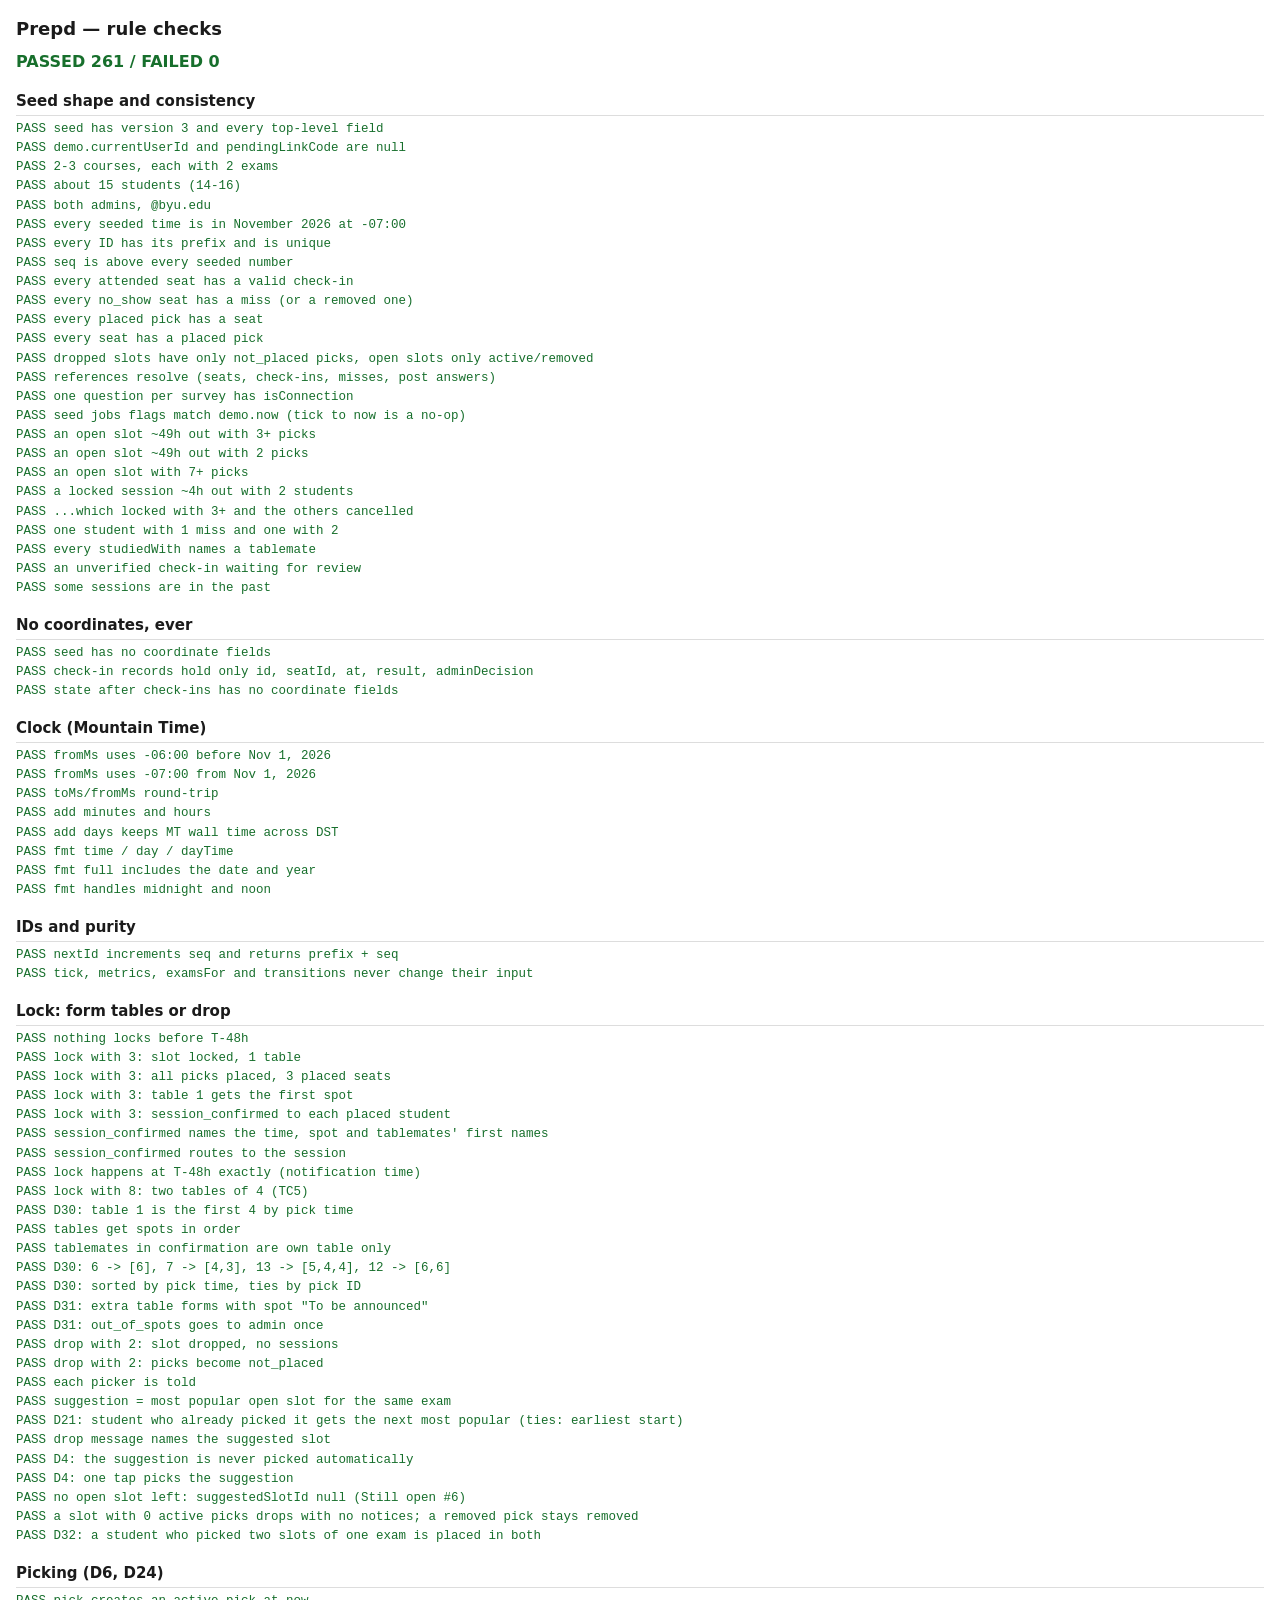
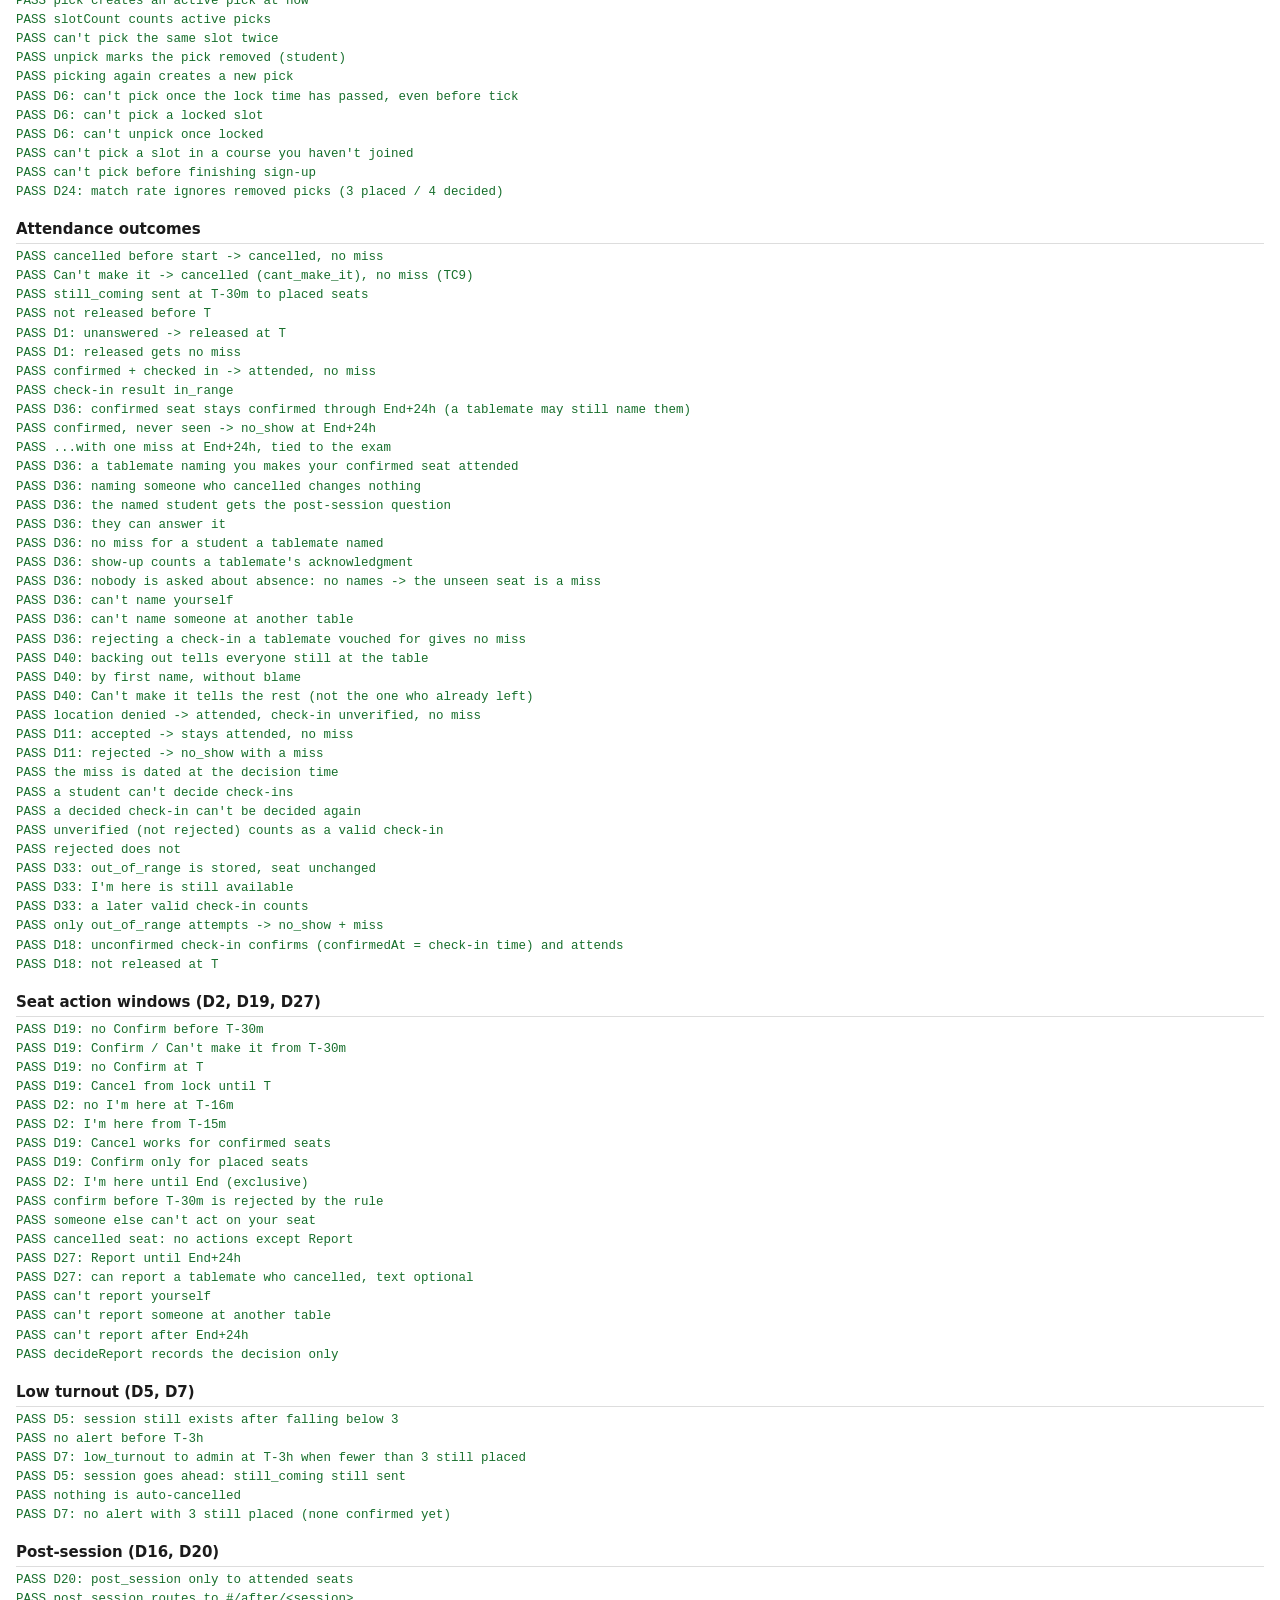
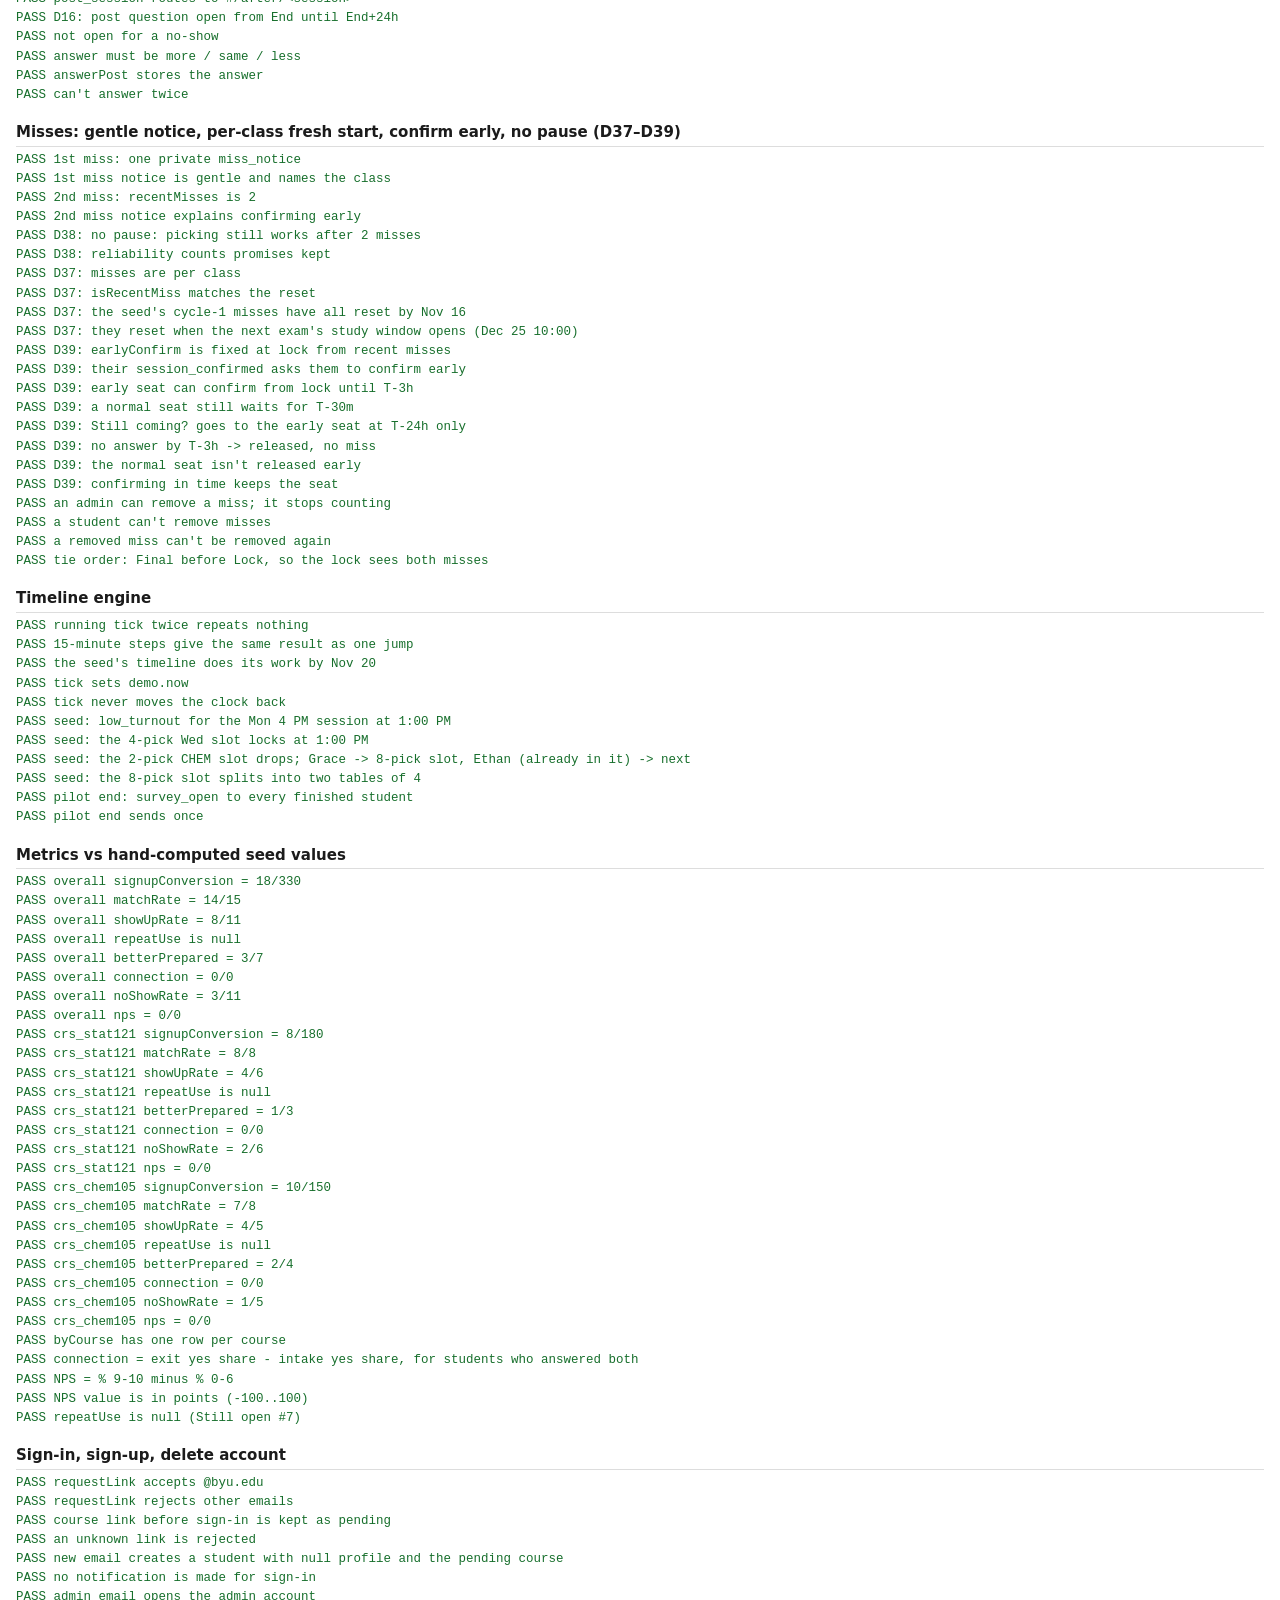
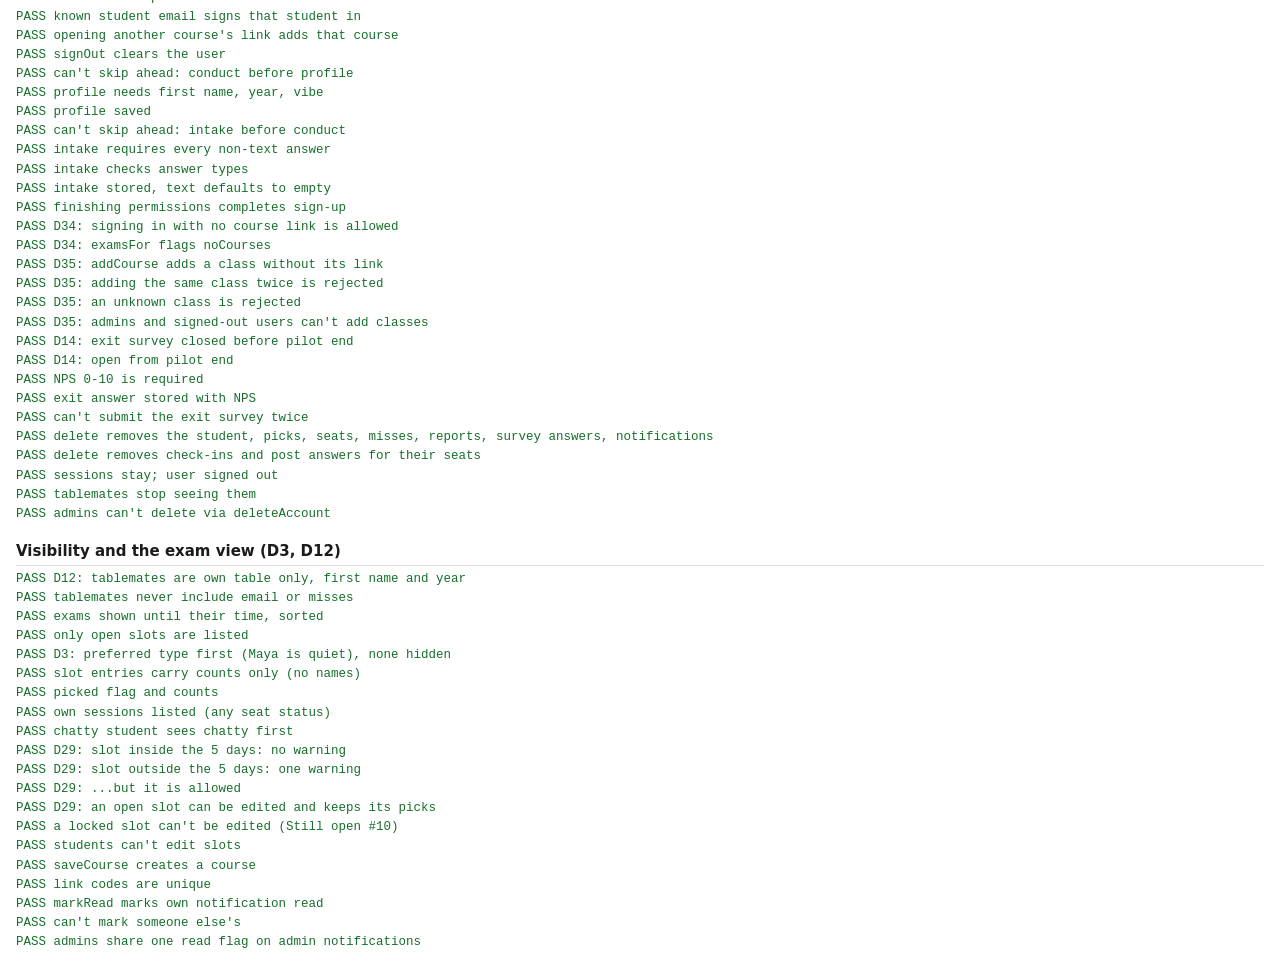
==== commit 15eb615b: "Rename to Prepd, add Sunset styling, sample ads and tester survey (D41, D42) Co-Authored-By: Claude " ====
--- a/tests.html
+++ b/tests.html
@@ -3,7 +3,7 @@
 <head>
 <meta charset="utf-8">
 <meta name="viewport" content="width=device-width, initial-scale=1">
-<title>StudyBuddy rule checks</title>
+<title>Prepd rule checks</title>
 <style>
   body { font: 14px/1.45 system-ui, -apple-system, "Segoe UI", sans-serif; margin: 16px; color: #1b1b1b; background: #fff; }
   h1 { font-size: 18px; margin: 0 0 4px; }
@@ -14,7 +14,7 @@
 </style>
 </head>
 <body>
-<h1>StudyBuddy — rule checks</h1>
+<h1>Prepd — rule checks</h1>
 <div id="summary">Running…</div>
 <div id="out"></div>
 
@@ -103,8 +103,8 @@
   section("Seed shape and consistency");
   safe("seed", function () {
     var s = SB.seed;
-    check("seed has version 2 and every top-level field", s.version === 2 && ["seq", "jobs", "demo", "settings", "admins",
-      "courses", "exams", "slots", "conductText", "surveys", "students", "picks", "sessions", "seats", "checkins", "misses",
+    check("seed has version 3 and every top-level field", s.version === 3 && ["seq", "jobs", "demo", "settings", "admins",
+      "courses", "exams", "slots", "conductText", "ads", "surveys", "students", "picks", "sessions", "seats", "checkins", "misses",
       "reports", "postAnswers", "surveyAnswers", "notifications"].every(function (k) { return k in s; }));
     eq("demo.currentUserId and pendingLinkCode are null", [s.demo.currentUserId, s.demo.pendingLinkCode], [null, null]);
     check("2-3 courses, each with 2 exams", s.courses.length >= 2 && s.courses.length <= 3 && s.courses.every(function (c) {
@@ -871,7 +871,7 @@
   var sum = document.getElementById("summary");
   sum.textContent = "PASSED " + passed + " / FAILED " + failed;
   sum.className = failed ? "fail" : "pass";
-  document.title = (failed ? "FAIL " : "PASS ") + passed + "/" + (passed + failed) + " — StudyBuddy rule checks";
+  document.title = (failed ? "FAIL " : "PASS ") + passed + "/" + (passed + failed) + " — Prepd rule checks";
 })();
 </script>
 </body>
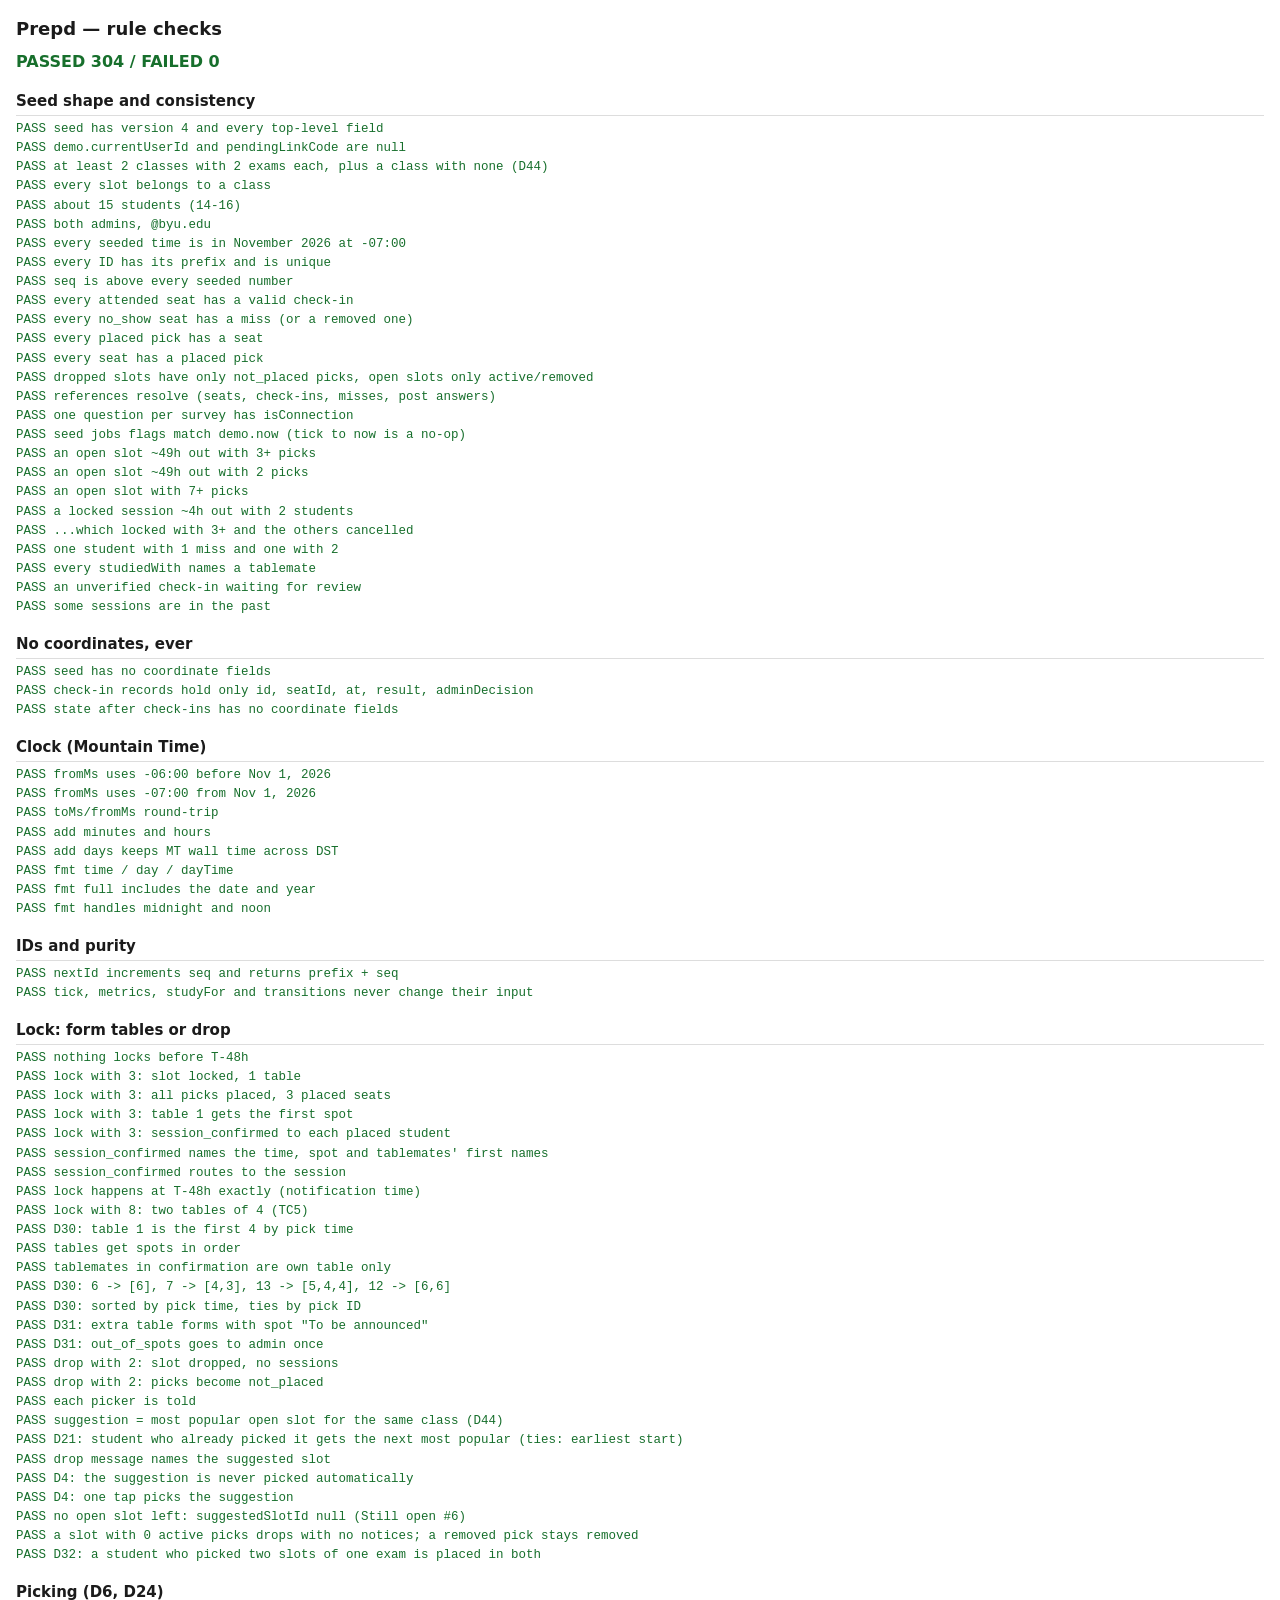
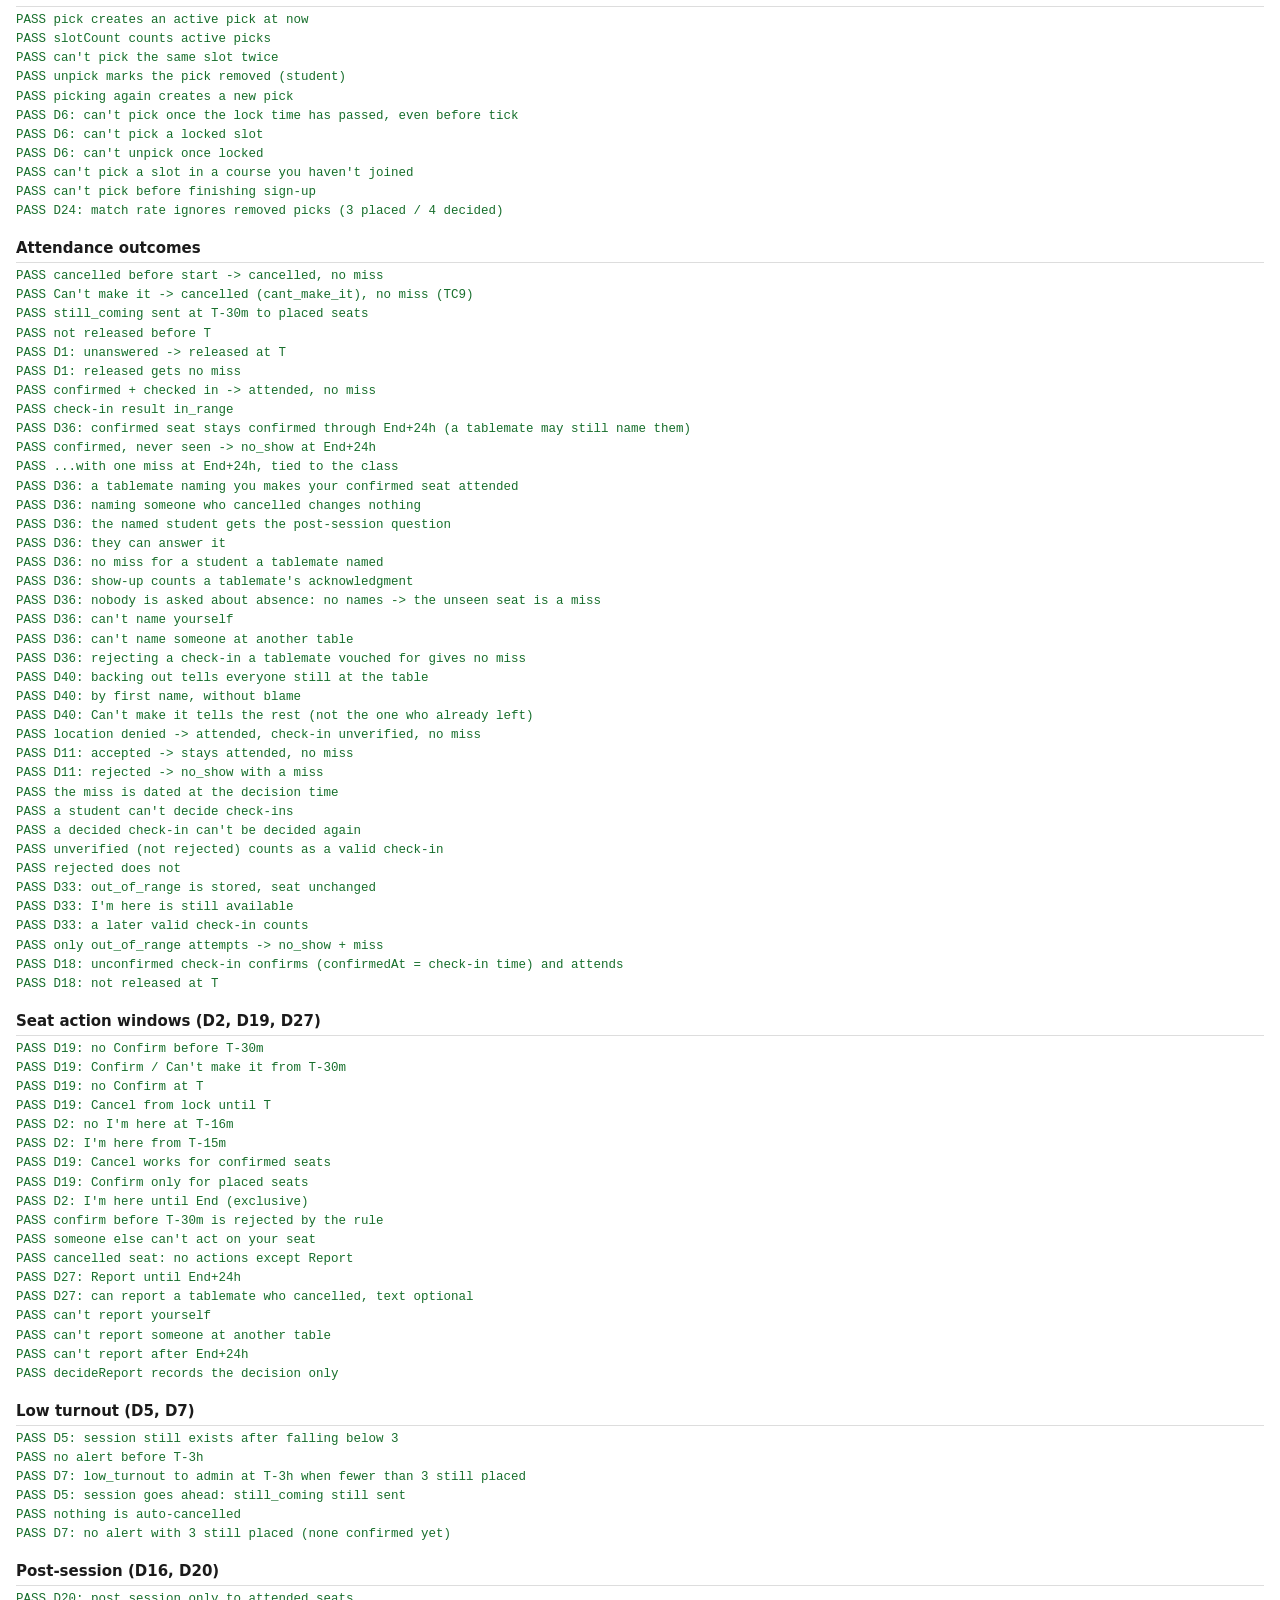
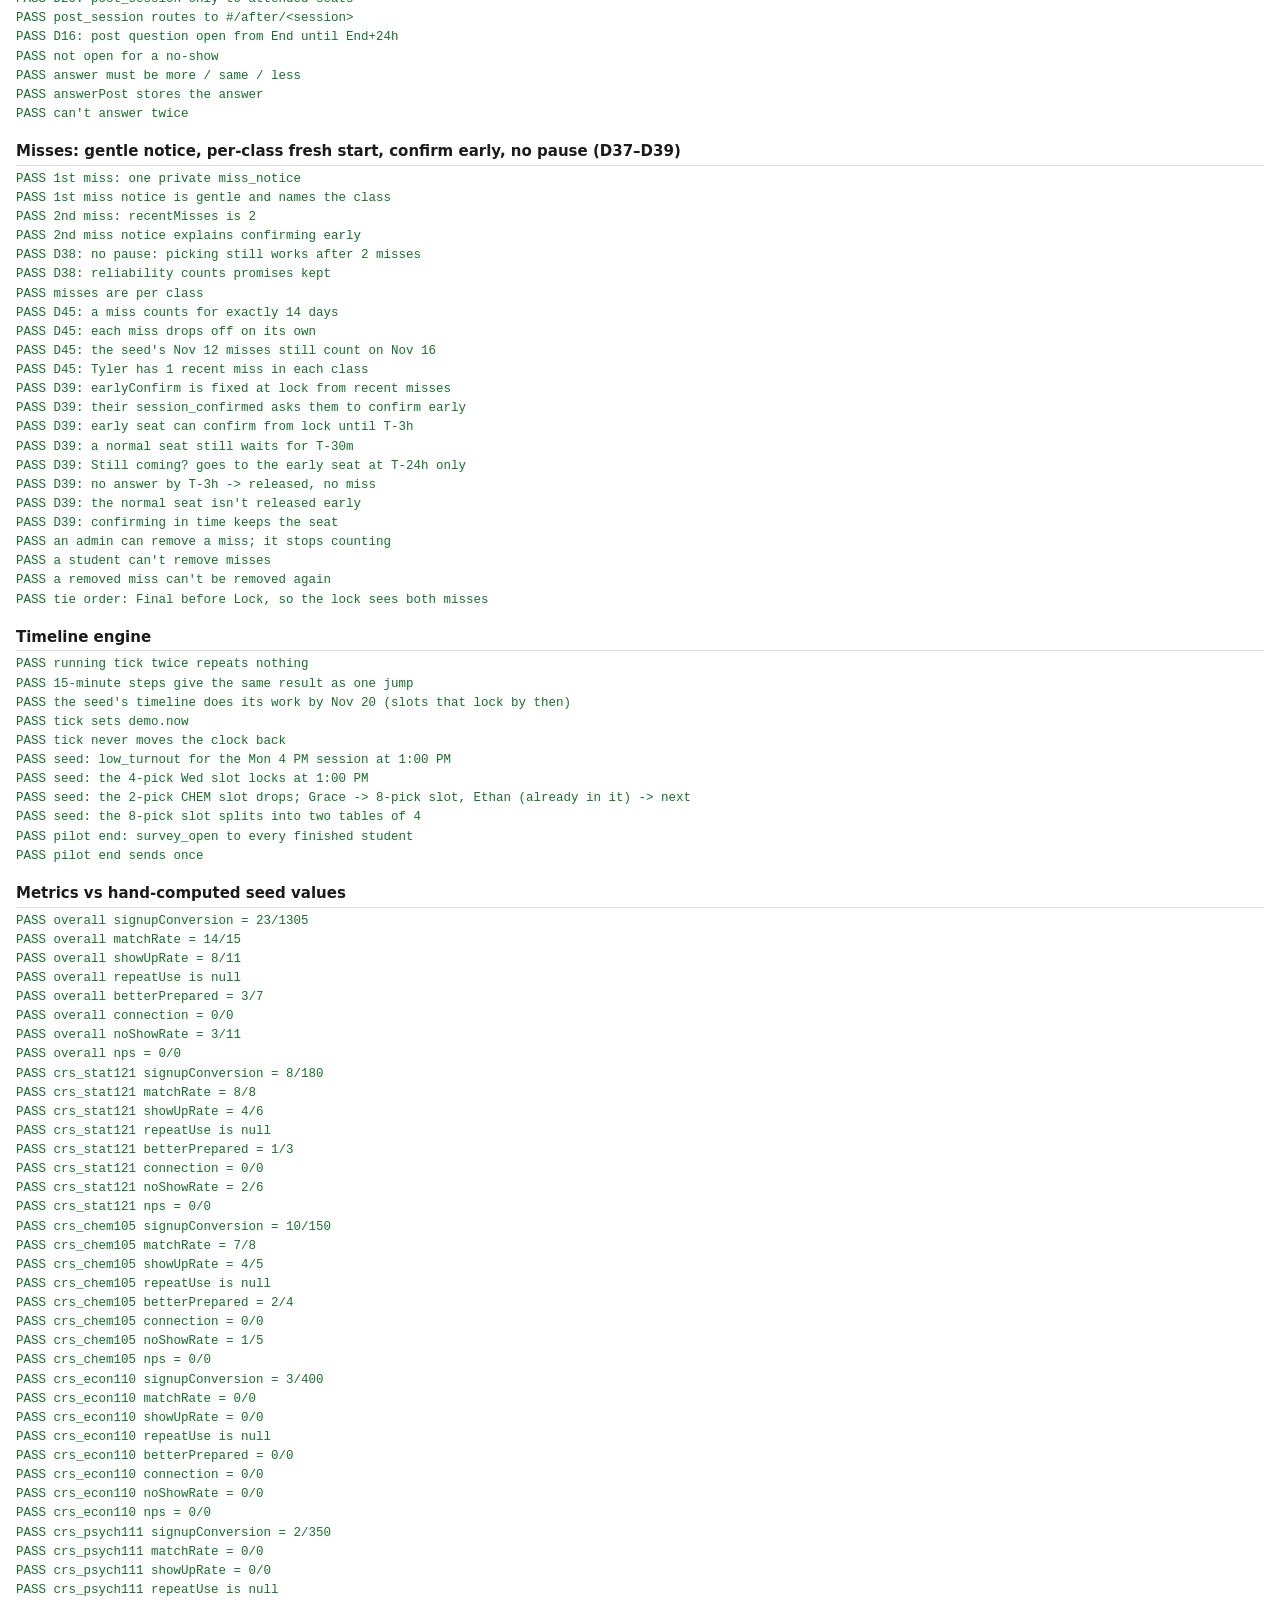
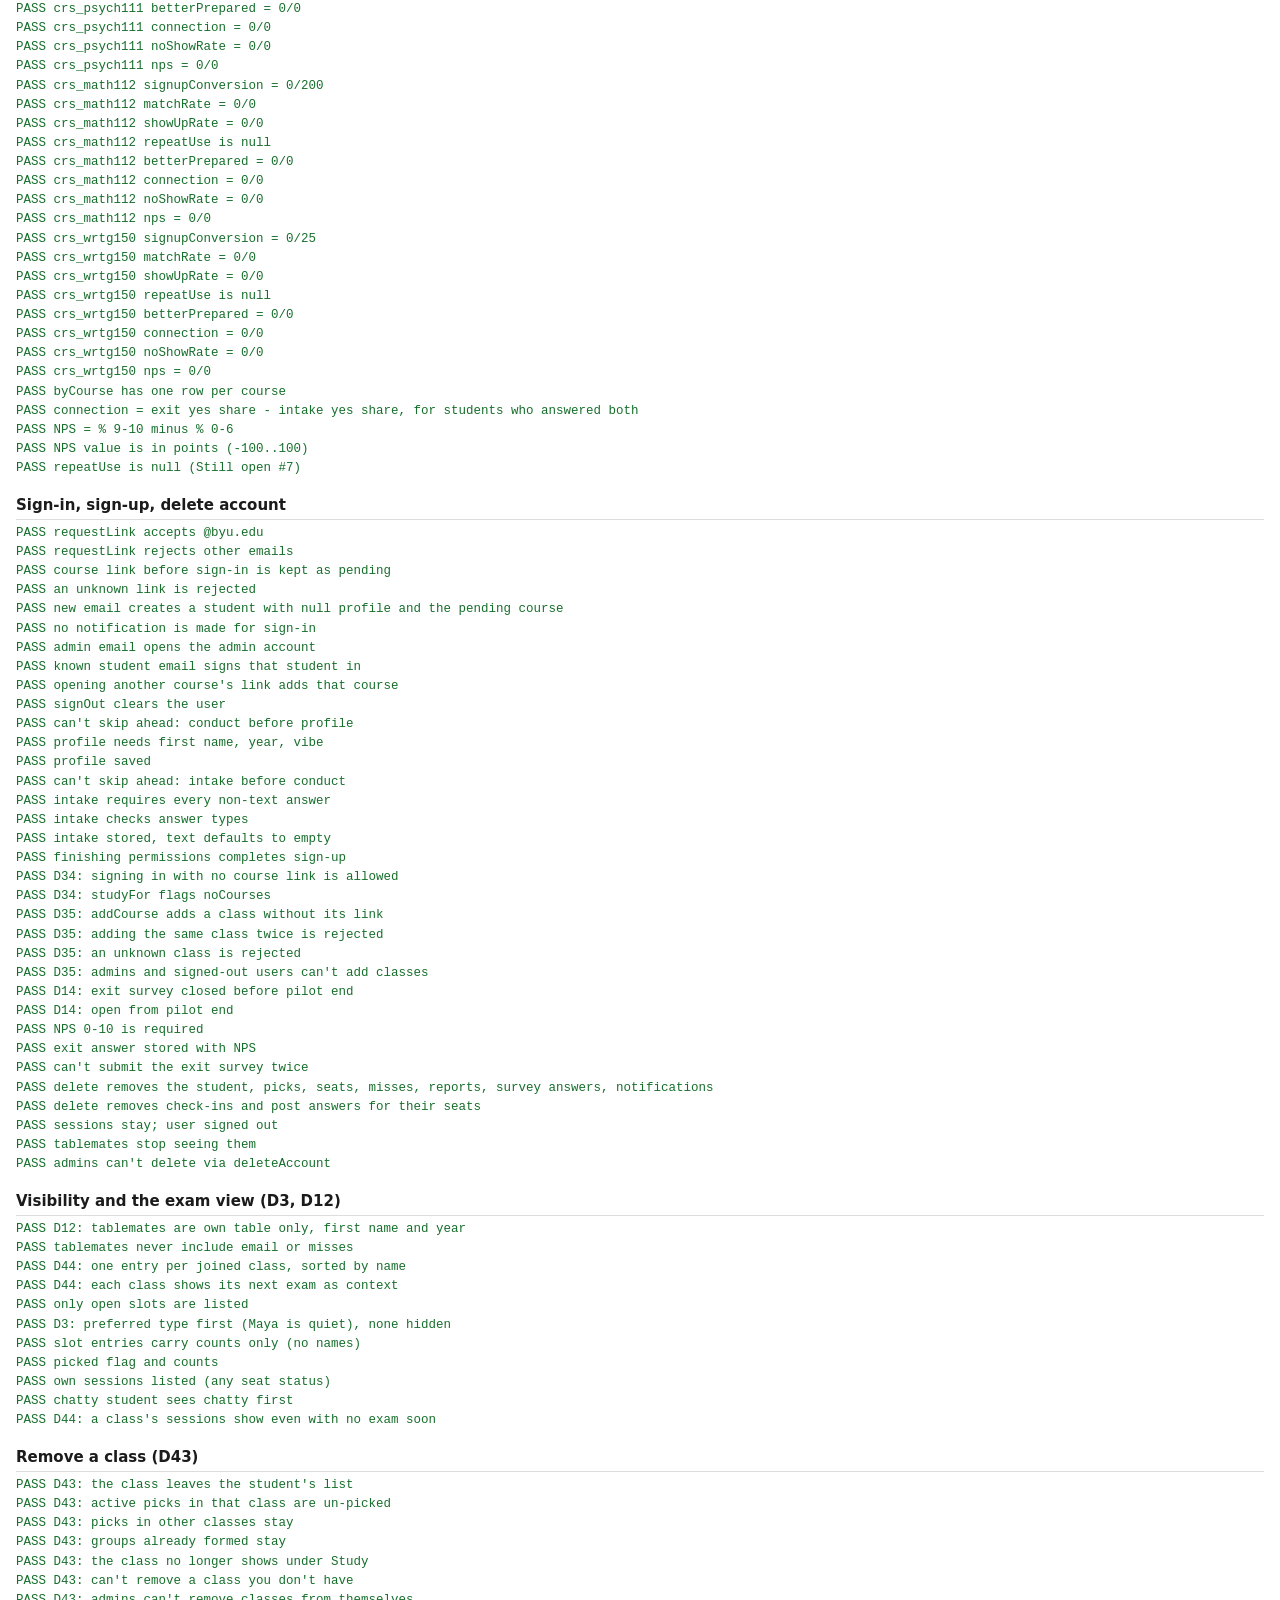
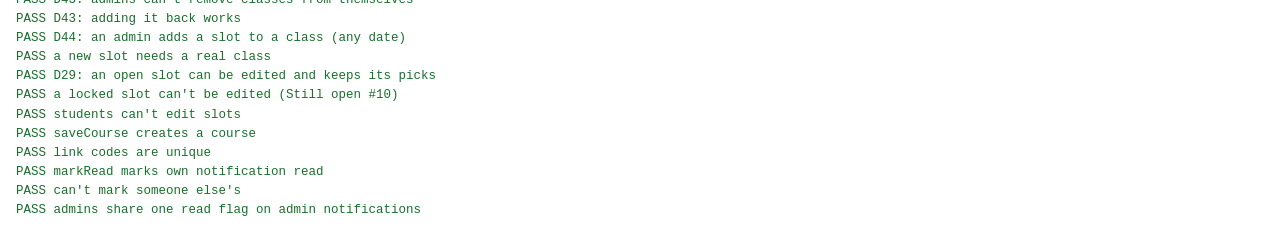
==== commit 95364b33: "Study sessions by class, survey fixes, remove a class (D43-D47) - Sessions belong to a class, not an" ====
--- a/tests.html
+++ b/tests.html
@@ -70,7 +70,7 @@
   // Slot starting at `start` (90 minutes long).
   function addSlot(st, id, start, opts) {
     opts = opts || {};
-    st.slots.push({ id: id, examId: opts.examId || "exm_x", start: start, end: addM(start, 90), place: "HBLL",
+    st.slots.push({ id: id, courseId: opts.courseId || "crs_x", start: start, end: addM(start, 90), place: "HBLL",
       spots: opts.spots || ["t1", "t2", "t3"], vibe: opts.vibe || "quiet", status: "open", jobs: { lockDone: false } });
   }
   // Picks by students 1..n (or a list), one minute apart starting Nov 9 00:00.
@@ -103,12 +103,14 @@
   section("Seed shape and consistency");
   safe("seed", function () {
     var s = SB.seed;
-    check("seed has version 3 and every top-level field", s.version === 3 && ["seq", "jobs", "demo", "settings", "admins",
+    check("seed has version 4 and every top-level field", s.version === 4 && ["seq", "jobs", "demo", "settings", "admins",
       "courses", "exams", "slots", "conductText", "ads", "surveys", "students", "picks", "sessions", "seats", "checkins", "misses",
       "reports", "postAnswers", "surveyAnswers", "notifications"].every(function (k) { return k in s; }));
     eq("demo.currentUserId and pendingLinkCode are null", [s.demo.currentUserId, s.demo.pendingLinkCode], [null, null]);
-    check("2-3 courses, each with 2 exams", s.courses.length >= 2 && s.courses.length <= 3 && s.courses.every(function (c) {
-      return s.exams.filter(function (e) { return e.courseId === c.id; }).length === 2; }));
+    check("at least 2 classes with 2 exams each, plus a class with none (D44)", s.courses.filter(function (c) {
+      return s.exams.filter(function (e) { return e.courseId === c.id; }).length === 2; }).length >= 2 &&
+      s.courses.some(function (c) { return !s.exams.some(function (e) { return e.courseId === c.id; }); }));
+    check("every slot belongs to a class", s.slots.every(function (sl) { return !!byId(s.courses, sl.courseId) && !("examId" in sl); }));
     check("about 15 students (14-16)", s.students.length >= 14 && s.students.length <= 16, s.students.length);
     eq("both admins, @byu.edu", s.admins.map(function (a) { return /@byu\.edu$/.test(a.email); }), [true, true]);
 
@@ -156,7 +158,7 @@
     check("references resolve (seats, check-ins, misses, post answers)",
       s.seats.every(function (x) { return byId(s.sessions, x.sessionId) && byId(s.students, x.studentId); }) &&
       s.checkins.every(function (c) { return byId(s.seats, c.seatId); }) &&
-      s.misses.every(function (k) { return byId(s.seats, k.seatId) && byId(s.students, k.studentId) && byId(s.exams, k.examId); }) &&
+      s.misses.every(function (k) { return byId(s.seats, k.seatId) && byId(s.students, k.studentId) && byId(s.courses, k.courseId); }) &&
       s.postAnswers.every(function (a) { return byId(s.seats, a.seatId); }));
     check("one question per survey has isConnection", ["intake", "exit"].every(function (k) {
       return s.surveys[k].filter(function (q) { return q.isConnection; }).length === 1; }));
@@ -244,9 +246,9 @@
     var seedBefore = JSON.stringify(SB.seed);
     R.tick(SB.seed, T("30T23:00"));
     R.metrics(SB.seed);
-    R.examsFor(SB.seed, SB.seed.demo.now, "stu_maya");
+    R.studyFor(SB.seed, SB.seed.demo.now, "stu_maya");
     R.pick(SB.seed, SB.seed.demo.now, "stu_priya", "slt_stat121_m2_wed");
-    check("tick, metrics, examsFor and transitions never change their input", JSON.stringify(SB.seed) === seedBefore);
+    check("tick, metrics, studyFor and transitions never change their input", JSON.stringify(SB.seed) === seedBefore);
   });
 
   // ================= LOCK =================
@@ -306,8 +308,8 @@
     addSlot(st, "slt_pop", T("13T16:00"));   // 3 picks
     addSlot(st, "slt_mid", T("13T18:00"));   // 2 picks
     addSlot(st, "slt_early", T("13T12:00")); // 2 picks, earlier than slt_mid
-    addSlot(st, "slt_other", T("13T10:00"), { examId: "exm_other" });
-    st.exams.push({ id: "exm_other", courseId: "crs_x", name: "Other", at: T("20T10:00") });
+    addSlot(st, "slt_other", T("13T10:00"), { courseId: "crs_other" });
+    st.courses.push({ id: "crs_other", name: "OTHER 101", section: "001", linkCode: "other-101", enrolled: 5 });
     addPicks(st, "slt_other", [7, 8, 9, 10, 11]);
     addPicks(st, "slt_drop", [1, 2]);
     addPicks(st, "slt_pop", [2, 5, 6]);
@@ -318,7 +320,7 @@
     eq("drop with 2: picks become not_placed", st.picks.filter(function (p) { return p.slotId === "slt_drop"; }).map(function (p) { return p.status; }), ["not_placed", "not_placed"]);
     var d = notes(st, "slot_dropped");
     eq("each picker is told", d.map(function (n) { return n.to; }), ["stu_1", "stu_2"]);
-    eq("suggestion = most popular open slot for the same exam", d[0].suggestedSlotId, "slt_pop");
+    eq("suggestion = most popular open slot for the same class (D44)", d[0].suggestedSlotId, "slt_pop");
     eq("D21: student who already picked it gets the next most popular (ties: earliest start)", d[1].suggestedSlotId, "slt_early");
     check("drop message names the suggested slot", /Fri, Nov 13 · 4:00 PM/.test(d[0].text), d[0].text);
     eq("D4: the suggestion is never picked automatically", st.picks.filter(function (p) { return p.studentId === "stu_1" && p.status === "active"; }).length, 0);
@@ -418,8 +420,8 @@
     st = R.tick(st, S_FINAL);
     var x = seatOf(st, "slt_s", "stu_1");
     eq("confirmed, never seen -> no_show at End+24h", x.status, "no_show");
-    eq("...with one miss at End+24h, tied to the exam", st.misses.map(function (k) { return [k.studentId, k.seatId, k.examId, k.at]; }),
-      [["stu_1", x.id, "exm_x", S_FINAL]]);
+    eq("...with one miss at End+24h, tied to the class", st.misses.map(function (k) { return [k.studentId, k.seatId, k.courseId, k.at]; }),
+      [["stu_1", x.id, "crs_x", S_FINAL]]);
   });
   safe("D36", function () {
     var st = lockedFixture(4); st = R.tick(st, addM(S_START, -30));
@@ -602,8 +604,6 @@
   }
   safe("misses", function () {
     var st = fixture();
-    st.exams[0].at = "2026-12-20T10:00:00-07:00";
-    st.exams.push({ id: "exm_y", courseId: "crs_x", name: "Final", at: "2026-12-30T10:00:00-07:00" });
     st.courses.push({ id: "crs_z", name: "OTHER 200", section: "001", linkCode: "other-001", enrolled: 10 });
     addSlot(st, "slt_1", T("12T10:00")); addSlot(st, "slt_2", T("13T13:00")); // each after the last miss is final
     addSlot(st, "slt_3", T("17T12:00"));   // locks Nov 15 12:00, after both misses are final
@@ -624,13 +624,17 @@
     check("D38: no pause: picking still works after 2 misses", R.canPick(two, T("14T15:00"), "stu_1", "slt_late") &&
       !R.pick(two, T("14T15:00"), "stu_1", "slt_late").error);
     eq("D38: reliability counts promises kept", R.reliability(two, "stu_1"), { shownUp: 0, promised: 2 });
-    eq("D37: misses are per class", R.recentMisses(two, T("14T15:00"), "stu_1", "crs_z"), 0);
-    eq("D37: isRecentMiss matches the reset", [R.isRecentMiss(two, T("14T15:00"), two.misses[0].id),
-      R.isRecentMiss(two, "2026-12-25T10:00:00-07:00", two.misses[0].id)], [true, false]);
+    eq("misses are per class", R.recentMisses(two, T("14T15:00"), "stu_1", "crs_z"), 0);
+    var DAY = 86400000, k0 = two.misses[0], k1 = two.misses[1];
+    function at(k, plusMs) { return C.fromMs(C.toMs(k.at) + plusMs); }
+    eq("D45: a miss counts for exactly 14 days", [R.isRecentMiss(two, at(k0, 14 * DAY - 60000), k0.id),
+      R.isRecentMiss(two, at(k0, 14 * DAY), k0.id)], [true, false]);
+    eq("D45: each miss drops off on its own", [R.recentMisses(two, at(k0, 14 * DAY), "stu_1", "crs_x"),
+      R.recentMisses(two, at(k1, 14 * DAY), "stu_1", "crs_x")], [1, 0]);
     var seedMisses = SB.seed.misses.map(function (k) { return R.isRecentMiss(SB.seed, SB.seed.demo.now, k.id); });
-    eq("D37: the seed's cycle-1 misses have all reset by Nov 16", seedMisses, [false, false, false]);
-    eq("D37: they reset when the next exam's study window opens (Dec 25 10:00)",
-      [R.recentMisses(two, "2026-12-25T09:59:00-07:00", "stu_1", "crs_x"), R.recentMisses(two, "2026-12-25T10:00:00-07:00", "stu_1", "crs_x")], [2, 0]);
+    eq("D45: the seed's Nov 12 misses still count on Nov 16", seedMisses, [true, true, true]);
+    eq("D45: Tyler has 1 recent miss in each class", [R.recentMisses(SB.seed, SB.seed.demo.now, "stu_tyler", "crs_chem105"),
+      R.recentMisses(SB.seed, SB.seed.demo.now, "stu_tyler", "crs_stat121")], [1, 1]);
 
     // Lock of slt_3: stu_1 must confirm early, stu_2 doesn't
     var L = R.tick(two, T("15T12:00"));
@@ -680,7 +684,7 @@
     var stepped = SB.seed, t = SB.seed.demo.now;
     while (C.toMs(t) < C.toMs(later)) { t = C.add(t, { minutes: 15 }); stepped = R.tick(stepped, t); }
     eq("15-minute steps give the same result as one jump", stepped, once);
-    check("the seed's timeline does its work by Nov 20", once.slots.filter(function (s) { return s.status === "open"; }).length === 0 &&
+    check("the seed's timeline does its work by Nov 20 (slots that lock by then)", once.slots.filter(function (s) { return s.status === "open" && C.toMs(s.start) - 48 * 3600000 <= C.toMs(later); }).length === 0 &&
       once.sessions.every(function (s) { return s.jobs.endDone; }));
     eq("tick sets demo.now", once.demo.now, later);
     var back = R.tick(once, SB.seed.demo.now);
@@ -760,7 +764,7 @@
     var known = run(R.openLink(s, s.demo.now, null, byId(s.students, "stu_jake").email));
     eq("known student email signs that student in", known.demo.currentUserId, "stu_jake");
     var j = run(R.joinCourse(known, s.demo.now, "stu_jake", "chem105-002"));
-    eq("opening another course's link adds that course", byId(j.students, "stu_jake").courseIds, ["crs_stat121", "crs_chem105"]);
+    eq("opening another course's link adds that course", byId(j.students, "stu_jake").courseIds, ["crs_stat121", "crs_psych111", "crs_chem105"]);
     eq("signOut clears the user", run(R.signOut(j, s.demo.now, "stu_jake")).demo.currentUserId, null);
 
     var u = n.demo.currentUserId, now = s.demo.now;
@@ -781,7 +785,7 @@
     eq("finishing permissions completes sign-up", byId(st.students, u).onboarding, { profile: true, conduct: true, intake: true, permissions: true });
     check("D34: signing in with no course link is allowed", !R.openLink(s, now, null, "solo@byu.edu").error);
     var solo = run(R.openLink(s, now, null, "solo@byu.edu"));
-    eq("D34: examsFor flags noCourses", R.examsFor(solo, now, solo.demo.currentUserId).noCourses, true);
+    eq("D34: studyFor flags noCourses", R.studyFor(solo, now, solo.demo.currentUserId).noCourses, true);
     var added = run(R.addCourse(solo, now, solo.demo.currentUserId, "crs_stat121"));
     eq("D35: addCourse adds a class without its link", byId(added.students, solo.demo.currentUserId).courseIds, ["crs_stat121"]);
     check("D35: adding the same class twice is rejected", /already/.test(R.addCourse(added, now, solo.demo.currentUserId, "crs_stat121").error || ""));
@@ -826,33 +830,54 @@
       { studentId: "stu_ben", firstName: "Ben", year: "Junior" },
       { studentId: "stu_grace", firstName: "Grace", year: "Junior" }]);
     eq("tablemates never include email or misses", tm.every(function (m) { return Object.keys(m).join() === "studentId,firstName,year"; }), true);
-    var ex = R.examsFor(s, s.demo.now, "stu_maya");
-    eq("exams shown until their time, sorted", ex.exams.map(function (e) { return e.exam.id; }), ["exm_stat121_m2", "exm_chem105_m2"]);
-    var slotIds = ex.exams[0].slots.map(function (x) { return x.slot.id; });
+    var ex = R.studyFor(s, s.demo.now, "stu_maya");
+    eq("D44: one entry per joined class, sorted by name", ex.classes.map(function (e) { return e.course.id; }), ["crs_chem105", "crs_stat121"]);
+    eq("D44: each class shows its next exam as context", ex.classes.map(function (e) { return e.nextExam && e.nextExam.id; }),
+      ["exm_chem105_m2", "exm_stat121_m2"]);
+    var stat = ex.classes[1];
+    var slotIds = stat.slots.map(function (x) { return x.slot.id; });
     eq("only open slots are listed", slotIds.sort(), ["slt_stat121_m2_thu", "slt_stat121_m2_wed"]);
-    eq("D3: preferred type first (Maya is quiet), none hidden", ex.exams[0].slots.map(function (x) { return [x.slot.vibe, x.preferred]; }),
+    eq("D3: preferred type first (Maya is quiet), none hidden", stat.slots.map(function (x) { return [x.slot.vibe, x.preferred]; }),
       [["quiet", true], ["chatty", false]]);
-    eq("slot entries carry counts only (no names)", Object.keys(ex.exams[0].slots[0]).sort(), ["canPick", "count", "picked", "preferred", "slot"]);
-    eq("picked flag and counts", ex.exams[0].slots.map(function (x) { return [x.count, x.picked]; }), [[2, false], [4, true]]);
+    eq("slot entries carry counts only (no names)", Object.keys(stat.slots[0]).sort(), ["canPick", "count", "picked", "preferred", "slot"]);
+    eq("picked flag and counts", stat.slots.map(function (x) { return [x.count, x.picked]; }), [[2, false], [4, true]]);
     eq("own sessions listed (any seat status)", ex.sessions.map(function (x) { return [x.session.id, x.seat.status]; }),
       [["ses_stat121_m1_tue_1", "attended"], ["ses_stat121_m2_mon_1", "placed"]]);
-    var j = R.examsFor(s, s.demo.now, "stu_jake");
-    eq("chatty student sees chatty first", j.exams[0].slots.map(function (x) { return x.slot.vibe; }), ["chatty", "quiet"]);
-  });
-  safe("slotWarnings", function () {
+    var j = R.studyFor(s, s.demo.now, "stu_jake");
+    var jStat = j.classes.filter(function (e) { return e.course.id === "crs_stat121"; })[0];
+    eq("chatty student sees chatty first", jStat.slots.map(function (x) { return x.slot.vibe; }), ["chatty", "quiet"]);
+    var w = R.studyFor(s, s.demo.now, "stu_jake").classes.filter(function (e) { return e.course.id === "crs_psych111"; })[0];
+    eq("D44: a class's sessions show even with no exam soon", [w.slots.length > 0, w.nextExam && w.nextExam.id], [true, "exm_psych111_e3"]);
+  });
+  section("Remove a class (D43)");
+  safe("removeCourse", function () {
+    var s = SB.seed, now = s.demo.now;
+    var r = run(R.removeCourse(s, now, "stu_maya", "crs_stat121"));
+    var maya = byId(r.students, "stu_maya");
+    eq("D43: the class leaves the student's list", maya.courseIds, ["crs_chem105"]);
+    eq("D43: active picks in that class are un-picked", byId(r.picks, "pck_stat121_m2_wed_maya").status, "removed");
+    eq("D43: picks in other classes stay", byId(r.picks, "pck_chem105_m2_thu_maya").status, "active");
+    eq("D43: groups already formed stay", byId(r.seats, "set_stat121_m2_mon_1_maya").status, "placed");
+    eq("D43: the class no longer shows under Study", R.studyFor(r, now, "stu_maya").classes.map(function (e) { return e.course.id; }), ["crs_chem105"]);
+    check("D43: can't remove a class you don't have", !!R.removeCourse(r, now, "stu_maya", "crs_stat121").error);
+    check("D43: admins can't remove classes from themselves", !!R.removeCourse(s, now, "adm_ella", "crs_stat121").error);
+    var back = run(R.addCourse(r, now, "stu_maya", "crs_stat121"));
+    eq("D43: adding it back works", byId(back.students, "stu_maya").courseIds.indexOf("crs_stat121") >= 0, true);
+  });
+  safe("adminSlots", function () {
     var s = SB.seed;
-    eq("D29: slot inside the 5 days: no warning", R.slotWarnings(s, byId(s.slots, "slt_stat121_m2_wed")), []);
-    var far = copy(byId(s.slots, "slt_stat121_m2_wed")); far.start = T("02T10:00"); far.end = T("02T11:30");
-    eq("D29: slot outside the 5 days: one warning", R.slotWarnings(s, far).length, 1);
-    var r = R.saveSlot(s, s.demo.now, "adm_ella", { examId: "exm_stat121_m2", start: far.start, end: far.end, place: "HBLL", spots: ["a"], vibe: "quiet" });
-    check("D29: ...but it is allowed", !r.error && r.state.slots.length === s.slots.length + 1);
+    var far = { start: T("02T10:00"), end: T("02T11:30") };
+    var r = R.saveSlot(s, s.demo.now, "adm_ella", { courseId: "crs_wrtg150", start: far.start, end: far.end, place: "HBLL", spots: ["a"], vibe: "quiet" });
+    check("D44: an admin adds a slot to a class (any date)", !r.error && r.state.slots.length === s.slots.length + 1 &&
+      r.state.slots[r.state.slots.length - 1].courseId === "crs_wrtg150");
+    check("a new slot needs a real class", !!R.saveSlot(s, s.demo.now, "adm_ella", { courseId: "crs_nope", start: far.start, end: far.end, place: "x", spots: [], vibe: "quiet" }).error);
     var e = R.saveSlot(s, s.demo.now, "adm_ella", { id: "slt_stat121_m2_wed", start: T("18T14:00"), end: T("18T15:30"), place: "JFSB", spots: ["x"], vibe: "quiet" });
     check("D29: an open slot can be edited and keeps its picks", !e.error && byId(e.state.slots, "slt_stat121_m2_wed").place === "JFSB" &&
       e.state.picks.filter(function (p) { return p.slotId === "slt_stat121_m2_wed" && p.status === "active"; }).length === 4);
     check("a locked slot can't be edited (Still open #10)", !!R.saveSlot(s, s.demo.now, "adm_ella", { id: "slt_stat121_m2_mon", start: T("16T16:00"), end: T("16T17:30"), place: "x", spots: [], vibe: "quiet" }).error);
-    check("students can't edit slots", !!R.saveSlot(s, s.demo.now, "stu_maya", { examId: "exm_stat121_m2", start: far.start, end: far.end, place: "x", spots: [], vibe: "quiet" }).error);
+    check("students can't edit slots", !!R.saveSlot(s, s.demo.now, "stu_maya", { courseId: "crs_stat121", start: far.start, end: far.end, place: "x", spots: [], vibe: "quiet" }).error);
     var c = R.saveCourse(s, s.demo.now, "adm_ash", { name: "PSYCH 111", section: "001", linkCode: "psych111-001", enrolled: 200 });
-    check("saveCourse creates a course", !c.error && c.state.courses.length === 3);
+    check("saveCourse creates a course", !c.error && c.state.courses.length === s.courses.length + 1);
     check("link codes are unique", !!R.saveCourse(s, s.demo.now, "adm_ash", { name: "X", section: "1", linkCode: "stat121-003", enrolled: 1 }).error);
   });
   safe("markRead", function () {
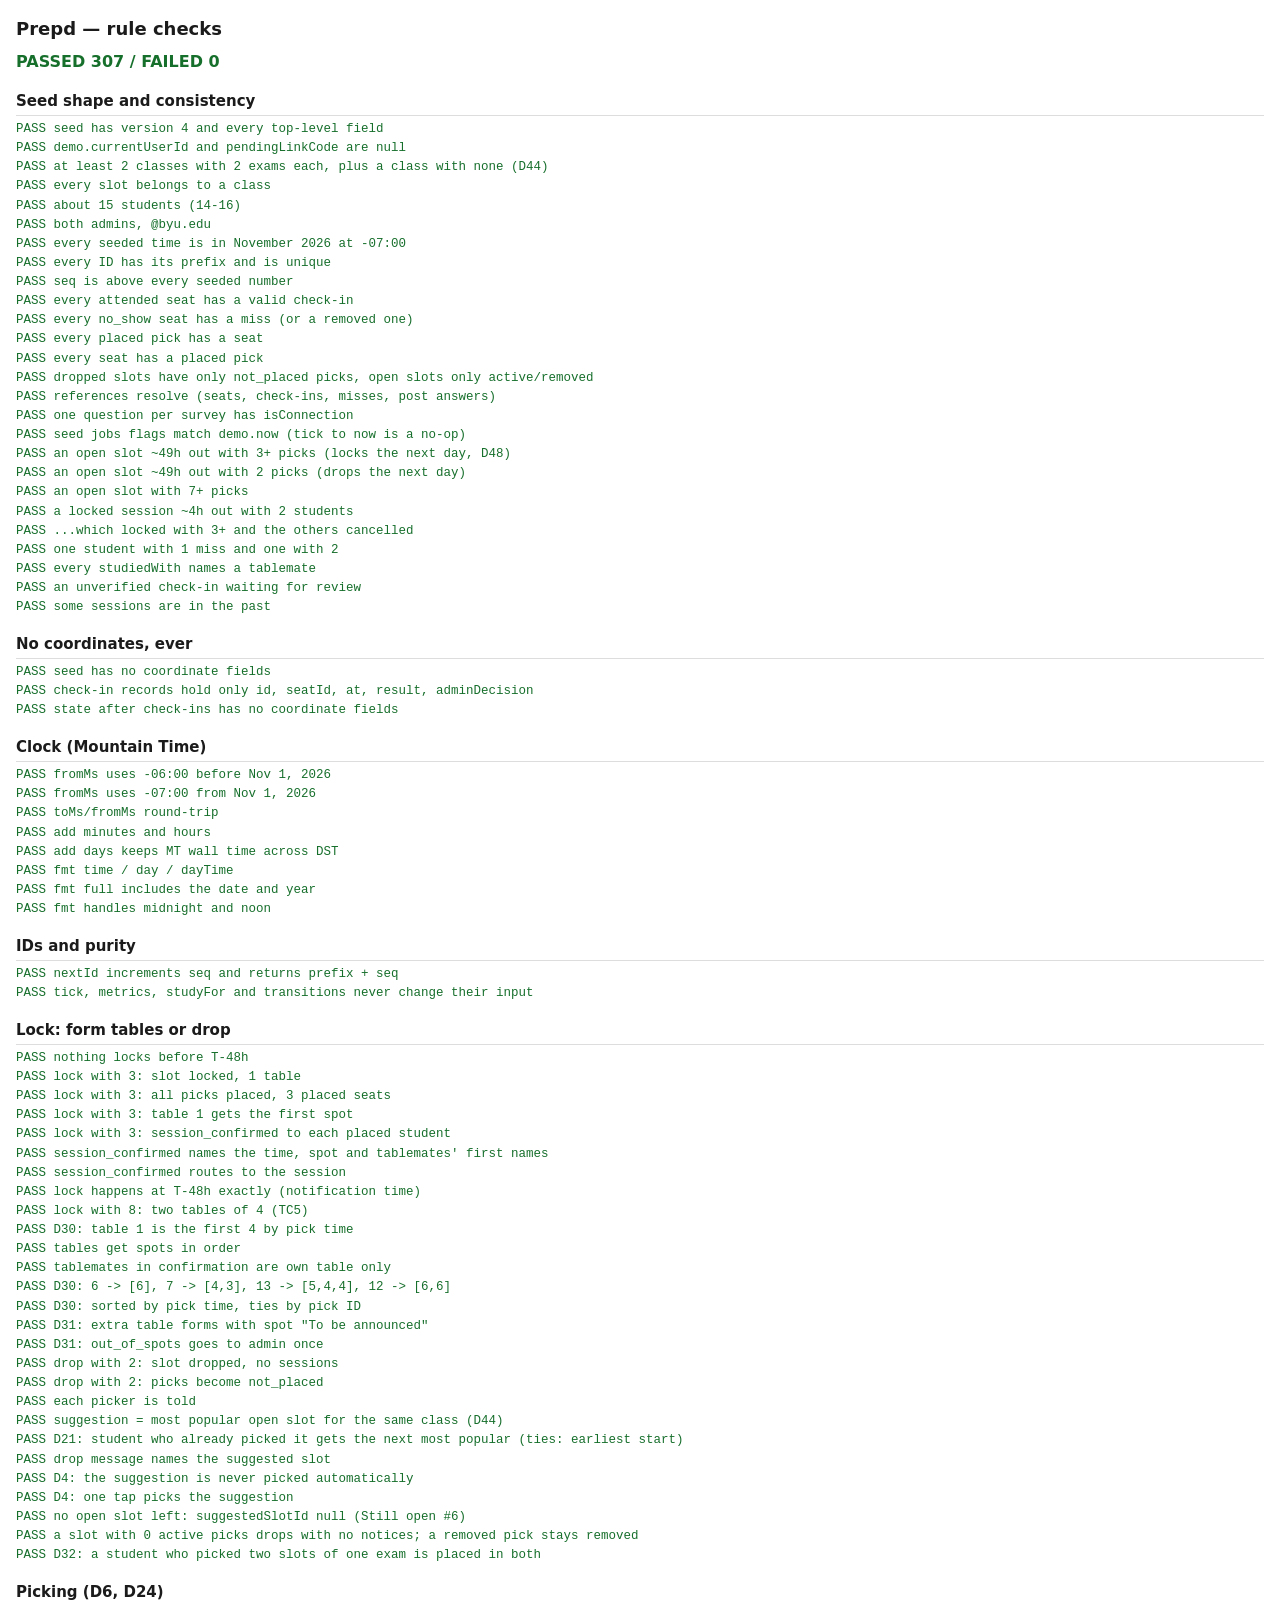
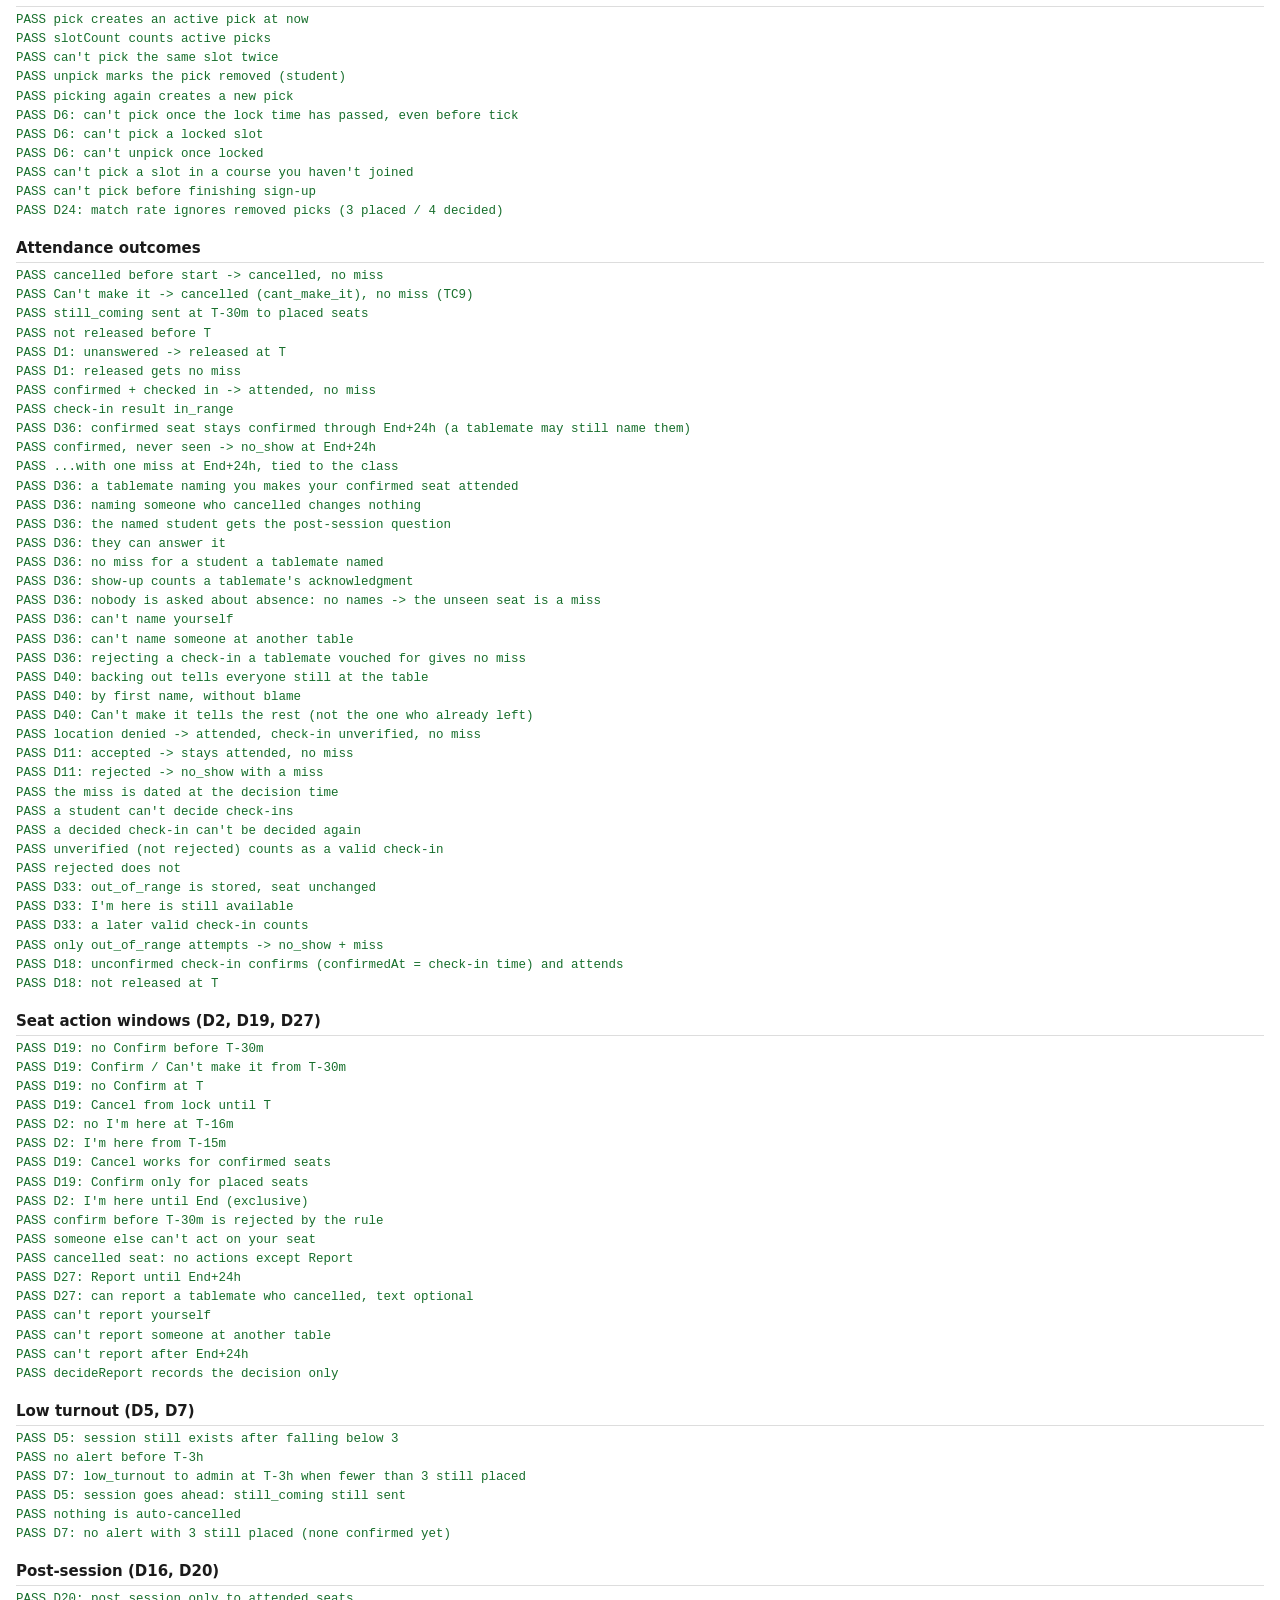
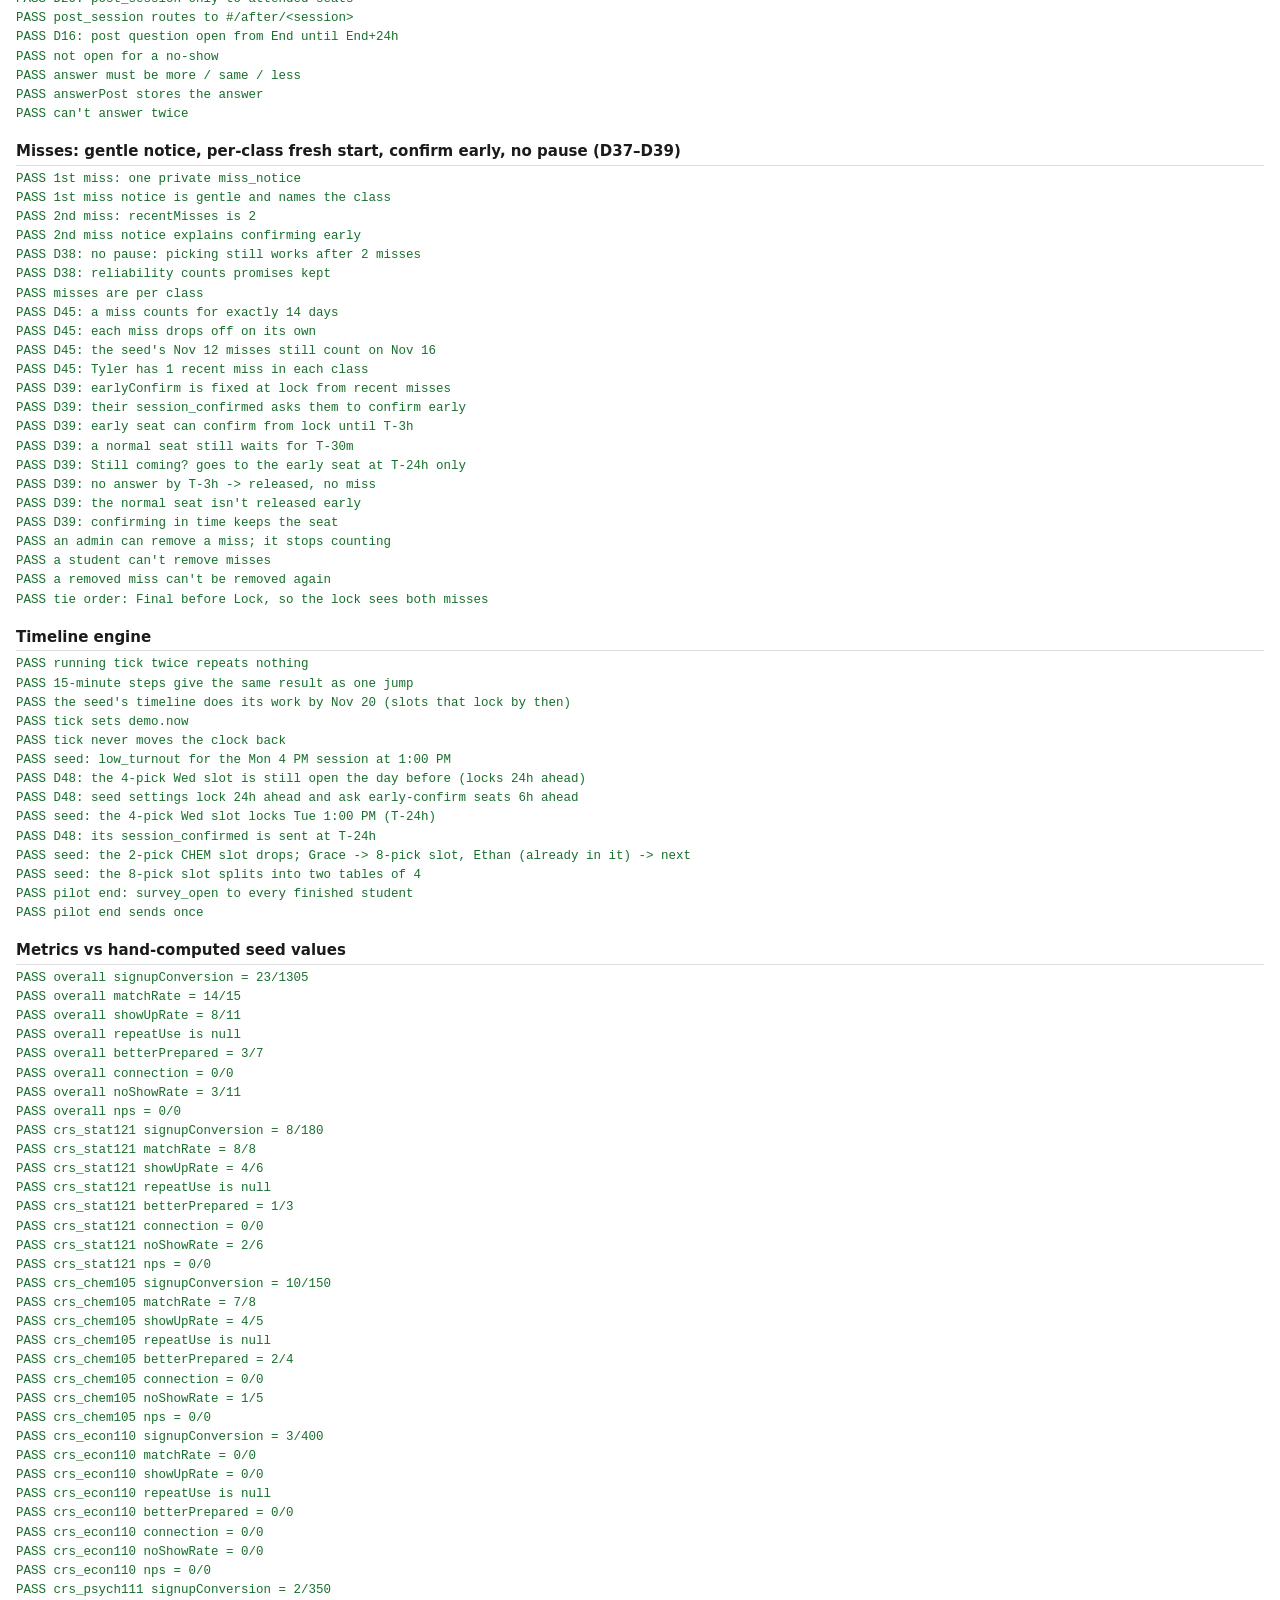
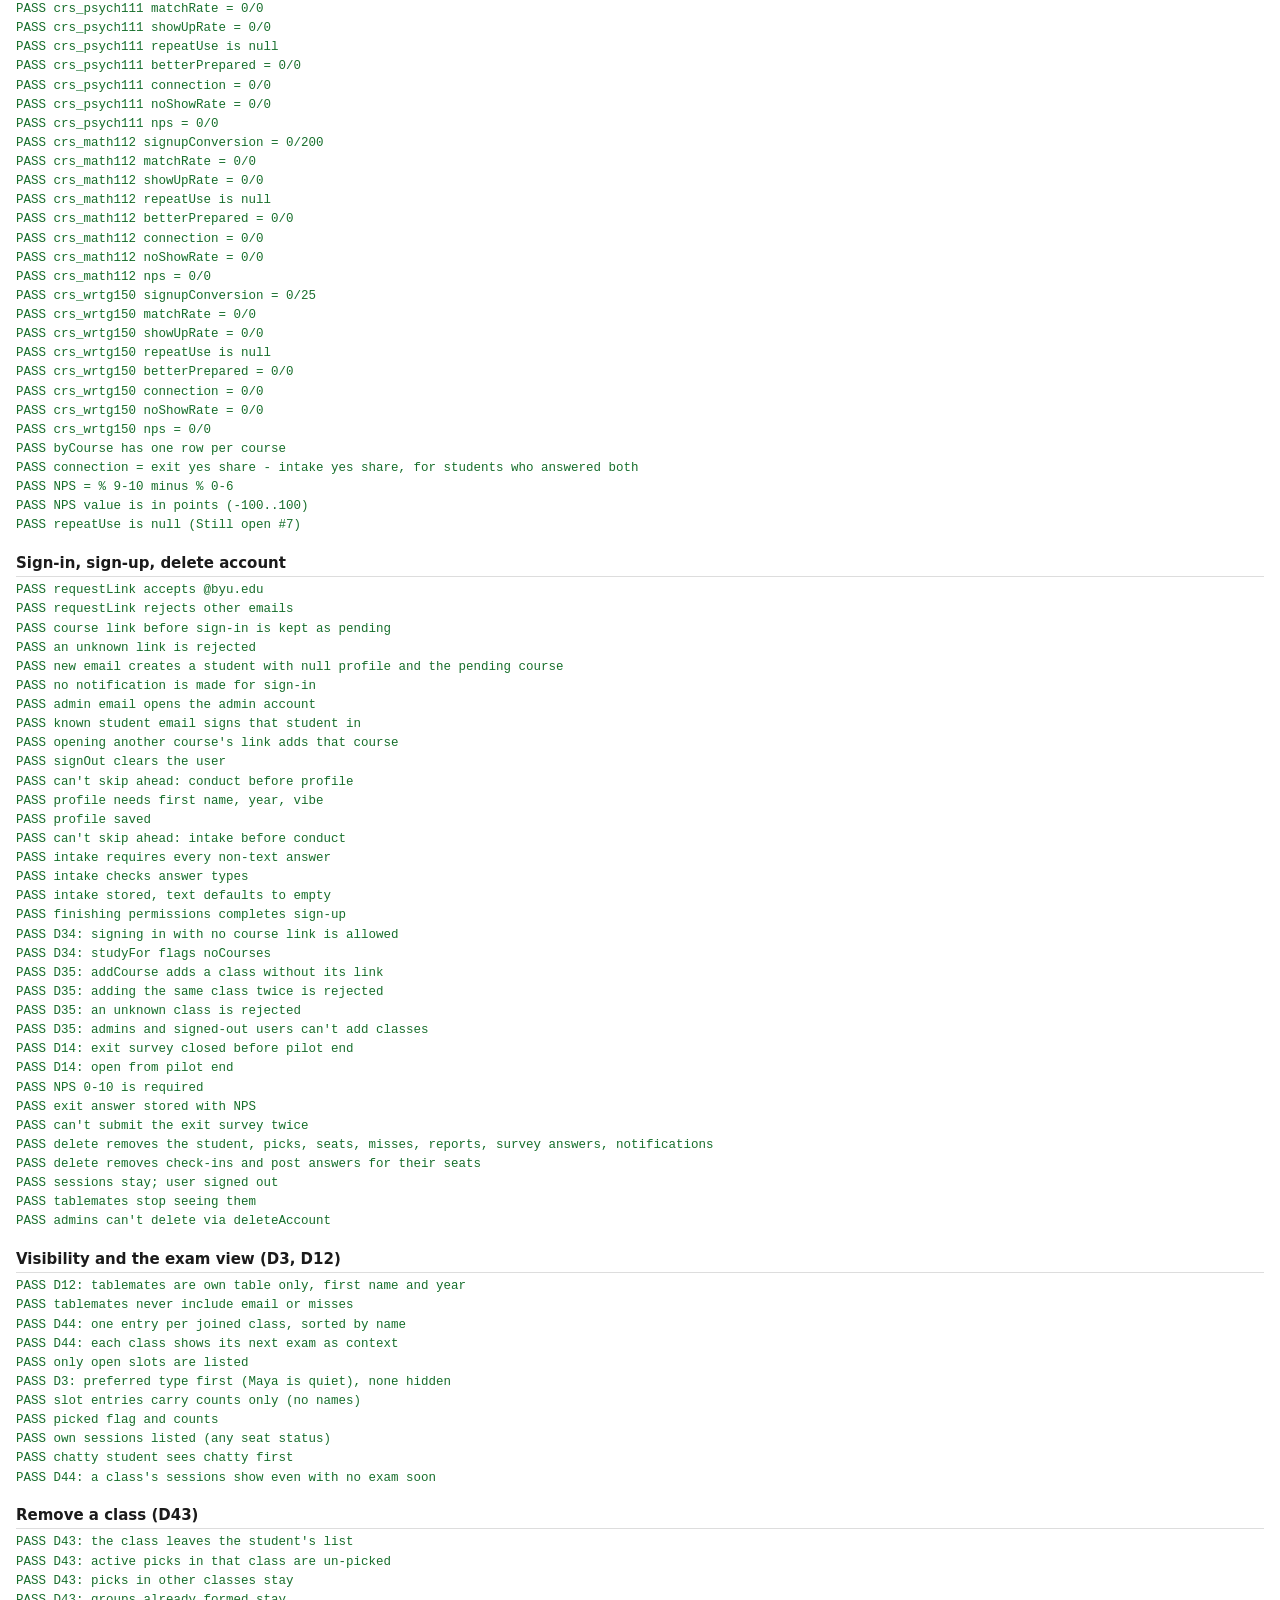
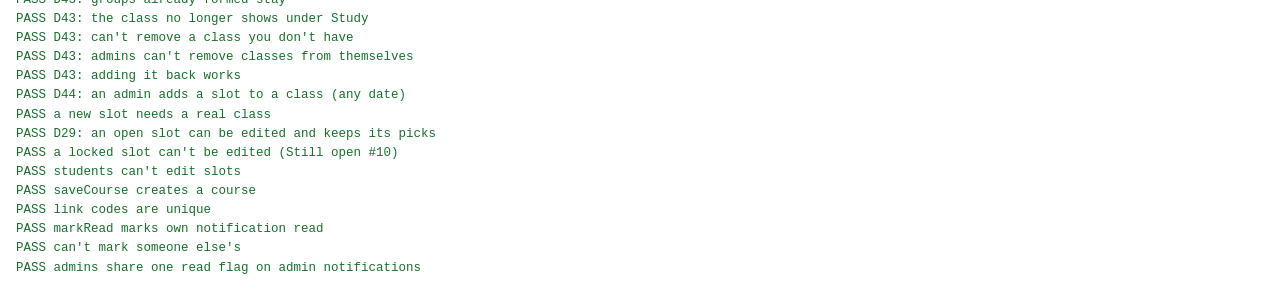
==== commit f9155bfb: "Lock slots 24h before start, ask early-confirm at T-6h (D48) Co-Authored-By: Claude Opus 5.5 <norepl" ====
--- a/tests.html
+++ b/tests.html
@@ -57,6 +57,8 @@
     st.jobs = { surveyOpenSent: false };
     st.demo = { now: T("10T09:00"), currentUserId: null, location: "in_range", pendingLinkCode: null };
     st.settings.pilotEnd = T("30T12:00");
+    // Rule tests pin their own timing (lock at T-48h, early ask at T-24h); the seed uses 24h and 6h (D48).
+    st.settings.lockHoursBefore = 48; st.settings.earlyConfirmAskHoursBefore = 24;
     st.courses = [{ id: "crs_x", name: "TEST 101: Fixture", section: "001", linkCode: "test-001", enrolled: 50 }];
     st.exams = [{ id: "exm_x", courseId: "crs_x", name: "Exam", at: T("20T10:00") }];
     st.slots = []; st.students = []; st.picks = []; st.sessions = []; st.seats = []; st.checkins = [];
@@ -171,8 +173,8 @@
     var now = C.toMs(s.demo.now), H = 3600000;
     function picksOn(id, st) { return s.picks.filter(function (p) { return p.slotId === id && p.status === (st || "active"); }).length; }
     var open49 = s.slots.filter(function (sl) { var d = (C.toMs(sl.start) - now) / H; return sl.status === "open" && d > 48 && d <= 50; });
-    check("an open slot ~49h out with 3+ picks", open49.some(function (sl) { return picksOn(sl.id) >= 3; }));
-    check("an open slot ~49h out with 2 picks", open49.some(function (sl) { return picksOn(sl.id) === 2; }));
+    check("an open slot ~49h out with 3+ picks (locks the next day, D48)", open49.some(function (sl) { return picksOn(sl.id) >= 3; }));
+    check("an open slot ~49h out with 2 picks (drops the next day)", open49.some(function (sl) { return picksOn(sl.id) === 2; }));
     check("an open slot with 7+ picks", s.slots.some(function (sl) { return sl.status === "open" && picksOn(sl.id) >= 7; }));
     var low = s.sessions.filter(function (ses) {
       var sl = byId(s.slots, ses.slotId), d = (C.toMs(sl.start) - now) / H;
@@ -684,7 +686,7 @@
     var stepped = SB.seed, t = SB.seed.demo.now;
     while (C.toMs(t) < C.toMs(later)) { t = C.add(t, { minutes: 15 }); stepped = R.tick(stepped, t); }
     eq("15-minute steps give the same result as one jump", stepped, once);
-    check("the seed's timeline does its work by Nov 20 (slots that lock by then)", once.slots.filter(function (s) { return s.status === "open" && C.toMs(s.start) - 48 * 3600000 <= C.toMs(later); }).length === 0 &&
+    check("the seed's timeline does its work by Nov 20 (slots that lock by then)", once.slots.filter(function (s) { return s.status === "open" && C.toMs(s.start) - SB.seed.settings.lockHoursBefore * 3600000 <= C.toMs(later); }).length === 0 &&
       once.sessions.every(function (s) { return s.jobs.endDone; }));
     eq("tick sets demo.now", once.demo.now, later);
     var back = R.tick(once, SB.seed.demo.now);
@@ -694,12 +696,16 @@
     var st = R.tick(SB.seed, T("16T13:00"));
     var lt = notes(st, "low_turnout");
     eq("seed: low_turnout for the Mon 4 PM session at 1:00 PM", [lt.length, lt[0] && lt[0].sessionId], [1, "ses_stat121_m2_mon_1"]);
-    eq("seed: the 4-pick Wed slot locks at 1:00 PM", byId(st.slots, "slt_stat121_m2_wed").status, "locked");
-    st = R.tick(st, T("16T13:30"));
+    eq("D48: the 4-pick Wed slot is still open the day before (locks 24h ahead)", byId(st.slots, "slt_stat121_m2_wed").status, "open");
+    eq("D48: seed settings lock 24h ahead and ask early-confirm seats 6h ahead", [SB.seed.settings.lockHoursBefore, SB.seed.settings.earlyConfirmAskHoursBefore], [24, 6]);
+    st = R.tick(st, T("17T13:00"));
+    eq("seed: the 4-pick Wed slot locks Tue 1:00 PM (T-24h)", byId(st.slots, "slt_stat121_m2_wed").status, "locked");
+    eq("D48: its session_confirmed is sent at T-24h", notes(st, "session_confirmed").filter(function (n) { return n.slotId === "slt_stat121_m2_wed"; })[0].at, T("17T13:00"));
+    st = R.tick(st, T("17T13:30"));
     var d = notes(st, "slot_dropped").filter(function (n) { return n.slotId === "slt_chem105_m2_wed"; });
     eq("seed: the 2-pick CHEM slot drops; Grace -> 8-pick slot, Ethan (already in it) -> next", d.map(function (n) { return [n.to, n.suggestedSlotId]; }),
       [["stu_grace", "slt_chem105_m2_thu"], ["stu_ethan", "slt_chem105_m2_thueve"]]);
-    st = R.tick(st, T("17T16:00"));
+    st = R.tick(st, T("18T16:00"));
     var ses = st.sessions.filter(function (s) { return s.slotId === "slt_chem105_m2_thu"; });
     eq("seed: the 8-pick slot splits into two tables of 4", ses.map(function (s) { return [s.spot, st.seats.filter(function (x) { return x.sessionId === s.id; }).length]; }),
       [["table 4", 4], ["table 5", 4]]);
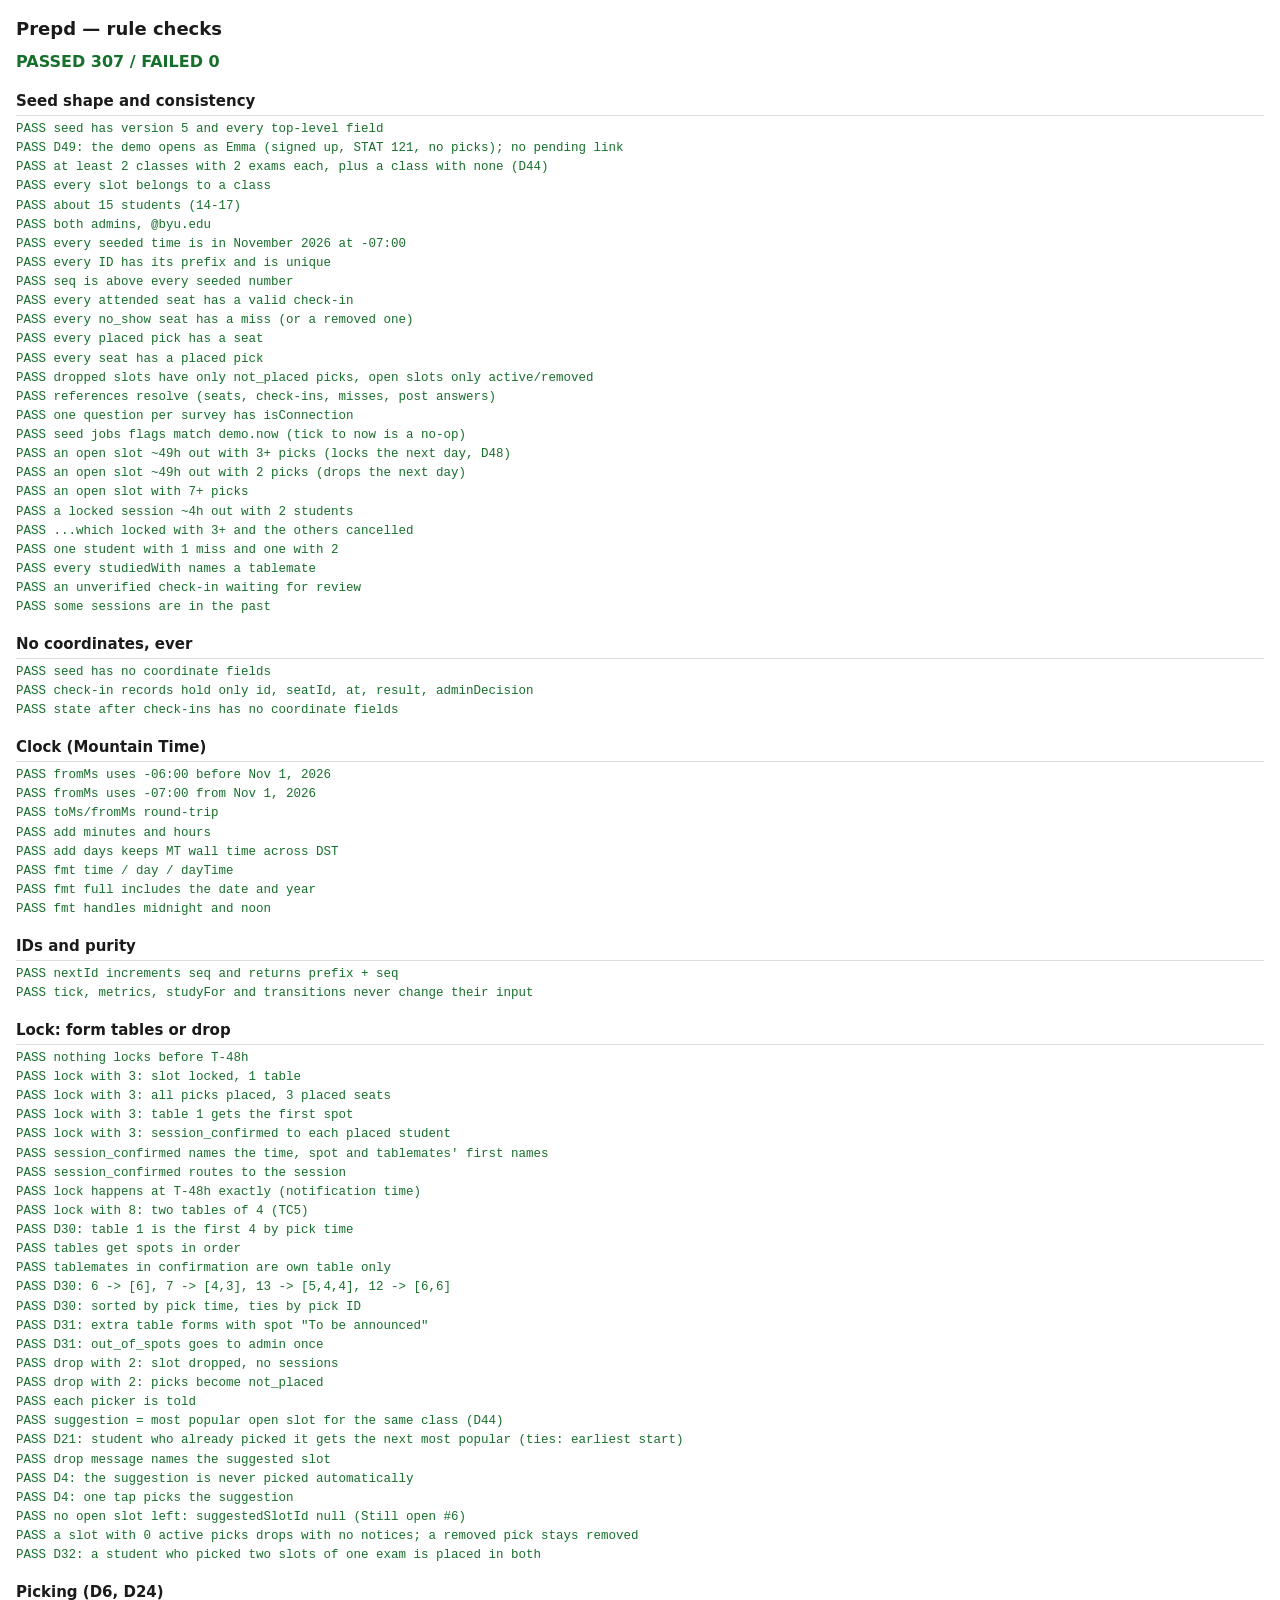
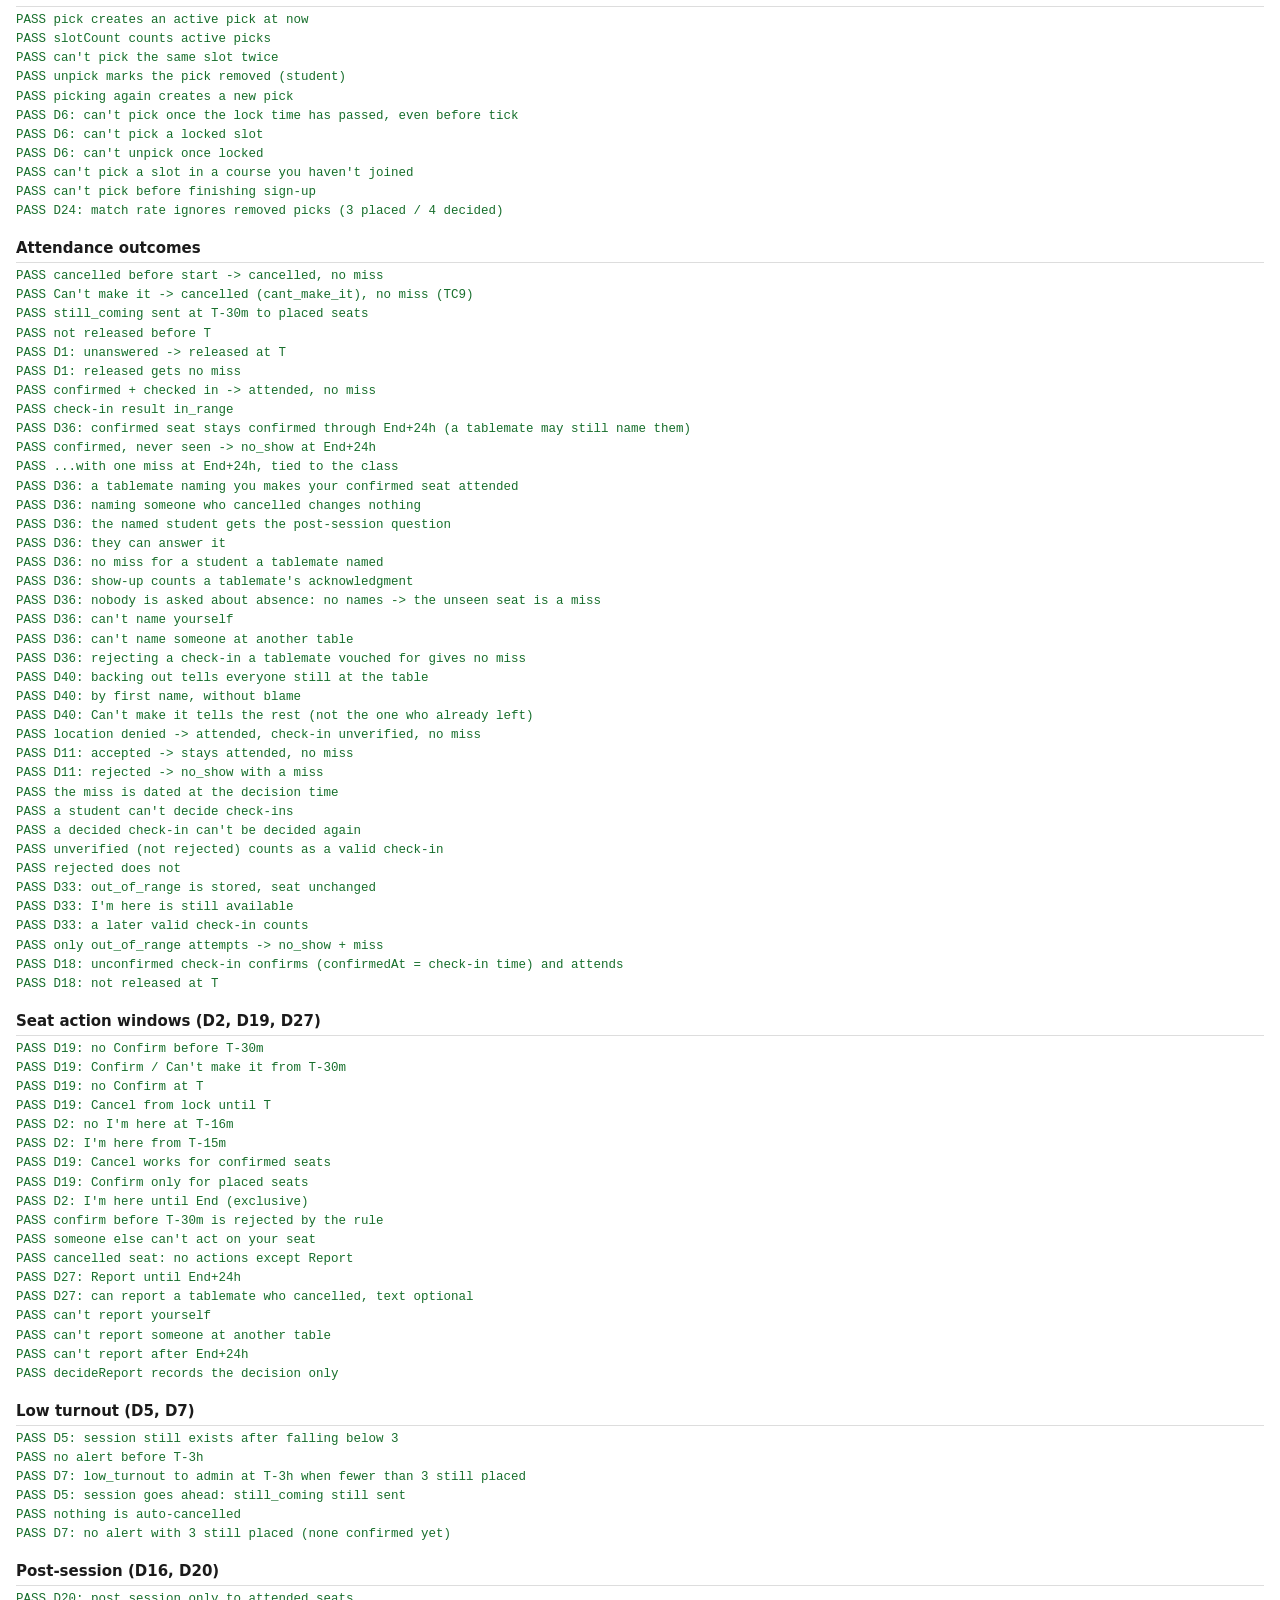
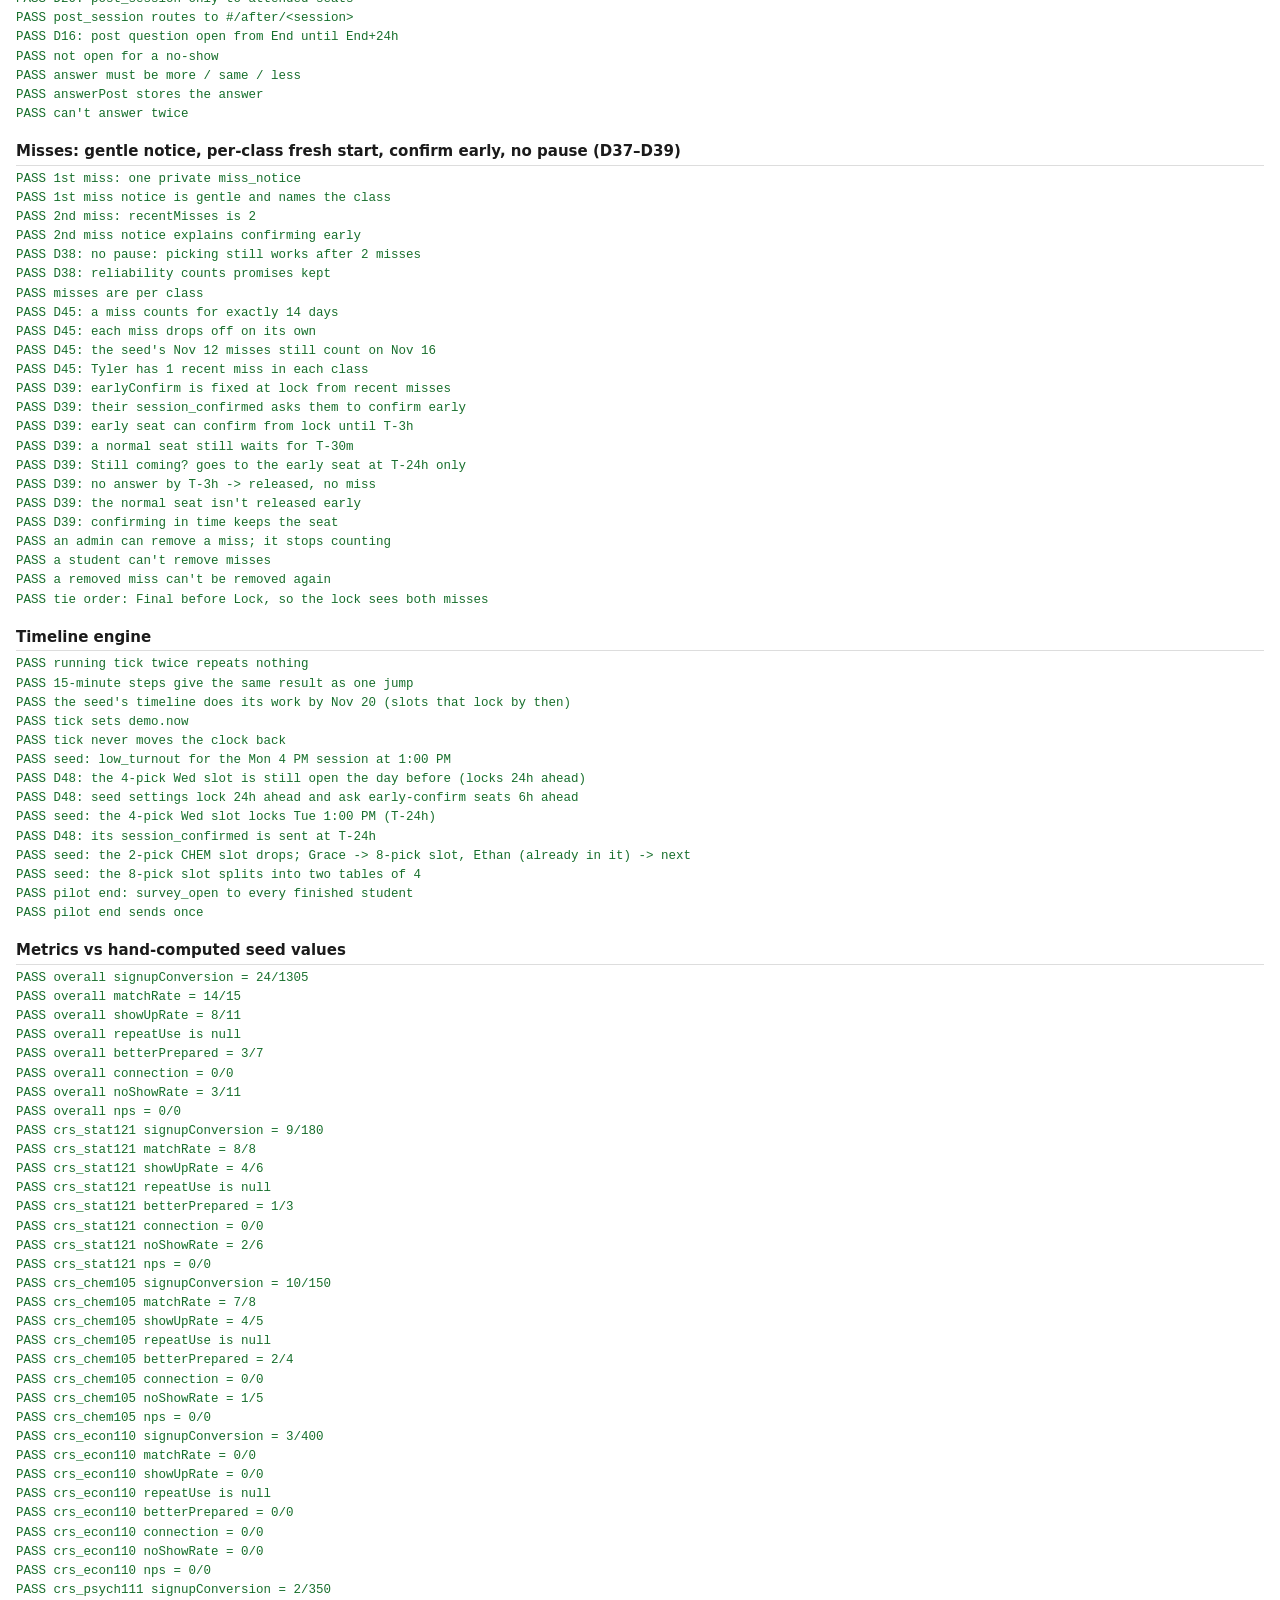
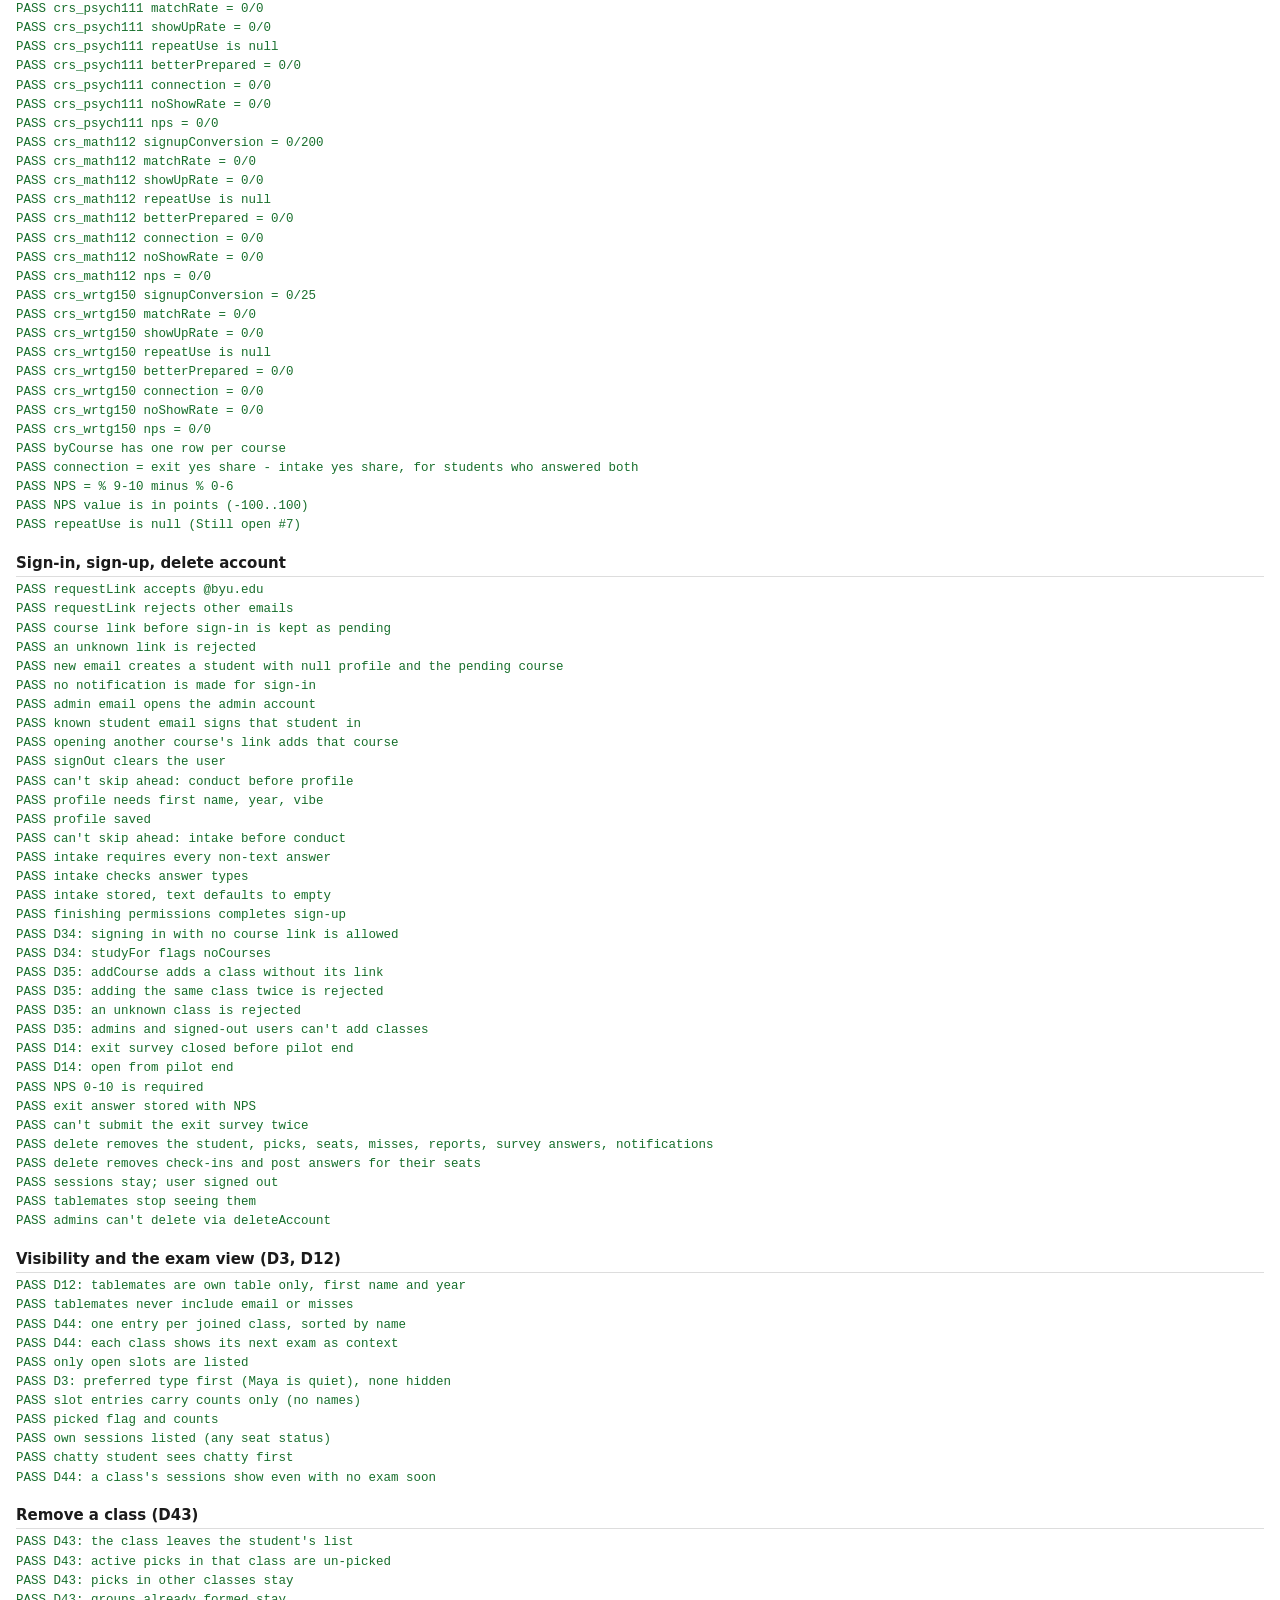
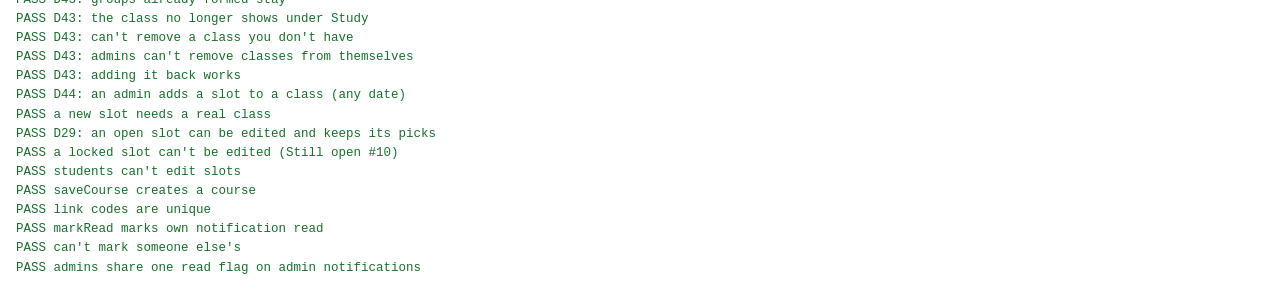
==== commit e978c5df: "Presentation demo built around Emma (D49) - Seed opens signed in as Emma (Sophomore, STAT 121, quiet" ====
--- a/tests.html
+++ b/tests.html
@@ -105,15 +105,15 @@
   section("Seed shape and consistency");
   safe("seed", function () {
     var s = SB.seed;
-    check("seed has version 4 and every top-level field", s.version === 4 && ["seq", "jobs", "demo", "settings", "admins",
+    check("seed has version 5 and every top-level field", s.version === 5 && ["seq", "jobs", "demo", "settings", "admins",
       "courses", "exams", "slots", "conductText", "ads", "surveys", "students", "picks", "sessions", "seats", "checkins", "misses",
       "reports", "postAnswers", "surveyAnswers", "notifications"].every(function (k) { return k in s; }));
-    eq("demo.currentUserId and pendingLinkCode are null", [s.demo.currentUserId, s.demo.pendingLinkCode], [null, null]);
+    eq("D49: the demo opens as Emma (signed up, STAT 121, no picks); no pending link", [s.demo.currentUserId, s.demo.pendingLinkCode, byId(s.students, "stu_emma").courseIds, s.picks.filter(function (p) { return p.studentId === "stu_emma"; }).length], ["stu_emma", null, ["crs_stat121"], 0]);
     check("at least 2 classes with 2 exams each, plus a class with none (D44)", s.courses.filter(function (c) {
       return s.exams.filter(function (e) { return e.courseId === c.id; }).length === 2; }).length >= 2 &&
       s.courses.some(function (c) { return !s.exams.some(function (e) { return e.courseId === c.id; }); }));
     check("every slot belongs to a class", s.slots.every(function (sl) { return !!byId(s.courses, sl.courseId) && !("examId" in sl); }));
-    check("about 15 students (14-16)", s.students.length >= 14 && s.students.length <= 16, s.students.length);
+    check("about 15 students (14-17)", s.students.length >= 14 && s.students.length <= 17, s.students.length);
     eq("both admins, @byu.edu", s.admins.map(function (a) { return /@byu\.edu$/.test(a.email); }), [true, true]);
 
     // every time is November 2026 with -07:00
